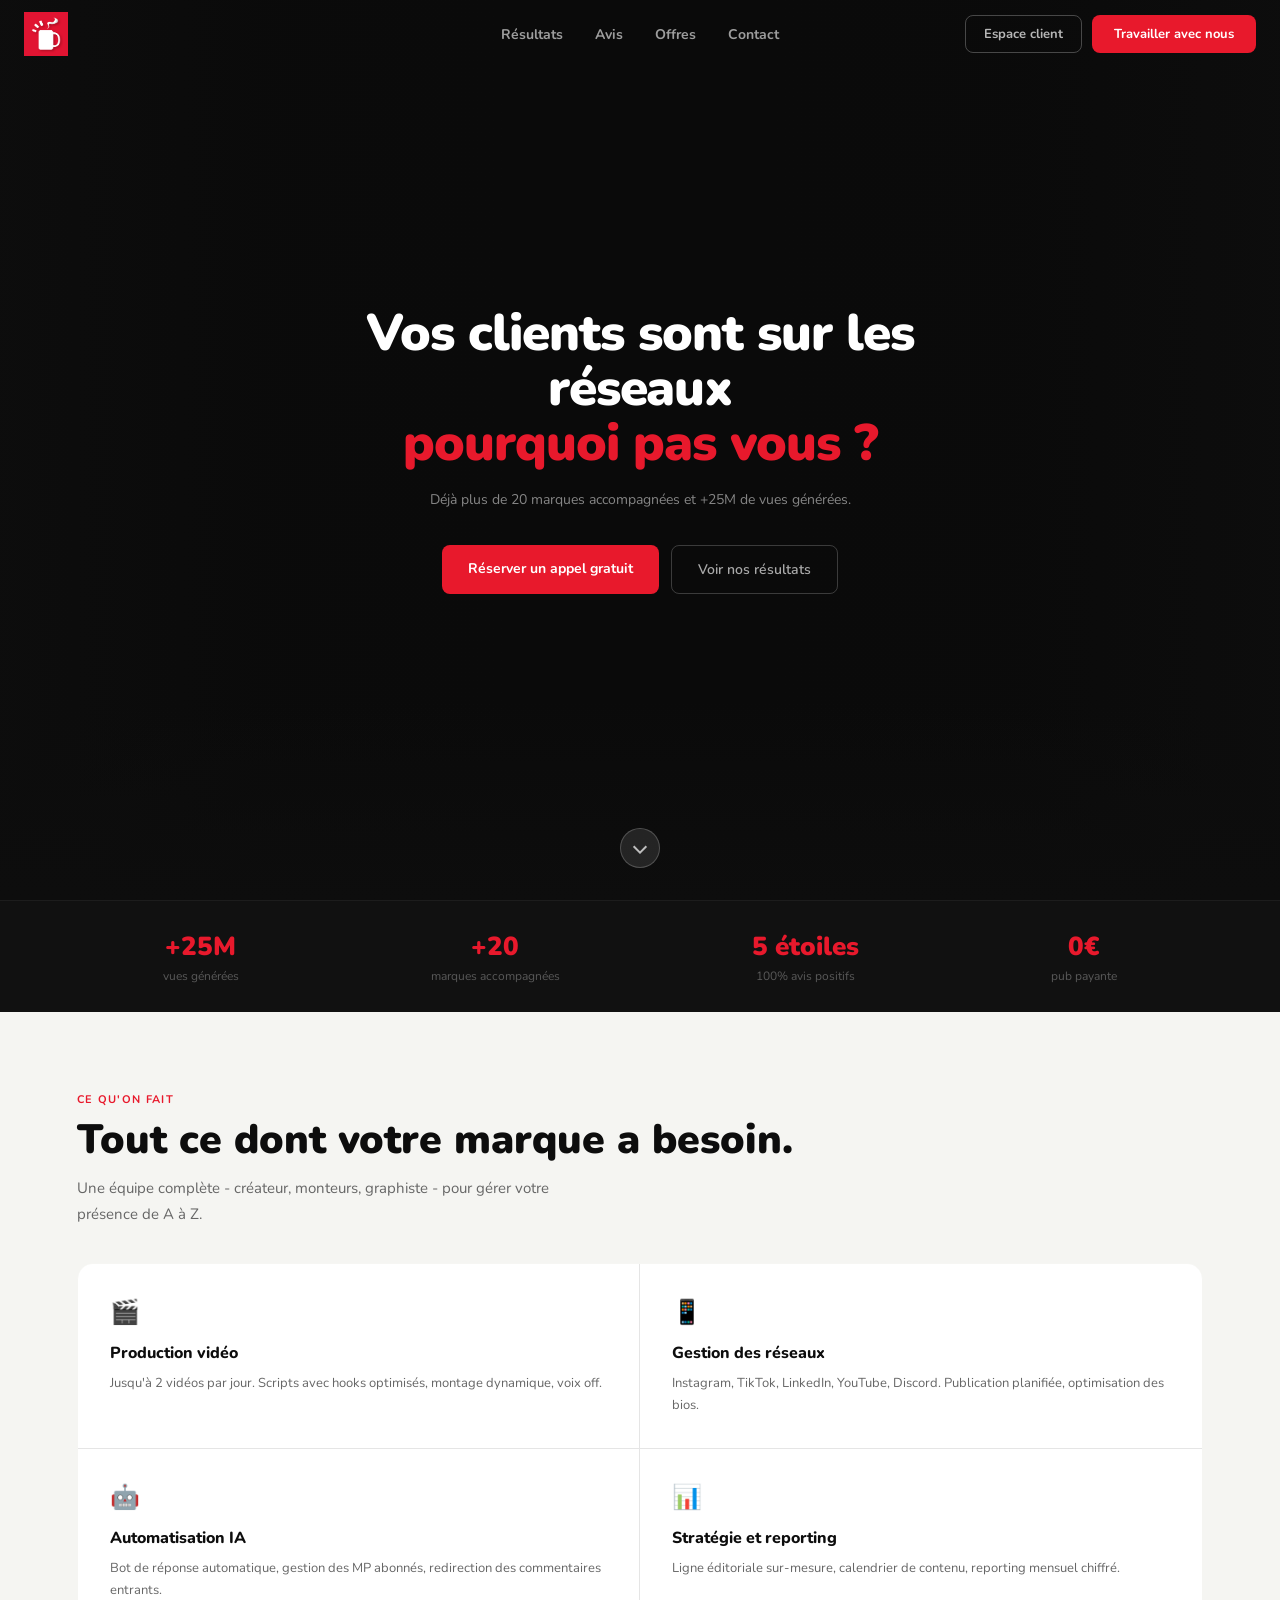
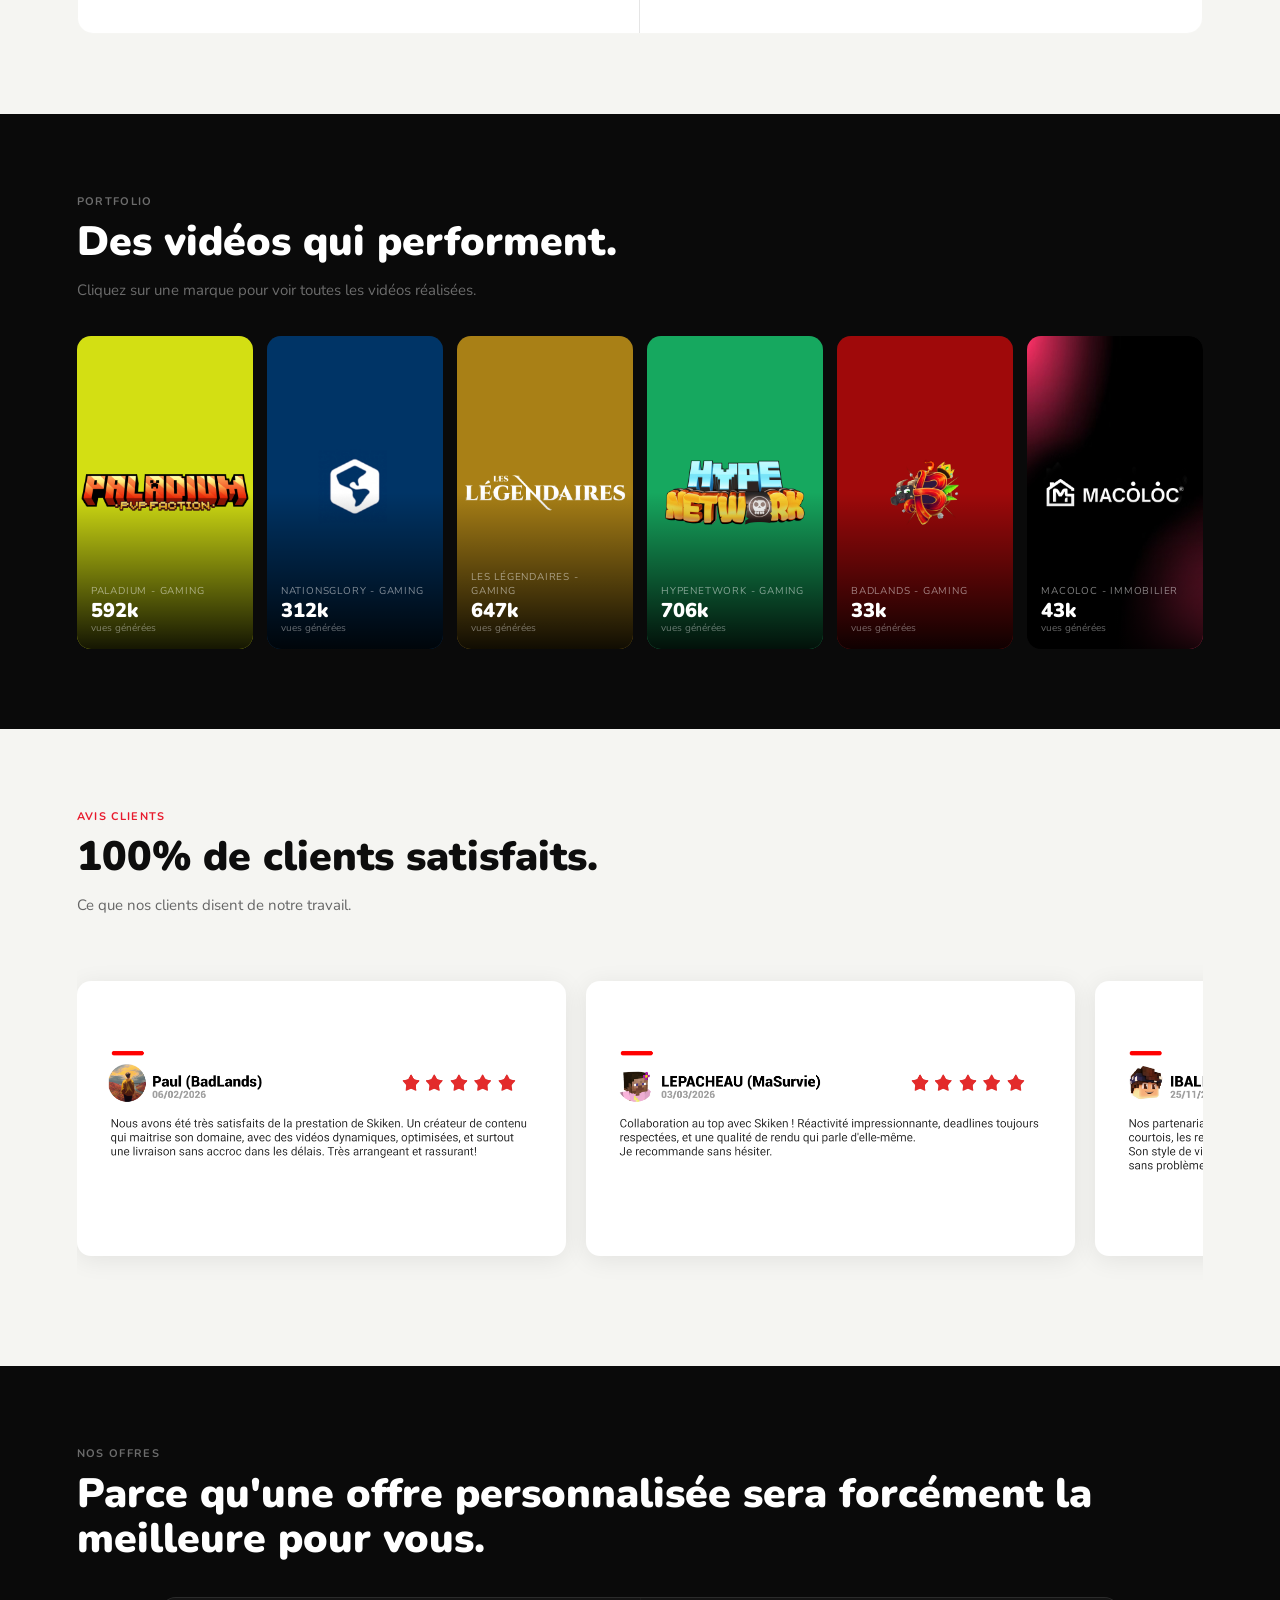
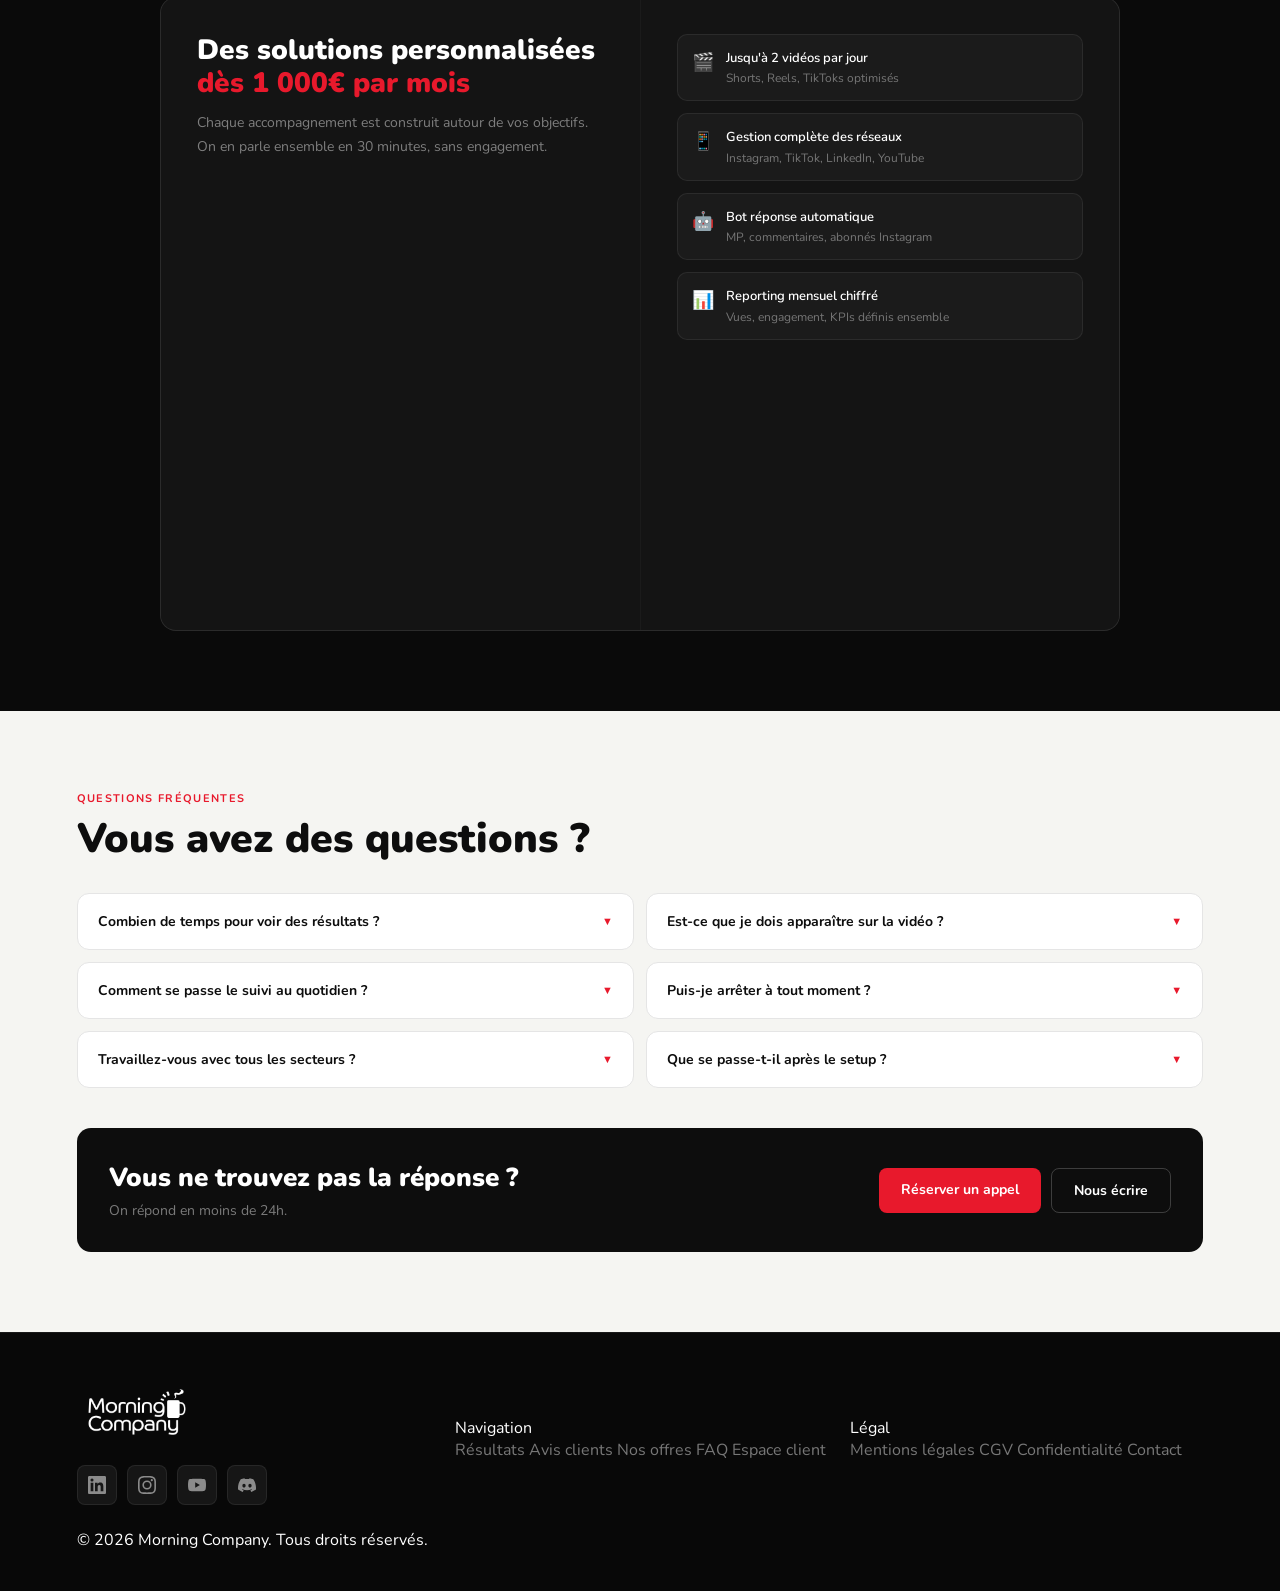
==== index.html @ da299df4 "feat: calendly embeded + navigation + legal terms" ====
<!DOCTYPE html>
<html lang="fr">
<head>
<meta charset="UTF-8">
<meta name="viewport" content="width=device-width, initial-scale=1.0">
<title>Morning Company : Agence UGC</title>
<meta name="description" content="Morning Company : Agence UGC">
<link rel="icon" type="image/png" href="images/morning/logo-tasse.png">
<link rel="preconnect" href="https://fonts.googleapis.com">
<link href="https://fonts.googleapis.com/css2?family=Nunito:wght@400;500;600;700;800;900&display=swap" rel="stylesheet">
<link rel="stylesheet" href="style.css">
</head>
<body>

<!-- NAV -->
<nav id="navbar">
  <a href="#" class="nav-logo">
    <img class="logo-desktop" src="images/morning/logo-tasse.png" alt="Morning Company">
    <img class="logo-mobile"  src="images/morning/logo-tasse.png" alt="Morning Company">
  </a>
  <div class="nav-links" id="navLinks">
    <a href="#resultats">Résultats</a>
    <a href="#avis-section">Avis</a>
    <a href="#offres">Offres</a>
    <a href="#contact">Contact</a>
  </div>
  <div class="nav-right">
    <a href="login.html" class="nav-btn-client">Espace client</a>
    <a href="https://calendly.com/contact-morningcompany/30min" target="_blank" class="nav-cta">Travailler avec nous</a>
    <button class="nav-burger" onclick="toggleNav()"><span></span><span></span><span></span></button>
  </div>
</nav>

<!-- HERO -->
<div class="hero">
  <div class="bg-carousel">
    <div class="bg-track" id="bgTrack1"></div>
    <div class="bg-track" id="bgTrack2"></div>
    <div class="bg-track" id="bgTrack3"></div>
  </div>
  <div class="hero-ov-dark"></div>
  <div class="hero-ov-sides"></div>
  <div class="hero-ov-bottom"></div>
  <div class="hero-content">
    <h1>Vos clients sont sur les réseaux<br><em>pourquoi pas vous ?</em></h1>
    <p class="hero-sub">Déjà plus de 20 marques accompagnées et +25M de vues générées.</p>
    <div class="hero-btns">
      <a href="https://calendly.com/contact-morningcompany/30min" target="_blank" class="btn-red">Réserver un appel gratuit</a>
      <a href="#resultats" class="btn-ghost">Voir nos résultats</a>
    </div>
  </div>
  <div class="scroll-hint" id="scrollHint">
    <div class="scroll-arrow-wrap"><div class="scroll-arrow"></div></div>
  </div>
</div>

<!-- STATS -->
<div class="stats-bar">
  <div class="stat"><div class="stat-n">+25M</div><div class="stat-l">vues générées</div></div>
  <div class="stat"><div class="stat-n">+20</div><div class="stat-l">marques accompagnées</div></div>
  <div class="stat"><div class="stat-n">5 étoiles</div><div class="stat-l">100% avis positifs</div></div>
  <div class="stat"><div class="stat-n">0€</div><div class="stat-l">pub payante</div></div>
</div>

<!-- SERVICES -->
<section class="section-gray" id="services">
  <div class="s-label s-label-dk">Ce qu'on fait</div>
  <h2 class="s-title s-title-dk">Tout ce dont votre marque a besoin.</h2>
  <p class="s-sub s-sub-dk" style="margin-bottom:36px">Une équipe complète - créateur, monteurs, graphiste - pour gérer votre présence de A à Z.</p>
  <div class="svc-grid">
    <div class="svc svc-light"><div class="svc-icon">🎬</div><div class="svc-name svc-name-dk">Production vidéo</div><div class="svc-desc svc-desc-dk">Jusqu'à 2 vidéos par jour. Scripts avec hooks optimisés, montage dynamique, voix off.</div></div>
    <div class="svc svc-light"><div class="svc-icon">📱</div><div class="svc-name svc-name-dk">Gestion des réseaux</div><div class="svc-desc svc-desc-dk">Instagram, TikTok, LinkedIn, YouTube, Discord. Publication planifiée, optimisation des bios.</div></div>
    <div class="svc svc-light"><div class="svc-icon">🤖</div><div class="svc-name svc-name-dk">Automatisation IA</div><div class="svc-desc svc-desc-dk">Bot de réponse automatique, gestion des MP abonnés, redirection des commentaires entrants.</div></div>
    <div class="svc svc-light"><div class="svc-icon">📊</div><div class="svc-name svc-name-dk">Stratégie et reporting</div><div class="svc-desc svc-desc-dk">Ligne éditoriale sur-mesure, calendrier de contenu, reporting mensuel chiffré.</div></div>
  </div>
</section>

<!-- PORTFOLIO -->
<section class="section-dark" id="resultats">
  <div class="s-label s-label-w">Portfolio</div>
  <h2 class="s-title s-title-w">Des vidéos qui performent.</h2>
  <p class="s-sub" style="margin-bottom:32px">Cliquez sur une marque pour voir toutes les vidéos réalisées.</p>
  <div class="port-grid">
    <div class="port-card" onclick="window.open('https://www.youtube.com/watch?v=IuIV3Cb0Mqs&list=PL3CdIvZmviUSHH9ybdQ5RD9KAFREJdEhq','_blank')">
      <img class="port-thumb" src="images/presse/cover_paladium.jpg" alt="Paladium" loading="eager" onerror="if(this.src.includes('.jpg')){this.src=this.src.replace('.jpg','.png')}else{this.style.display='none'}">
      <div class="port-card-cursor"><div class="port-card-cursor-circle">▶</div></div>
      <div class="port-overlay"><div class="port-client-name">Paladium - Gaming</div><div class="port-stat">592k</div><div class="port-label">vues générées</div></div>
    </div>
    <div class="port-card" onclick="window.open('https://www.youtube.com/watch?v=nqMRZmwl0QE&list=PL3CdIvZmviURuCTDnUMGKYgmgR4g9nV1Y','_blank')">
      <img class="port-thumb" src="images/presse/cover_nationsglory.jpg" alt="NationsGlory" loading="eager" onerror="if(this.src.includes('.jpg')){this.src=this.src.replace('.jpg','.png')}else{this.style.display='none'}">
      <div class="port-card-cursor"><div class="port-card-cursor-circle">▶</div></div>
      <div class="port-overlay"><div class="port-client-name">NationsGlory - Gaming</div><div class="port-stat">312k</div><div class="port-label">vues générées</div></div>
    </div>
    <div class="port-card" onclick="window.open('https://www.youtube.com/@tsumablox','_blank')">
      <img class="port-thumb" src="images/presse/cover_legendaires.jpg" alt="Les Légendaires" loading="eager" onerror="if(this.src.includes('.jpg')){this.src=this.src.replace('.jpg','.png')}else{this.style.display='none'}">
      <div class="port-card-cursor"><div class="port-card-cursor-circle">▶</div></div>
      <div class="port-overlay"><div class="port-client-name">Les Légendaires - Gaming</div><div class="port-stat">647k</div><div class="port-label">vues générées</div></div>
    </div>
    <div class="port-card" onclick="window.open('https://www.youtube.com/watch?v=eFtxpiRCwdw&list=PL3CdIvZmviUTRMnwNWKeMuS2lHwNVv850','_blank')">
      <img class="port-thumb" src="images/presse/cover_hypenetwork.jpg" alt="HypeNetwork" loading="eager" onerror="if(this.src.includes('.jpg')){this.src=this.src.replace('.jpg','.png')}else{this.style.display='none'}">
      <div class="port-card-cursor"><div class="port-card-cursor-circle">▶</div></div>
      <div class="port-overlay"><div class="port-client-name">HypeNetwork - Gaming</div><div class="port-stat">706k</div><div class="port-label">vues générées</div></div>
    </div>
    <div class="port-card" onclick="window.open('https://www.youtube.com/watch?v=eNBKplVTTgE&list=PL3CdIvZmviUQr-JhVwPgVXypGFdB-CYja','_blank')">
      <img class="port-thumb" src="images/presse/cover_badlands.jpg" alt="BadLands" loading="eager" onerror="if(this.src.includes('.jpg')){this.src=this.src.replace('.jpg','.png')}else{this.style.display='none'}">
      <div class="port-card-cursor"><div class="port-card-cursor-circle">▶</div></div>
      <div class="port-overlay"><div class="port-client-name">BadLands - Gaming</div><div class="port-stat">33k</div><div class="port-label">vues générées</div></div>
    </div>
    <div class="port-card" onclick="window.open('https://www.youtube.com/watch?v=rICJ7c6M8hc&list=PL3CdIvZmviUR1zTOG0r3VnYJJTfpMh7jV','_blank')">
      <img class="port-thumb" src="images/presse/cover_macoloc.jpg" alt="Macoloc" loading="eager" onerror="if(this.src.includes('.jpg')){this.src=this.src.replace('.jpg','.png')}else{this.style.display='none'}">
      <div class="port-card-cursor"><div class="port-card-cursor-circle">▶</div></div>
      <div class="port-overlay"><div class="port-client-name">Macoloc - Immobilier</div><div class="port-stat">43k</div><div class="port-label">vues générées</div></div>
    </div>
  </div>
</section>

<!-- AVIS -->
<section class="section-gray" id="avis-section">
  <div class="s-label s-label-dk">Avis clients</div>
  <h2 class="s-title s-title-dk">100% de clients satisfaits.</h2>
  <p class="s-sub s-sub-dk" style="margin-bottom:32px">Ce que nos clients disent de notre travail.</p>
  <div class="avis-wrap">
    <div class="avis-track">
      <img class="avis-img" src="images/avis/avis1.png" alt="Avis client" loading="lazy">
      <img class="avis-img" src="images/avis/avis2.png" alt="Avis client" loading="lazy">
      <img class="avis-img" src="images/avis/avis3.png" alt="Avis client" loading="lazy">
      <img class="avis-img" src="images/avis/avis4.png" alt="Avis client" loading="lazy">
      <img class="avis-img" src="images/avis/avis1.png" alt="Avis client" loading="lazy">
      <img class="avis-img" src="images/avis/avis2.png" alt="Avis client" loading="lazy">
      <img class="avis-img" src="images/avis/avis3.png" alt="Avis client" loading="lazy">
      <img class="avis-img" src="images/avis/avis4.png" alt="Avis client" loading="lazy">
    </div>
  </div>
</section>

<!-- OFFRES -->
<section class="section-dark" id="offres">
  <div class="s-label s-label-w">Nos offres</div>
  <h2 class="s-title s-title-w" style="max-width:1040px;margin-bottom:36px">Parce qu'une offre personnalisée sera forcément la meilleure pour vous.</h2>
  <div class="pricing-wrap">
    <div class="pricing-col pricing-col-left">
      <div class="pricing-headline">Des solutions personnalisées<br><em>dès 1 000€ par mois</em></div>
      <p class="pricing-tagline">Chaque accompagnement est construit autour de vos objectifs. On en parle ensemble en 30 minutes, sans engagement.</p>
      <!-- Calendly inline widget -->
      <div id="calendly-embed" style="min-width:280px;height:400px;margin-top:8px;border-radius:12px;overflow:hidden;"></div>
      <link href="https://assets.calendly.com/assets/external/widget.css" rel="stylesheet">
      <script src="https://assets.calendly.com/assets/external/widget.js" type="text/javascript"></script>
      <script>
        Calendly.initInlineWidget({
          url: 'https://calendly.com/contact-morningcompany/30min',
          parentElement: document.getElementById('calendly-embed'),
          prefill: {},
          utm: {}
        });
      </script>
    </div>
    <div class="pricing-col pricing-col-right">
      <div class="pricing-feat"><div class="pricing-feat-icon">🎬</div><div><div class="pricing-feat-text">Jusqu'à 2 vidéos par jour</div><div class="pricing-feat-sub">Shorts, Reels, TikToks optimisés</div></div></div>
      <div class="pricing-feat"><div class="pricing-feat-icon">📱</div><div><div class="pricing-feat-text">Gestion complète des réseaux</div><div class="pricing-feat-sub">Instagram, TikTok, LinkedIn, YouTube</div></div></div>
      <div class="pricing-feat"><div class="pricing-feat-icon">🤖</div><div><div class="pricing-feat-text">Bot réponse automatique</div><div class="pricing-feat-sub">MP, commentaires, abonnés Instagram</div></div></div>
      <div class="pricing-feat"><div class="pricing-feat-icon">📊</div><div><div class="pricing-feat-text">Reporting mensuel chiffré</div><div class="pricing-feat-sub">Vues, engagement, KPIs définis ensemble</div></div></div>
    </div>
  </div>
</section>

<!-- FAQ -->
<section class="section-gray faq-section" id="contact">
  <div class="s-label s-label-dk">Questions fréquentes</div>
  <h2 class="s-title s-title-dk" style="margin-bottom:32px">Vous avez des questions ?</h2>
  <div class="faq-grid">
    <div class="faq-col">
      <div class="faq-item" onclick="this.classList.toggle('open')">
        <div class="faq-q">Combien de temps pour voir des résultats ? <span class="faq-q-chevron">▼</span></div>
        <div class="faq-a">En général, les premiers résultats significatifs apparaissent en moins de 4 semaines. C'est pourquoi nous recommandons de démarrer sur au moins 3 mois pour profiter pleinement de l'effet composé que proposent les réseaux sociaux.</div>
      </div>
      <div class="faq-item" onclick="this.classList.toggle('open')">
        <div class="faq-q">Comment se passe le suivi au quotidien ? <span class="faq-q-chevron">▼</span></div>
        <div class="faq-a">Vous avez un espace Discord dédié et un espace client en ligne. On livre, vous validez, on publie.</div>
      </div>
      <div class="faq-item" onclick="this.classList.toggle('open')">
        <div class="faq-q">Travaillez-vous avec tous les secteurs ? <span class="faq-q-chevron">▼</span></div>
        <div class="faq-a">On travaille principalement avec le gaming, l'immobilier, la formation et la tech. Mais on s'adapte selon les projets.</div>
      </div>
    </div>
    <div class="faq-col">
      <div class="faq-item" onclick="this.classList.toggle('open')">
        <div class="faq-q">Est-ce que je dois apparaître sur la vidéo ? <span class="faq-q-chevron">▼</span></div>
        <div class="faq-a">Non ! Enfin, comme vous le souhaitez. Si vous voulez créer un lien fort avec votre audience, on peut le faire. Dans tous les cas, on se charge de tout : script, production, montage et publication.</div>
      </div>
      <div class="faq-item" onclick="this.classList.toggle('open')">
        <div class="faq-q">Puis-je arrêter à tout moment ? <span class="faq-q-chevron">▼</span></div>
        <div class="faq-a">Nos contrats sont mensuels sans engagement. Vous pouvez arrêter avec un préavis de 30 jours, sans frais.</div>
      </div>
      <div class="faq-item" onclick="this.classList.toggle('open')">
        <div class="faq-q">Que se passe-t-il après le setup ? <span class="faq-q-chevron">▼</span></div>
        <div class="faq-a">Après la mise en place (1 à 2 semaines), la production démarre immédiatement. Un reporting mensuel est envoyé en fin de mois.</div>
      </div>
    </div>
  </div>
  <div class="faq-contact">
    <div>
      <div class="faq-contact-text">Vous ne trouvez pas la réponse ?</div>
      <div class="faq-contact-sub">On répond en moins de 24h.</div>
    </div>
    <div class="faq-contact-actions">
      <a href="https://calendly.com/contact-morningcompany/30min" target="_blank" class="faq-btn-cal">Réserver un appel</a>
      <a href="mailto:contact@morningcompany.fr" class="faq-btn-mail">Nous écrire</a>
    </div>
  </div>
</section>

<!-- FOOTER -->
<footer>
  <div class="footer-col">
    <div class="footer-logo"><img src="images/morning/logo-complet.png" alt="Morning Company"></div>
    <div class="footer-socials" style="margin-top:12px">
      <a href="https://www.linkedin.com/company/morning-company" target="_blank" class="footer-social" title="LinkedIn">
        <svg width="18" height="18" viewBox="0 0 24 24" fill="currentColor"><path d="M20.447 20.452h-3.554v-5.569c0-1.328-.027-3.037-1.852-3.037-1.853 0-2.136 1.445-2.136 2.939v5.667H9.351V9h3.414v1.561h.046c.477-.9 1.637-1.85 3.37-1.85 3.601 0 4.267 2.37 4.267 5.455v6.286zM5.337 7.433a2.062 2.062 0 0 1-2.063-2.065 2.064 2.064 0 1 1 2.063 2.065zm1.782 13.019H3.555V9h3.564v11.452zM22.225 0H1.771C.792 0 0 .774 0 1.729v20.542C0 23.227.792 24 1.771 24h20.451C23.2 24 24 23.227 24 22.271V1.729C24 .774 23.2 0 22.222 0h.003z"/></svg>
      </a>
      <a href="https://www.instagram.com/morningcom_fr/" target="_blank" class="footer-social" title="Instagram">
        <svg width="18" height="18" viewBox="0 0 24 24" fill="currentColor"><path d="M12 2.163c3.204 0 3.584.012 4.85.07 3.252.148 4.771 1.691 4.919 4.919.058 1.265.069 1.645.069 4.849 0 3.205-.012 3.584-.069 4.849-.149 3.225-1.664 4.771-4.919 4.919-1.266.058-1.644.07-4.85.07-3.204 0-3.584-.012-4.849-.07-3.26-.149-4.771-1.699-4.919-4.92-.058-1.265-.07-1.644-.07-4.849 0-3.204.013-3.583.07-4.849.149-3.227 1.664-4.771 4.919-4.919 1.266-.057 1.645-.069 4.849-.069zM12 0C8.741 0 8.333.014 7.053.072 2.695.272.273 2.69.073 7.052.014 8.333 0 8.741 0 12c0 3.259.014 3.668.072 4.948.2 4.358 2.618 6.78 6.98 6.98C8.333 23.986 8.741 24 12 24c3.259 0 3.668-.014 4.948-.072 4.354-.2 6.782-2.618 6.979-6.98.059-1.28.073-1.689.073-4.948 0-3.259-.014-3.667-.072-4.947-.196-4.354-2.617-6.78-6.979-6.98C15.668.014 15.259 0 12 0zm0 5.838a6.162 6.162 0 1 0 0 12.324 6.162 6.162 0 0 0 0-12.324zM12 16a4 4 0 1 1 0-8 4 4 0 0 1 0 8zm6.406-11.845a1.44 1.44 0 1 0 0 2.881 1.44 1.44 0 0 0 0-2.881z"/></svg>
      </a>
      <a href="https://www.youtube.com/@morningcom_fr" target="_blank" class="footer-social" title="YouTube">
        <svg width="18" height="18" viewBox="0 0 24 24" fill="currentColor"><path d="M23.495 6.205a3.007 3.007 0 0 0-2.088-2.088c-1.87-.501-9.396-.501-9.396-.501s-7.507-.01-9.396.501A3.007 3.007 0 0 0 .527 6.205a31.247 31.247 0 0 0-.522 5.805 31.247 31.247 0 0 0 .522 5.783 3.007 3.007 0 0 0 2.088 2.088c1.868.502 9.396.502 9.396.502s7.506 0 9.396-.502a3.007 3.007 0 0 0 2.088-2.088 31.247 31.247 0 0 0 .5-5.783 31.247 31.247 0 0 0-.5-5.805zM9.609 15.601V8.408l6.264 3.602z"/></svg>
      </a>
      <a href="https://morningcompany.fr/discord" target="_blank" class="footer-social" title="Discord">
        <svg width="18" height="18" viewBox="0 0 24 24" fill="currentColor"><path d="M20.317 4.37a19.791 19.791 0 0 0-4.885-1.515.074.074 0 0 0-.079.037c-.21.375-.444.864-.608 1.25a18.27 18.27 0 0 0-5.487 0 12.64 12.64 0 0 0-.617-1.25.077.077 0 0 0-.079-.037A19.736 19.736 0 0 0 3.677 4.37a.07.07 0 0 0-.032.027C.533 9.046-.32 13.58.099 18.057.099 18.1.12 18.14.143 18.166a19.9 19.9 0 0 0 5.993 3.03.078.078 0 0 0 .084-.028 14.09 14.09 0 0 0 1.226-1.994.076.076 0 0 0-.041-.106 13.107 13.107 0 0 1-1.872-.892.077.077 0 0 1-.008-.128 10.2 10.2 0 0 0 .372-.292.074.074 0 0 1 .077-.01c3.928 1.793 8.18 1.793 12.062 0a.074.074 0 0 1 .078.01c.12.098.246.198.373.292a.077.077 0 0 1-.006.127 12.299 12.299 0 0 1-1.873.892.077.077 0 0 0-.041.107c.36.698.772 1.362 1.225 1.993a.076.076 0 0 0 .084.028 19.839 19.839 0 0 0 6.002-3.03.077.077 0 0 0 .032-.054c.5-5.177-.838-9.674-3.549-13.66a.061.061 0 0 0-.031-.03zM8.02 15.33c-1.183 0-2.157-1.085-2.157-2.419 0-1.333.956-2.419 2.157-2.419 1.21 0 2.176 1.096 2.157 2.42 0 1.333-.956 2.418-2.157 2.418zm7.975 0c-1.183 0-2.157-1.085-2.157-2.419 0-1.333.955-2.419 2.157-2.419 1.21 0 2.176 1.096 2.157 2.42 0 1.333-.946 2.418-2.157 2.418z"/></svg>
      </a>
    </div>
  </div>
  <div class="footer-col">
    <div class="footer-col-title">Navigation</div>
    <a href="#resultats">Résultats</a>
    <a href="#avis-section">Avis clients</a>
    <a href="#offres">Nos offres</a>
    <a href="#contact">FAQ</a>
    <a href="login.html">Espace client</a>
  </div>
  <div class="footer-col">
    <div class="footer-col-title">Légal</div>
    <a href="mentions-legales.html">Mentions légales</a>
    <a href="cgv.html">CGV</a>
    <a href="confidentialite.html">Confidentialité</a>
    <a href="mailto:contact@morningcompany.fr">Contact</a>
  </div>
  <div class="footer-bottom">
    <span>© 2026 Morning Company. Tous droits réservés.</span>
  </div>
</footer>

<script src="functions.js"></script>
</body>
</html>
---- style.css ----
@import url('https://fonts.googleapis.com/css2?family=Nunito:wght@400;500;600;700;800;900&display=swap');

:root {
  --red: #E8192C;
  --dark: #0D0D0D;
  --panel: #141414;
  --white: #fff;
  --gray: #F5F5F2;
  --border: rgba(255,255,255,0.07);
  --font: 'Nunito', sans-serif;
}
* { box-sizing: border-box; margin: 0; padding: 0; }
html { scroll-behavior: smooth; }
body { font-family: var(--font); background: var(--dark); color: var(--white); overflow-x: hidden; }

/* ── NAV : grid 3 colonnes pour centrage parfait ── */
nav {
  position: fixed; top: 0; left: 0; right: 0; z-index: 200;
  height: 68px; padding: 0 24px;
  display: flex;
  align-items: center;
  justify-content: space-between;
  transition: background .3s;
}
nav.scrolled { background: rgba(13,13,13,0.97); backdrop-filter: blur(14px); border-bottom: 1px solid var(--border); }
.nav-logo { text-decoration: none; display: flex; align-items: center; }
.logo-desktop { height: 44px; width: auto; display: block; object-fit: contain; }
.logo-mobile  { height: 44px; width: auto; display: none;  object-fit: contain; }
.nav-links {
  display: flex; gap: 32px;
  position: absolute; left: 50%; transform: translateX(-50%);
}
.nav-links a { font-size: 14px; font-weight: 700; color: rgba(255,255,255,.6); text-decoration: none; transition: color .2s; white-space: nowrap; }
.nav-links a:hover { color: var(--white); }
.nav-right { display: flex; align-items: center; gap: 10px; }
.nav-btn-client { font-size: 13px; font-weight: 700; color: rgba(255,255,255,.7); border: 1px solid rgba(255,255,255,.25); padding: 9px 18px; border-radius: 8px; text-decoration: none; transition: all .2s; white-space: nowrap; }
.nav-btn-client:hover { border-color: rgba(255,255,255,.6); color: var(--white); }
.nav-cta { font-size: 13px; font-weight: 700; background: var(--red); color: var(--white); padding: 10px 22px; border-radius: 8px; text-decoration: none; transition: opacity .2s; white-space: nowrap; }
.nav-cta:hover { opacity: .85; }
.nav-burger { display: none; flex-direction: column; gap: 5px; cursor: pointer; background: none; border: none; padding: 4px; }
.nav-burger span { width: 24px; height: 2px; background: var(--white); border-radius: 2px; display: block; }

/* ── HERO ── */
.hero {
  position: relative;
  width: 100vw;
  height: 100vh;
  display: flex; align-items: center; justify-content: center;
  text-align: center; overflow: hidden;
  margin: 0;
  padding: 0;
}

/* BG CAROUSEL - 3 lignes de vidéos */
.bg-carousel {
  position: absolute; inset: 0;
  overflow: hidden; z-index: 0;
  display: flex;
  flex-direction: column;
  gap: 8px;
  padding: 8px 0;
}
.bg-track {
  display: flex;
  flex-shrink: 0;
  gap: 8px;
  width: max-content;
  height: calc((100% - 24px) / 3);
}
.bg-track:nth-child(1) { animation: scrollBg1 50s linear infinite; }
.bg-track:nth-child(2) { animation: scrollBg2 65s linear infinite; }
.bg-track:nth-child(3) { animation: scrollBg3 55s linear infinite; }
@keyframes scrollBg1 { 0%{transform:translateX(0)} 100%{transform:translateX(-50%)} }
@keyframes scrollBg2 { 0%{transform:translateX(-50%)} 100%{transform:translateX(0)} }
@keyframes scrollBg3 { 0%{transform:translateX(0)} 100%{transform:translateX(-50%)} }
.bg-track video {
  height: 100%;
  width: auto;
  aspect-ratio: 9 / 16;
  object-fit: cover;
  flex-shrink: 0;
  filter: brightness(0.55);
  border-radius: 10px;
}
.bg-carousel::after {
  content: "";
  position: absolute; inset: 0;
  background: radial-gradient(circle at center, rgba(13,13,13,0.2) 20%, rgba(13,13,13,0.88) 80%);
}

/* Overlays */
.hero-ov-dark   { position: absolute; inset: 0; background: rgba(0,0,0,.25); z-index: 2; }
.hero-ov-sides  { position: absolute; inset: 0; z-index: 2; background: linear-gradient(to right, rgba(13,13,13,.9) 0%, rgba(13,13,13,.1) 20%, transparent 40%, transparent 60%, rgba(13,13,13,.1) 80%, rgba(13,13,13,.9) 100%); }
.hero-ov-bottom { position: absolute; bottom: 0; left: 0; right: 0; height: 200px; z-index: 2; background: linear-gradient(to bottom, transparent, var(--dark)); }

/* Contenu hero */
.hero-content { position: relative; z-index: 10; padding: 0 5%; max-width: 860px; }
.hero h1 { font-weight: 900; font-size: clamp(32px, 4vw, 58px); line-height: 1.08; letter-spacing: -.02em; color: var(--white); margin-bottom: 18px; max-width: 560px; margin-left: auto; margin-right: auto; }
.hero h1 em { color: var(--red); font-style: normal; display: block; }
.hero-sub { font-size: clamp(12px, 1.1vw, 14px); color: rgba(255,255,255,.5); line-height: 1.4; max-width: 600px; margin: 0 auto 36px; white-space: nowrap; overflow: hidden; text-overflow: ellipsis; }
.hero-btns { display: flex; gap: 12px; justify-content: center; flex-wrap: wrap; }
.btn-red { font-size: 14px; font-weight: 700; background: var(--red); color: var(--white); padding: 14px 26px; border-radius: 8px; text-decoration: none; transition: opacity .2s; }
.btn-red:hover { opacity: .85; }
.btn-ghost { font-size: 14px; font-weight: 600; color: rgba(255,255,255,.65); border: 1px solid rgba(255,255,255,.2); padding: 14px 26px; border-radius: 8px; text-decoration: none; transition: all .2s; }
.btn-ghost:hover { border-color: rgba(255,255,255,.5); color: var(--white); }

/* Scroll hint */
.scroll-hint { position: absolute; bottom: 32px; left: 50%; transform: translateX(-50%); z-index: 10; transition: opacity .5s; }
.scroll-hint.hidden { opacity: 0; pointer-events: none; }
.scroll-arrow-wrap { width: 40px; height: 40px; border-radius: 50%; background: rgba(255,255,255,.1); border: 1px solid rgba(255,255,255,.2); display: flex; align-items: center; justify-content: center; animation: bounce 2s infinite; }
.scroll-arrow { width: 10px; height: 10px; border-right: 2px solid rgba(255,255,255,.7); border-bottom: 2px solid rgba(255,255,255,.7); transform: rotate(45deg); margin-top: -3px; }
@keyframes bounce { 0%,100%{transform:translateY(0)} 50%{transform:translateY(4px)} }
@keyframes fadeUp { from{opacity:0;transform:translateY(20px)} to{opacity:1;transform:translateY(0)} }

/* ── STATS ── */
.stats-bar { background: #111; border-top: 1px solid rgba(255,255,255,.05); padding: 28px 6%; display: flex; justify-content: space-around; flex-wrap: wrap; gap: 20px; }
.stat { text-align: center; }
.stat-n { font-weight: 900; font-size: 26px; color: var(--red); }
.stat-l { font-size: 12px; color: rgba(255,255,255,.3); margin-top: 4px; }

/* ── SECTIONS ── */
section { padding: 80px 6%; }
.section-dark { background: #0a0a0a; }
.section-gray { background: var(--gray); }
.s-label { font-size: 11px; font-weight: 700; text-transform: uppercase; letter-spacing: .12em; color: var(--red); margin-bottom: 10px; }
.s-label-w { color: rgba(255,255,255,.4); }
.s-label-dk { color: var(--red); }
.s-title { font-weight: 900; font-size: clamp(24px, 3.2vw, 46px); line-height: 1.1; margin-bottom: 14px; }
.s-title-w { color: var(--white); }
.s-title-dk { color: var(--dark); }
.s-sub { font-size: 15px; color: rgba(255,255,255,.4); line-height: 1.7; max-width: 520px; margin-bottom: 44px; }
.s-sub-dk { color: #666; }

/* ── SERVICES ── */
.svc-grid { display: grid; grid-template-columns: 1fr 1fr; gap: 0; border: 1px solid var(--border); border-radius: 16px; overflow: hidden; }
.svc { padding: 32px; border-right: 1px solid var(--border); border-bottom: 1px solid var(--border); transition: background .2s; }
.svc:hover { background: rgba(255,255,255,.03); }
.svc:nth-child(2n) { border-right: none; }
.svc:nth-child(3), .svc:nth-child(4) { border-bottom: none; }
.svc-icon { font-size: 24px; margin-bottom: 14px; }
.svc-name { font-size: 16px; font-weight: 800; color: var(--white); margin-bottom: 8px; }
.svc-desc { font-size: 13px; color: rgba(255,255,255,.4); line-height: 1.7; }

/* ── PORTFOLIO ── */
.port-grid { display: grid; grid-template-columns: repeat(auto-fill, minmax(170px, 1fr)); gap: 14px; }
.port-card { aspect-ratio: 9/16; border-radius: 14px; overflow: hidden; position: relative; cursor: pointer; background: #1a1a1a; transition: transform .25s, box-shadow .25s; }
.port-card:hover { transform: scale(1.03); box-shadow: 0 12px 40px rgba(0,0,0,.5); }
.port-thumb { position: absolute; inset: 0; width: 100%; height: 100%; object-fit: cover; object-position: center center; display: block; background: #1a1a1a; }
.port-bg-fallback { position: absolute; inset: 0; }
.port-overlay { position: absolute; inset: 0; z-index: 2; background: linear-gradient(to top, rgba(0,0,0,.9) 0%, transparent 50%); display: flex; flex-direction: column; justify-content: flex-end; padding: 14px; pointer-events: none; }
.port-client-name { font-size: 10px; color: rgba(255,255,255,.5); text-transform: uppercase; letter-spacing: .08em; margin-bottom: 3px; }
.port-stat { font-weight: 900; font-size: 20px; color: var(--white); line-height: 1; }
.port-label { font-size: 10px; color: rgba(255,255,255,.4); }
.port-card-cursor { position: absolute; inset: 0; z-index: 3; display: flex; align-items: center; justify-content: center; opacity: 0; transition: opacity .2s; pointer-events: none; }
.port-card-cursor-circle { width: 64px; height: 64px; border-radius: 50%; background: rgba(232,25,44,.9); display: flex; align-items: center; justify-content: center; font-size: 11px; font-weight: 800; color: var(--white); text-transform: uppercase; }
.port-card:hover .port-card-cursor { opacity: 1; }

/* ── POPUP ── */
.popup { position: fixed; inset: 0; z-index: 500; background: rgba(0,0,0,.93); backdrop-filter: blur(10px); display: none; flex-direction: column; }
.popup.open { display: flex; animation: fadeIn .2s ease; }
@keyframes fadeIn { from{opacity:0} to{opacity:1} }
.popup-hd { display: flex; align-items: center; justify-content: space-between; padding: 20px 5%; border-bottom: 1px solid var(--border); flex-shrink: 0; }
.popup-name { font-weight: 900; font-size: 22px; color: var(--white); }
.popup-meta { font-size: 13px; color: rgba(255,255,255,.4); margin-top: 3px; }
.popup-close { width: 40px; height: 40px; border-radius: 50%; background: rgba(255,255,255,.08); border: none; cursor: pointer; color: var(--white); font-size: 18px; display: flex; align-items: center; justify-content: center; transition: background .2s; }
.popup-close:hover { background: rgba(232,25,44,.6); }
.popup-body { flex: 1; overflow-y: auto; padding: 28px 5%; }
.popup-stats { display: flex; gap: 14px; flex-wrap: wrap; margin-bottom: 28px; }
.popup-stat { background: rgba(255,255,255,.05); border: 1px solid var(--border); border-radius: 10px; padding: 14px 20px; }
.popup-stat-n { font-weight: 900; font-size: 22px; color: var(--red); }
.popup-stat-l { font-size: 11px; color: rgba(255,255,255,.4); margin-top: 3px; }
.popup-vids-title { font-size: 12px; font-weight: 700; color: rgba(255,255,255,.4); text-transform: uppercase; letter-spacing: .1em; margin-bottom: 16px; }
.popup-vids-grid { display: grid; grid-template-columns: repeat(auto-fill, minmax(160px, 1fr)); gap: 12px; }
.popup-vid-card { aspect-ratio: 9/16; border-radius: 12px; overflow: hidden; position: relative; background: #1a1a1a; cursor: pointer; transition: transform .2s; }
.popup-vid-card:hover { transform: scale(1.03); }
.popup-vid-thumb { position: absolute; inset: 0; width: 100%; height: 100%; object-fit: cover; display: block; }
.popup-vid-card-ov { position: absolute; inset: 0; background: linear-gradient(to top, rgba(0,0,0,.7) 0%, transparent 50%); pointer-events: none; }
.popup-vid-play { position: absolute; top: 50%; left: 50%; transform: translate(-50%,-50%); width: 48px; height: 48px; border-radius: 50%; background: rgba(232,25,44,.9); display: flex; align-items: center; justify-content: center; opacity: 0; transition: opacity .2s; pointer-events: none; }
.popup-vid-play::after { content: ''; border-left: 16px solid #fff; border-top: 10px solid transparent; border-bottom: 10px solid transparent; margin-left: 3px; }
.popup-vid-card:hover .popup-vid-play { opacity: 1; }
.popup-vid-iframe { position: absolute; inset: 0; width: 100%; height: 100%; border: none; display: none; }
.popup-vid-card.playing .popup-vid-iframe { display: block; }
.popup-vid-card.playing .popup-vid-thumb, .popup-vid-card.playing .popup-vid-card-ov, .popup-vid-card.playing .popup-vid-play { display: none; }
.popup-loading { grid-column: 1/-1; text-align: center; padding: 40px; color: rgba(255,255,255,.4); font-size: 14px; }
.popup-no-vids { grid-column: 1/-1; border-radius: 12px; padding: 48px; text-align: center; background: rgba(255,255,255,.04); border: 1px dashed rgba(255,255,255,.1); }
.popup-no-vids p { font-size: 14px; color: rgba(255,255,255,.4); }

/* ── AVIS ── */
.avis-wrap { overflow: hidden; padding: 20px 0; }
.avis-track { display: flex; gap: 20px; width: max-content; animation: scrollAvis 40s linear infinite; align-items: center; padding: 10px 0; }
.avis-track:hover { animation-play-state: paused; }
@keyframes scrollAvis { 0%{transform:translateX(0)} 100%{transform:translateX(-50%)} }
.avis-img { flex-shrink: 0; height: 275px; width: auto; border-radius: 14px; object-fit: contain; background: var(--white); box-shadow: 0 4px 24px rgba(0,0,0,.08); cursor: pointer; transition: transform .3s ease, box-shadow .3s ease; }
.avis-img:hover { transform: scale(1.06); box-shadow: 0 12px 40px rgba(0,0,0,.18); }

/* ── OFFRES ── */
.pricing-wrap { display: grid; grid-template-columns: 1fr 1fr; gap: 1px; background: var(--border); border: 1px solid var(--border); border-radius: 16px; overflow: hidden; max-width: 960px; margin: 0 auto; }
.pricing-col { background: var(--panel); padding: 36px; }
.pricing-col-left { display: flex; flex-direction: column; justify-content: flex-start; }
.pricing-headline { font-weight: 900; font-size: clamp(18px, 2.5vw, 28px); color: var(--white); margin-bottom: 10px; line-height: 1.2; }
.pricing-headline em { color: var(--red); font-style: normal; }
.pricing-tagline { font-size: 14px; color: rgba(255,255,255,.45); line-height: 1.7; margin-bottom: 28px; }
.pricing-cta { display: inline-flex; align-items: center; gap: 8px; background: var(--red); color: var(--white); font-weight: 700; font-size: 14px; padding: 14px 24px; border-radius: 9px; text-decoration: none; transition: opacity .2s; width: fit-content; }
.pricing-cta:hover { opacity: .85; }
.pricing-col-right { display: flex; flex-direction: column; gap: 12px; }
.pricing-feat { display: flex; align-items: flex-start; gap: 12px; padding: 14px; background: rgba(255,255,255,.03); border: 1px solid var(--border); border-radius: 10px; transition: border-color .2s; }
.pricing-feat:hover { border-color: rgba(232,25,44,.25); }
.pricing-feat-icon { font-size: 18px; flex-shrink: 0; margin-top: 1px; }
.pricing-feat-text { font-size: 13px; font-weight: 600; color: var(--white); line-height: 1.5; }
.pricing-feat-sub { font-size: 12px; color: rgba(255,255,255,.4); margin-top: 2px; }

/* ── FAQ ── */
.faq-section { background: var(--gray); }
.faq-section .s-title { color: var(--dark); }
.faq-section .s-label { color: var(--red); }
.faq-grid {
  display: grid;
  grid-template-columns: 1fr 1fr;
  gap: 12px;
  margin-bottom: 40px;
}
.faq-col {
  display: flex;
  flex-direction: column;
  gap: 12px;
}
.faq-item {
  background: var(--white);
  border: 1px solid #e5e5e5;
  border-radius: 12px;
  overflow: hidden;
  cursor: pointer;
  transition: border-color .2s;
}
.faq-item:hover { border-color: #ccc; }
.faq-item.open { border-color: var(--red); }
.faq-q {
  font-weight: 700; font-size: 14px; color: var(--dark);
  display: flex; justify-content: space-between; align-items: center;
  gap: 8px; padding: 18px 20px;
}
.faq-q-chevron {
  flex-shrink: 0; color: var(--red); font-size: 11px;
  transition: transform .25s; display: inline-block;
}
.faq-item.open .faq-q-chevron { transform: rotate(180deg); }
.faq-a {
  font-size: 13px; color: #666; line-height: 1.7;
  max-height: 0; overflow: hidden;
  padding: 0 20px;
  transition: max-height .3s ease, padding .3s ease;
}
.faq-item.open .faq-a {
  max-height: 300px;
  padding: 0 20px 18px;
}
.faq-contact { background: var(--dark); border-radius: 14px; padding: 32px; display: flex; align-items: center; justify-content: space-between; flex-wrap: wrap; gap: 20px; }
.faq-contact-text { font-weight: 900; font-size: clamp(18px,2.5vw,26px); color: var(--white); margin-bottom: 6px; }
.faq-contact-sub { font-size: 14px; color: rgba(255,255,255,.45); }
.faq-contact-actions { display: flex; gap: 10px; flex-wrap: wrap; }
.faq-btn-cal { font-size: 14px; font-weight: 700; background: var(--red); color: var(--white); padding: 12px 22px; border-radius: 8px; text-decoration: none; transition: opacity .2s; }
.faq-btn-cal:hover { opacity: .85; }
.faq-btn-mail { font-size: 14px; font-weight: 700; background: transparent; color: var(--white); border: 1px solid rgba(255,255,255,.2); padding: 12px 22px; border-radius: 8px; text-decoration: none; transition: all .2s; }
.faq-btn-mail:hover { border-color: rgba(255,255,255,.5); }

/* ── FOOTER ── */
footer { background: #080808; padding: 40px 6%; display: grid; grid-template-columns: 1fr auto 1fr; align-items: center; gap: 24px; border-top: 1px solid var(--border); }
.footer-logo img { height: 80px; width: auto; object-fit: contain; display: block; }
.footer-sub { font-size: 11px; color: rgba(255,255,255,.22); margin-top: 6px; line-height: 1.6; }
.footer-links { display: flex; gap: 18px; flex-wrap: wrap; align-items: center; }
.footer-links a { font-size: 12px; color: rgba(255,255,255,.3); text-decoration: none; transition: color .2s; }
.footer-links a:hover { color: var(--white); }
.footer-socials { display: flex; gap: 10px; }
.footer-social { width: 40px; height: 40px; border-radius: 8px; background: rgba(255,255,255,.06); border: 1px solid var(--border); display: flex; align-items: center; justify-content: center; text-decoration: none; transition: background .25s, color .25s, border-color .25s, transform .2s; color: rgba(255,255,255,.5); }
.footer-social:hover { background: rgba(232,25,44,.15); border-color: rgba(232,25,44,.5); color: var(--white); transform: translateY(-2px); }

/* ── RESPONSIVE ── */
@media (max-width: 900px) {
  nav { grid-template-columns: auto 1fr auto; }
  .nav-links { display: none; }
  .nav-burger { display: flex; }
  .logo-desktop { display: none; }
  .logo-mobile { display: block; }
  .nav-links.open { display: flex !important; flex-direction: column; position: fixed; top: 68px; left: 0; right: 0; background: rgba(13,13,13,.98); padding: 24px 5% 32px; gap: 24px; border-bottom: 1px solid var(--border); z-index: 199; justify-content: flex-start; }
  .svc-grid { grid-template-columns: 1fr; }
  .svc:nth-child(2n) { border-right: 1px solid var(--border); }
  .svc:nth-child(3) { border-bottom: 1px solid var(--border); }
  .pricing-wrap { grid-template-columns: 1fr; }
  .faq-grid { grid-template-columns: 1fr; }
}
@media (max-width: 560px) {
  .hero h1 { font-size: clamp(28px, 8vw, 44px); }
  .nav-btn-client { display: none; }
  footer { grid-template-columns: 1fr 1fr; } .footer-col:first-child { grid-column: 1 / -1; } .footer-bottom { text-align: center; }
  
  .port-grid { grid-template-columns: repeat(auto-fill, minmax(130px, 1fr)); }
  .avis-img { height: 200px; }
}

.footer-discord {
  display: inline-flex; align-items: center; gap: 8px;
  background: #5865F2; color: #fff;
  font-family: var(--font); font-weight: 700; font-size: 13px;
  padding: 10px 18px; border-radius: 8px; margin-top: 6px;
  text-decoration: none; transition: opacity .2s, transform .2s;
  width: fit-content;
}
/* Optimisation connexion lente */
@media (prefers-reduced-motion: reduce) {
  .bg-track, .avis-track { animation-duration: 0.01ms !important; }
  * { transition-duration: 0.01ms !important; }
}
/* Image placeholder pendant chargement */
.port-thumb { background: #1a1a1a; }
.port-card[data-loaded="false"] .port-thumb { opacity: 0; }

/* Services sur section-gray - variante fond blanc */
.svc-light { background: var(--white) !important; border-color: #e5e5e5 !important; }
.svc-name-dk { color: var(--dark) !important; }
.svc-desc-dk { color: #666 !important; }

/* Footer - forcer blanc sur tous les liens */
footer a { color: rgba(255,255,255,.45); text-decoration: none; }
footer a:visited { color: rgba(255,255,255,.45); }
footer a:hover { color: var(--white); }
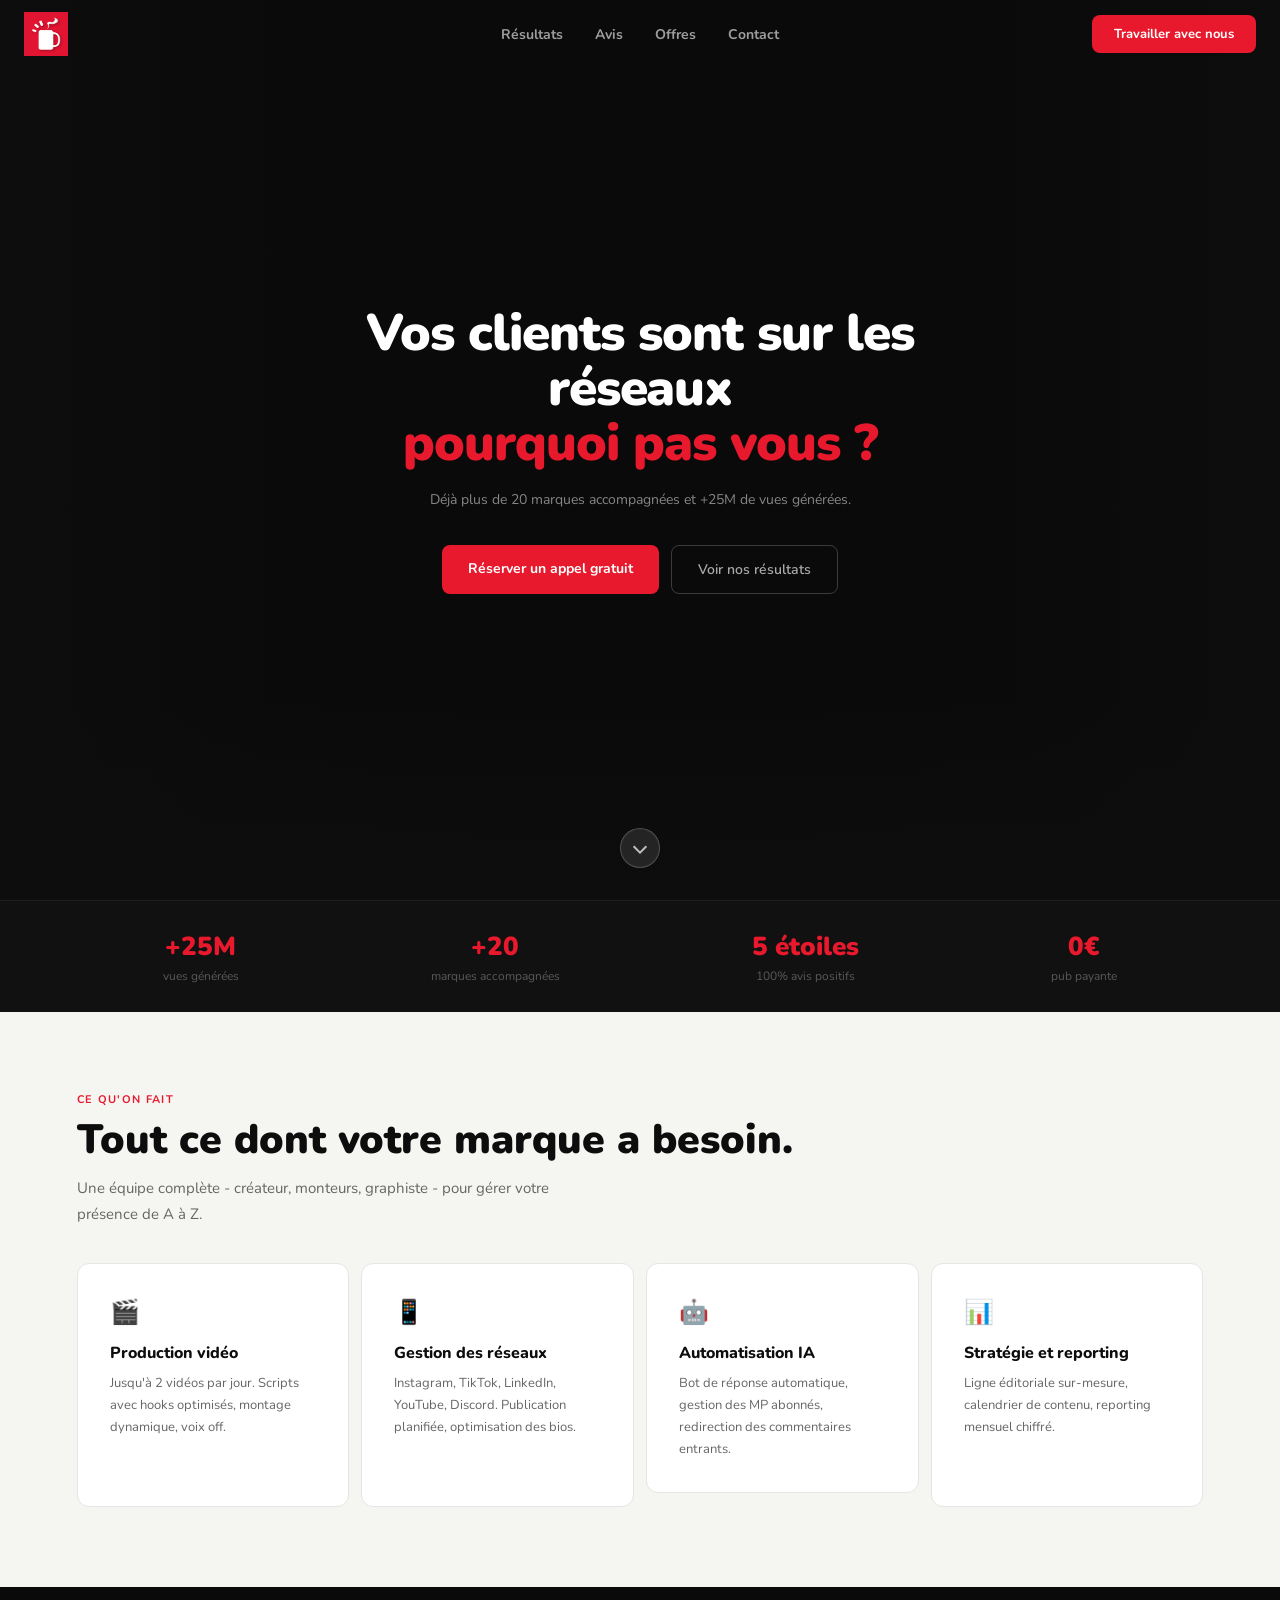
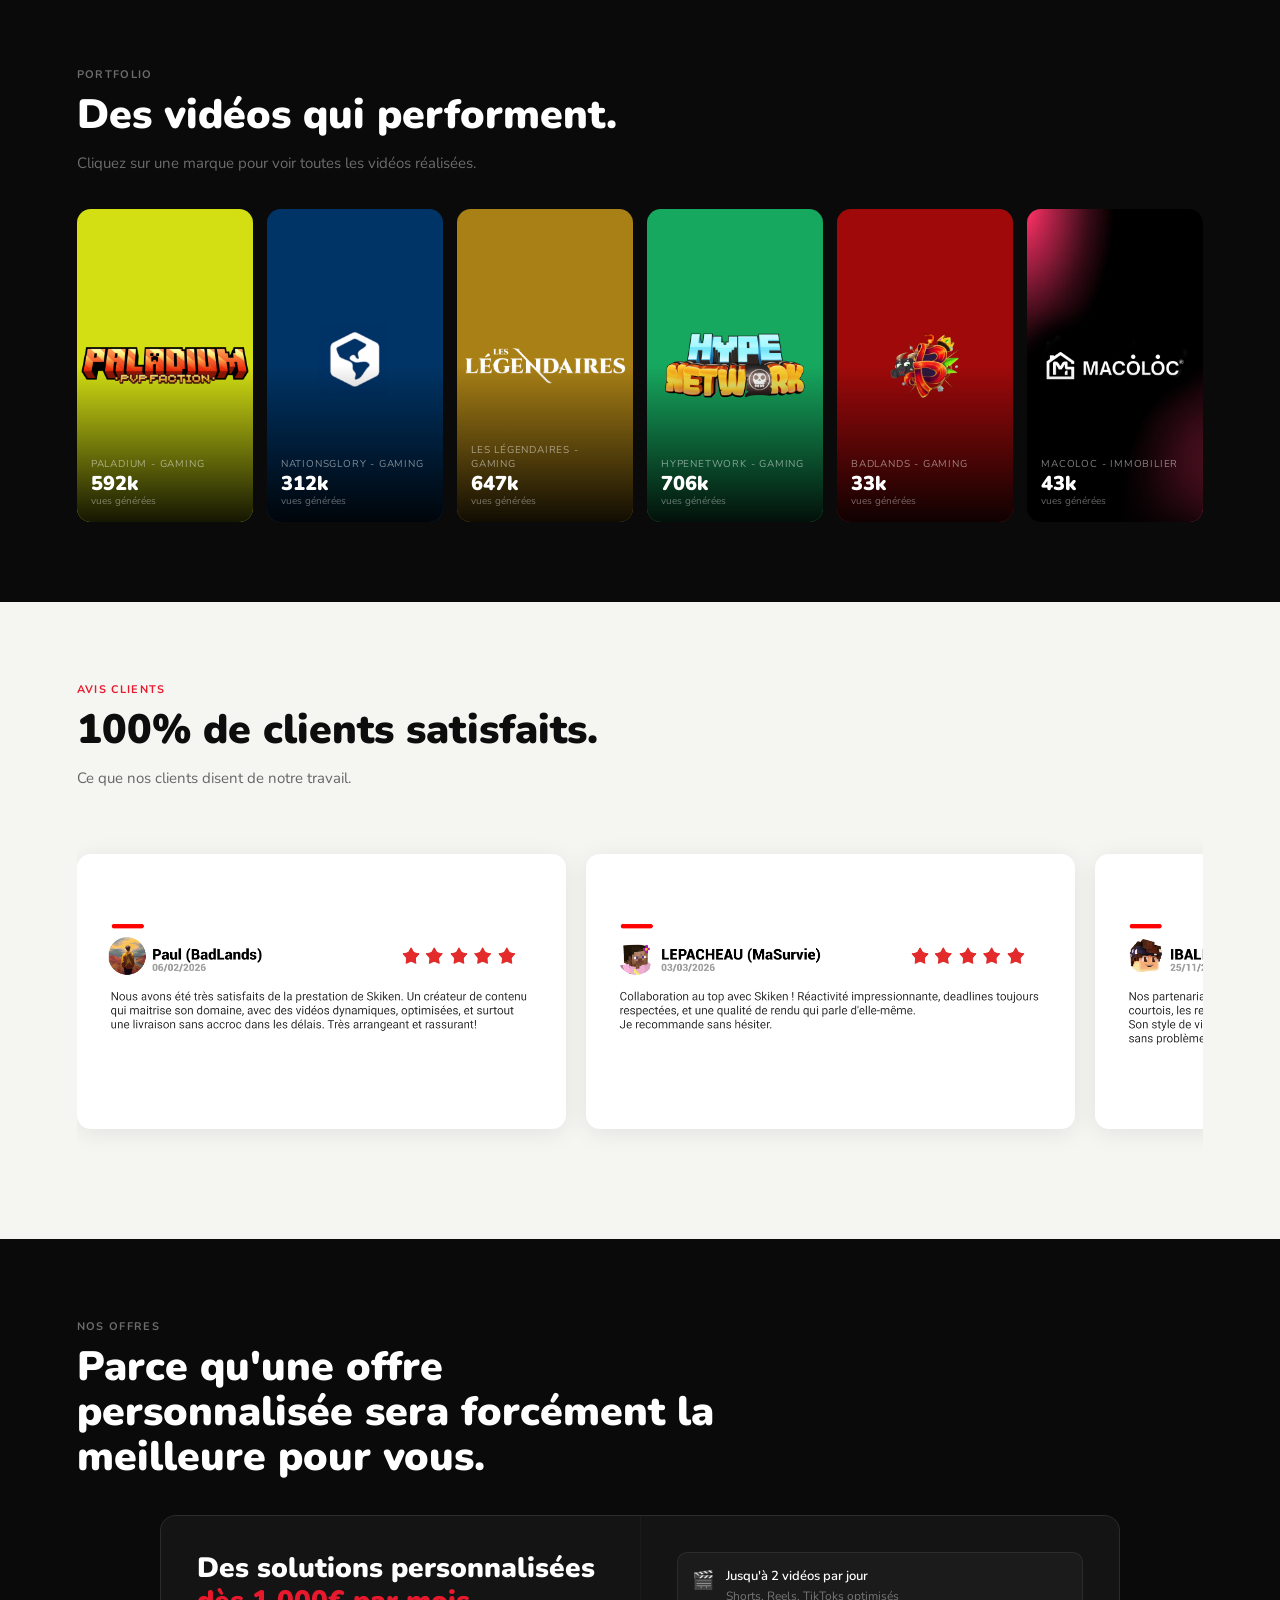
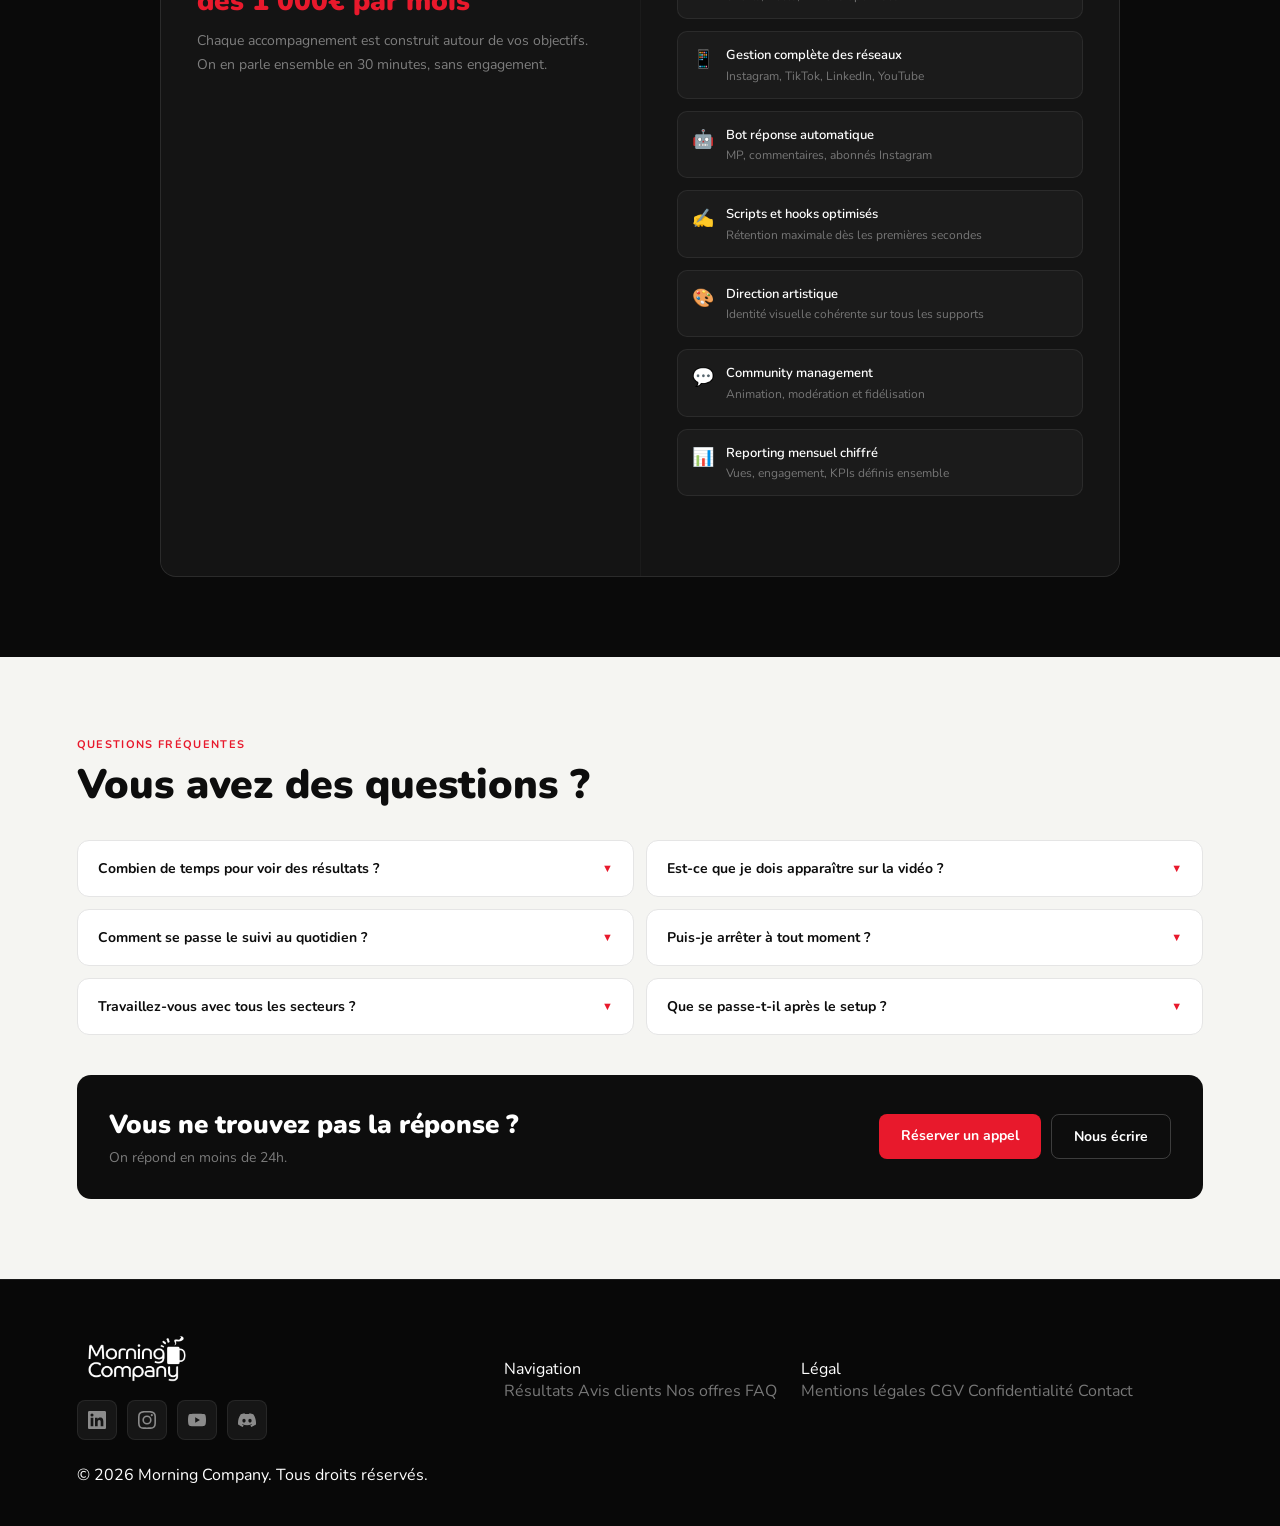
==== commit a09d0fd9: "last commit" ====
--- a/index.html
+++ b/index.html
@@ -25,9 +25,8 @@
     <a href="#contact">Contact</a>
   </div>
   <div class="nav-right">
-    <a href="login.html" class="nav-btn-client">Espace client</a>
     <a href="https://calendly.com/contact-morningcompany/30min" target="_blank" class="nav-cta">Travailler avec nous</a>
-    <button class="nav-burger" onclick="toggleNav()"><span></span><span></span><span></span></button>
+    <button class="nav-burger" id="burgerBtn"><span></span><span></span><span></span></button>
   </div>
 </nav>
 
@@ -136,21 +135,22 @@
 <!-- OFFRES -->
 <section class="section-dark" id="offres">
   <div class="s-label s-label-w">Nos offres</div>
-  <h2 class="s-title s-title-w" style="max-width:1040px;margin-bottom:36px">Parce qu'une offre personnalisée sera forcément la meilleure pour vous.</h2>
+  <h2 class="s-title s-title-w" style="max-width:640px;margin-bottom:36px">Parce qu'une offre personnalisée sera forcément la meilleure pour vous.</h2>
   <div class="pricing-wrap">
     <div class="pricing-col pricing-col-left">
       <div class="pricing-headline">Des solutions personnalisées<br><em>dès 1 000€ par mois</em></div>
       <p class="pricing-tagline">Chaque accompagnement est construit autour de vos objectifs. On en parle ensemble en 30 minutes, sans engagement.</p>
-      <!-- Calendly inline widget -->
-      <div id="calendly-embed" style="min-width:280px;height:400px;margin-top:8px;border-radius:12px;overflow:hidden;"></div>
+      <div id="calendly-embed" style="min-width:280px;height:420px;margin-top:16px;border-radius:12px;overflow:hidden;"></div>
       <link href="https://assets.calendly.com/assets/external/widget.css" rel="stylesheet">
-      <script src="https://assets.calendly.com/assets/external/widget.js" type="text/javascript"></script>
+      <script src="https://assets.calendly.com/assets/external/widget.js" type="text/javascript" async></script>
       <script>
-        Calendly.initInlineWidget({
-          url: 'https://calendly.com/contact-morningcompany/30min',
-          parentElement: document.getElementById('calendly-embed'),
-          prefill: {},
-          utm: {}
+        window.addEventListener('load', function() {
+          if (window.Calendly) {
+            Calendly.initInlineWidget({
+              url: 'https://calendly.com/contact-morningcompany/30min',
+              parentElement: document.getElementById('calendly-embed'),
+            });
+          }
         });
       </script>
     </div>
@@ -158,6 +158,9 @@
       <div class="pricing-feat"><div class="pricing-feat-icon">🎬</div><div><div class="pricing-feat-text">Jusqu'à 2 vidéos par jour</div><div class="pricing-feat-sub">Shorts, Reels, TikToks optimisés</div></div></div>
       <div class="pricing-feat"><div class="pricing-feat-icon">📱</div><div><div class="pricing-feat-text">Gestion complète des réseaux</div><div class="pricing-feat-sub">Instagram, TikTok, LinkedIn, YouTube</div></div></div>
       <div class="pricing-feat"><div class="pricing-feat-icon">🤖</div><div><div class="pricing-feat-text">Bot réponse automatique</div><div class="pricing-feat-sub">MP, commentaires, abonnés Instagram</div></div></div>
+      <div class="pricing-feat"><div class="pricing-feat-icon">✍️</div><div><div class="pricing-feat-text">Scripts et hooks optimisés</div><div class="pricing-feat-sub">Rétention maximale dès les premières secondes</div></div></div>
+      <div class="pricing-feat"><div class="pricing-feat-icon">🎨</div><div><div class="pricing-feat-text">Direction artistique</div><div class="pricing-feat-sub">Identité visuelle cohérente sur tous les supports</div></div></div>
+      <div class="pricing-feat"><div class="pricing-feat-icon">💬</div><div><div class="pricing-feat-text">Community management</div><div class="pricing-feat-sub">Animation, modération et fidélisation</div></div></div>
       <div class="pricing-feat"><div class="pricing-feat-icon">📊</div><div><div class="pricing-feat-text">Reporting mensuel chiffré</div><div class="pricing-feat-sub">Vues, engagement, KPIs définis ensemble</div></div></div>
     </div>
   </div>
@@ -211,9 +214,10 @@
 
 <!-- FOOTER -->
 <footer>
-  <div class="footer-col">
+  <!-- Col 1 : Logo + réseaux -->
+  <div class="footer-col footer-col-brand">
     <div class="footer-logo"><img src="images/morning/logo-complet.png" alt="Morning Company"></div>
-    <div class="footer-socials" style="margin-top:12px">
+    <div class="footer-socials">
       <a href="https://www.linkedin.com/company/morning-company" target="_blank" class="footer-social" title="LinkedIn">
         <svg width="18" height="18" viewBox="0 0 24 24" fill="currentColor"><path d="M20.447 20.452h-3.554v-5.569c0-1.328-.027-3.037-1.852-3.037-1.853 0-2.136 1.445-2.136 2.939v5.667H9.351V9h3.414v1.561h.046c.477-.9 1.637-1.85 3.37-1.85 3.601 0 4.267 2.37 4.267 5.455v6.286zM5.337 7.433a2.062 2.062 0 0 1-2.063-2.065 2.064 2.064 0 1 1 2.063 2.065zm1.782 13.019H3.555V9h3.564v11.452zM22.225 0H1.771C.792 0 0 .774 0 1.729v20.542C0 23.227.792 24 1.771 24h20.451C23.2 24 24 23.227 24 22.271V1.729C24 .774 23.2 0 22.222 0h.003z"/></svg>
       </a>
@@ -228,14 +232,15 @@
       </a>
     </div>
   </div>
+  <!-- Col 2 : Navigation -->
   <div class="footer-col">
     <div class="footer-col-title">Navigation</div>
     <a href="#resultats">Résultats</a>
     <a href="#avis-section">Avis clients</a>
     <a href="#offres">Nos offres</a>
     <a href="#contact">FAQ</a>
-    <a href="login.html">Espace client</a>
-  </div>
+  </div>
+  <!-- Col 3 : Légal -->
   <div class="footer-col">
     <div class="footer-col-title">Légal</div>
     <a href="mentions-legales.html">Mentions légales</a>
@@ -243,6 +248,7 @@
     <a href="confidentialite.html">Confidentialité</a>
     <a href="mailto:contact@morningcompany.fr">Contact</a>
   </div>
+  <!-- Barre bas : copyright + réseaux -->
   <div class="footer-bottom">
     <span>© 2026 Morning Company. Tous droits réservés.</span>
   </div>
--- a/style.css
+++ b/style.css
@@ -132,11 +132,11 @@
 .s-sub-dk { color: #666; }
 
 /* ── SERVICES ── */
-.svc-grid { display: grid; grid-template-columns: 1fr 1fr; gap: 0; border: 1px solid var(--border); border-radius: 16px; overflow: hidden; }
+.svc-grid { display: grid; grid-template-columns: repeat(auto-fill, minmax(260px, 1fr)); gap: 12px; }
 .svc { padding: 32px; border-right: 1px solid var(--border); border-bottom: 1px solid var(--border); transition: background .2s; }
 .svc:hover { background: rgba(255,255,255,.03); }
-.svc:nth-child(2n) { border-right: none; }
-.svc:nth-child(3), .svc:nth-child(4) { border-bottom: none; }
+
+.svc:nth-child(3), 
 .svc-icon { font-size: 24px; margin-bottom: 14px; }
 .svc-name { font-size: 16px; font-weight: 800; color: var(--white); margin-bottom: 8px; }
 .svc-desc { font-size: 13px; color: rgba(255,255,255,.4); line-height: 1.7; }
@@ -283,8 +283,8 @@
   .logo-mobile { display: block; }
   .nav-links.open { display: flex !important; flex-direction: column; position: fixed; top: 68px; left: 0; right: 0; background: rgba(13,13,13,.98); padding: 24px 5% 32px; gap: 24px; border-bottom: 1px solid var(--border); z-index: 199; justify-content: flex-start; }
   .svc-grid { grid-template-columns: 1fr; }
-  .svc:nth-child(2n) { border-right: 1px solid var(--border); }
-  .svc:nth-child(3) { border-bottom: 1px solid var(--border); }
+  
+  
   .pricing-wrap { grid-template-columns: 1fr; }
   .faq-grid { grid-template-columns: 1fr; }
 }
@@ -315,7 +315,7 @@
 .port-card[data-loaded="false"] .port-thumb { opacity: 0; }
 
 /* Services sur section-gray - variante fond blanc */
-.svc-light { background: var(--white) !important; border-color: #e5e5e5 !important; }
+.svc-light { background: var(--white) !important; border: 1px solid #e5e5e5 !important; border-radius: 12px !important; }
 .svc-name-dk { color: var(--dark) !important; }
 .svc-desc-dk { color: #666 !important; }
 
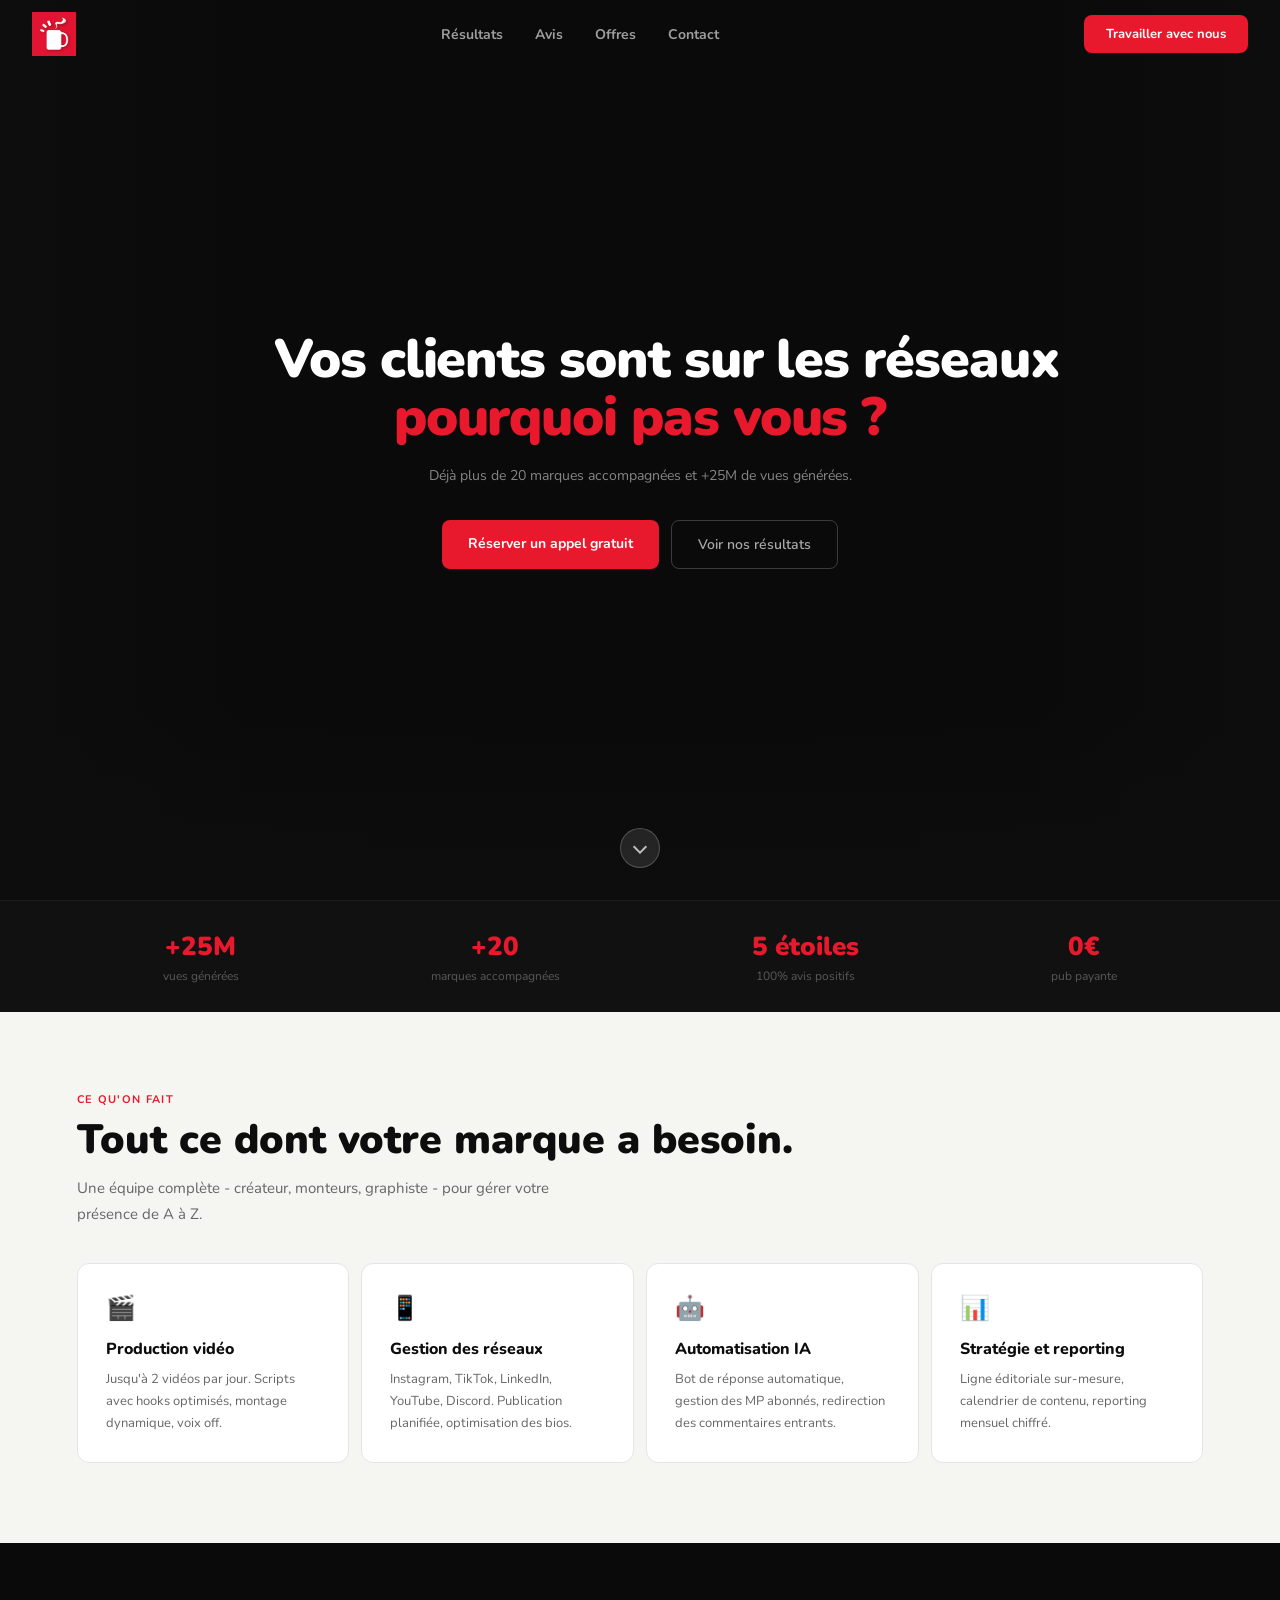
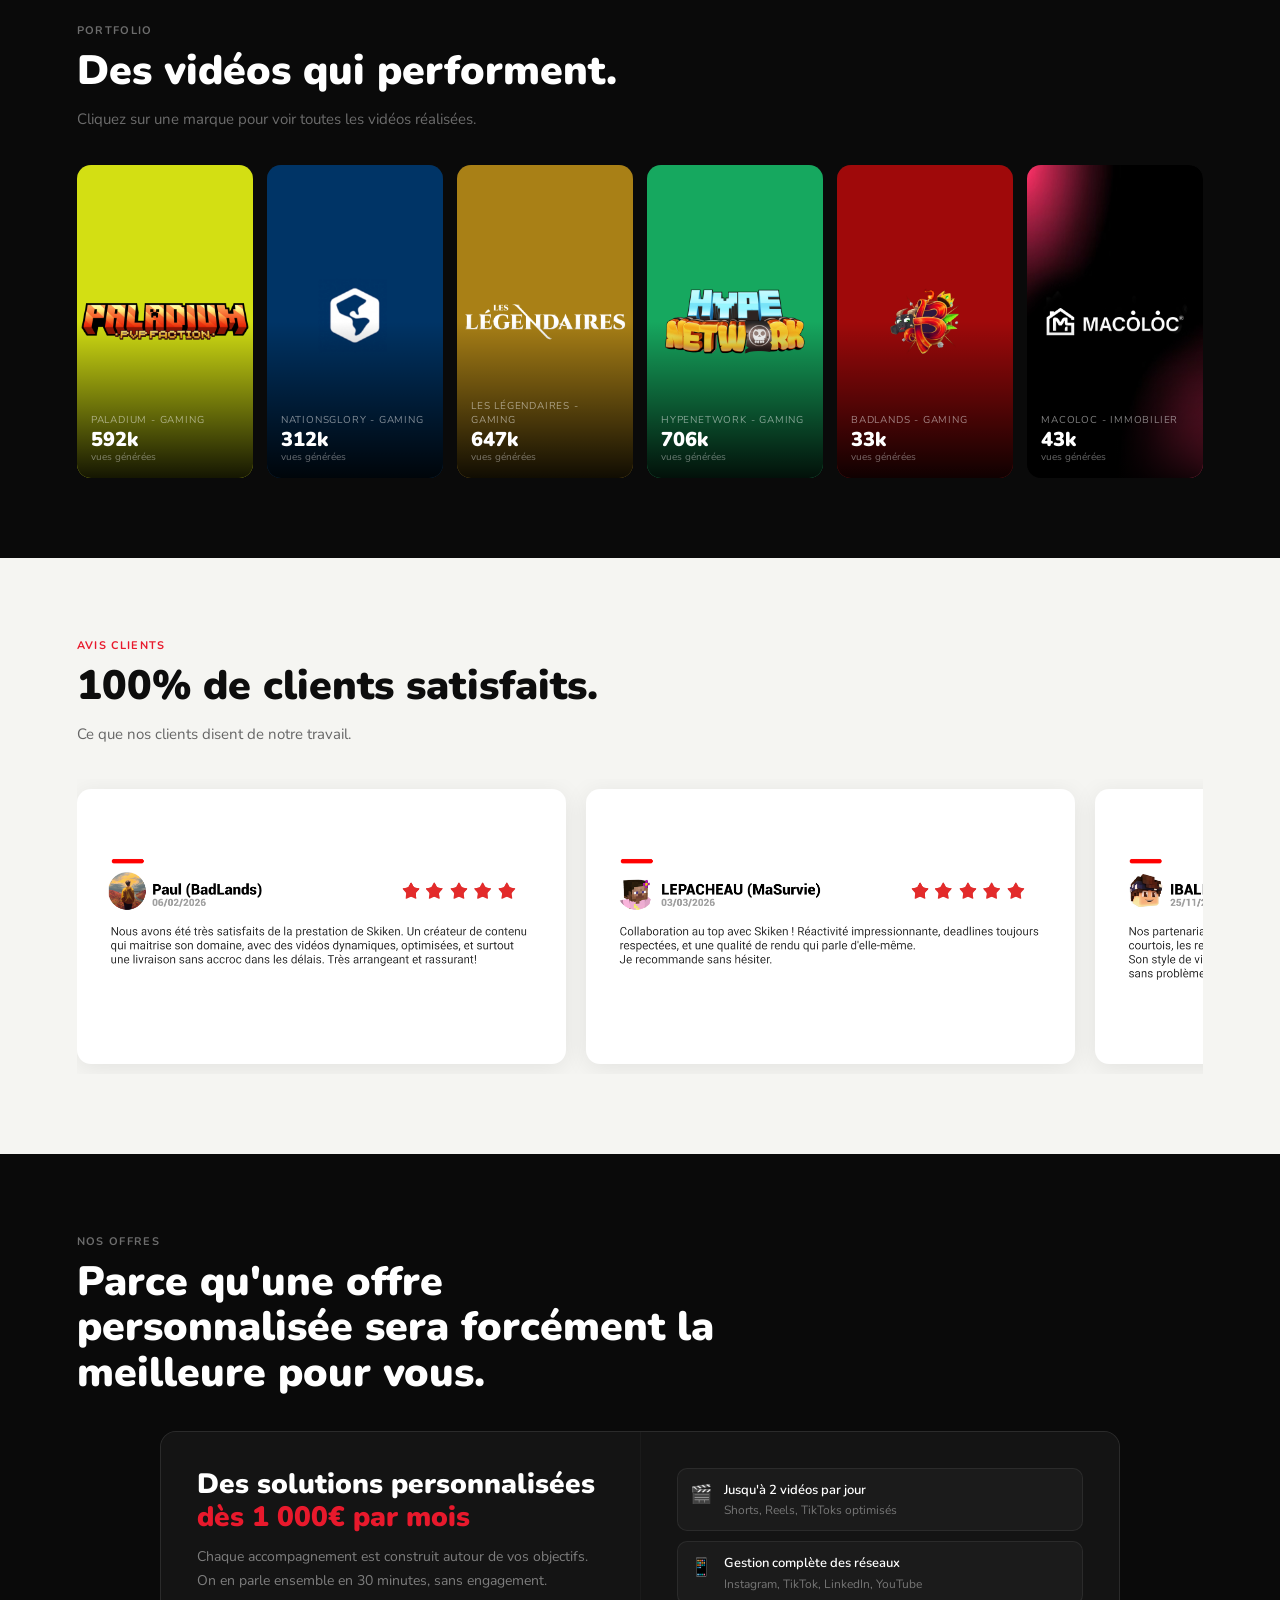
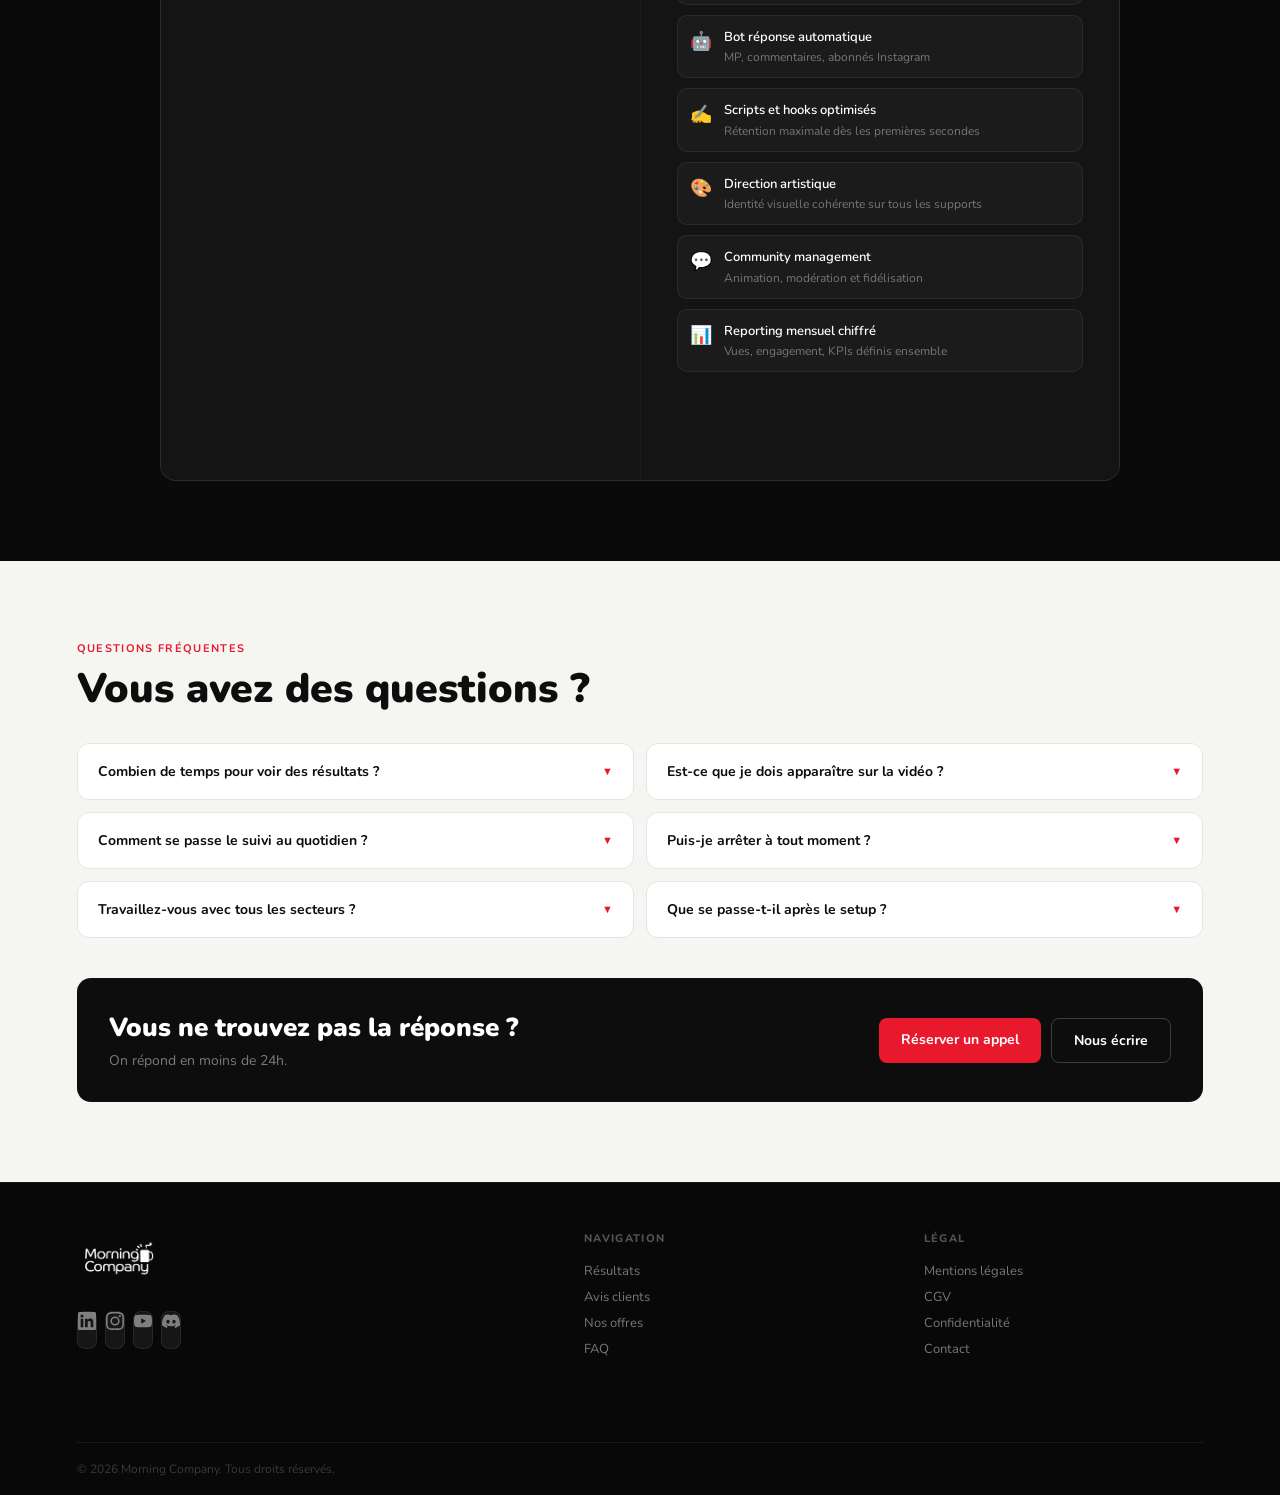
==== commit 97d2db45: "test include footer" ====
--- a/index.html
+++ b/index.html
@@ -11,7 +11,17 @@
 <link rel="stylesheet" href="style.css">
 </head>
 <body>
-
+<script
+    src="https://code.jquery.com/jquery-3.3.1.js"
+    integrity="sha256-2Kok7MbOyxpgUVvAk/HJ2jigOSYS2auK4Pfzbm7uH60="
+    crossorigin="anonymous">
+</script>
+<script> 
+$(function(){
+  $("#header").load("header.html"); 
+  $("#footer").load("footer.html"); 
+});
+</script> 
 <!-- NAV -->
 <nav id="navbar">
   <a href="#" class="nav-logo">
@@ -213,46 +223,8 @@
 </section>
 
 <!-- FOOTER -->
-<footer>
-  <!-- Col 1 : Logo + réseaux -->
-  <div class="footer-col footer-col-brand">
-    <div class="footer-logo"><img src="images/morning/logo-complet.png" alt="Morning Company"></div>
-    <div class="footer-socials">
-      <a href="https://www.linkedin.com/company/morning-company" target="_blank" class="footer-social" title="LinkedIn">
-        <svg width="18" height="18" viewBox="0 0 24 24" fill="currentColor"><path d="M20.447 20.452h-3.554v-5.569c0-1.328-.027-3.037-1.852-3.037-1.853 0-2.136 1.445-2.136 2.939v5.667H9.351V9h3.414v1.561h.046c.477-.9 1.637-1.85 3.37-1.85 3.601 0 4.267 2.37 4.267 5.455v6.286zM5.337 7.433a2.062 2.062 0 0 1-2.063-2.065 2.064 2.064 0 1 1 2.063 2.065zm1.782 13.019H3.555V9h3.564v11.452zM22.225 0H1.771C.792 0 0 .774 0 1.729v20.542C0 23.227.792 24 1.771 24h20.451C23.2 24 24 23.227 24 22.271V1.729C24 .774 23.2 0 22.222 0h.003z"/></svg>
-      </a>
-      <a href="https://www.instagram.com/morningcom_fr/" target="_blank" class="footer-social" title="Instagram">
-        <svg width="18" height="18" viewBox="0 0 24 24" fill="currentColor"><path d="M12 2.163c3.204 0 3.584.012 4.85.07 3.252.148 4.771 1.691 4.919 4.919.058 1.265.069 1.645.069 4.849 0 3.205-.012 3.584-.069 4.849-.149 3.225-1.664 4.771-4.919 4.919-1.266.058-1.644.07-4.85.07-3.204 0-3.584-.012-4.849-.07-3.26-.149-4.771-1.699-4.919-4.92-.058-1.265-.07-1.644-.07-4.849 0-3.204.013-3.583.07-4.849.149-3.227 1.664-4.771 4.919-4.919 1.266-.057 1.645-.069 4.849-.069zM12 0C8.741 0 8.333.014 7.053.072 2.695.272.273 2.69.073 7.052.014 8.333 0 8.741 0 12c0 3.259.014 3.668.072 4.948.2 4.358 2.618 6.78 6.98 6.98C8.333 23.986 8.741 24 12 24c3.259 0 3.668-.014 4.948-.072 4.354-.2 6.782-2.618 6.979-6.98.059-1.28.073-1.689.073-4.948 0-3.259-.014-3.667-.072-4.947-.196-4.354-2.617-6.78-6.979-6.98C15.668.014 15.259 0 12 0zm0 5.838a6.162 6.162 0 1 0 0 12.324 6.162 6.162 0 0 0 0-12.324zM12 16a4 4 0 1 1 0-8 4 4 0 0 1 0 8zm6.406-11.845a1.44 1.44 0 1 0 0 2.881 1.44 1.44 0 0 0 0-2.881z"/></svg>
-      </a>
-      <a href="https://www.youtube.com/@morningcom_fr" target="_blank" class="footer-social" title="YouTube">
-        <svg width="18" height="18" viewBox="0 0 24 24" fill="currentColor"><path d="M23.495 6.205a3.007 3.007 0 0 0-2.088-2.088c-1.87-.501-9.396-.501-9.396-.501s-7.507-.01-9.396.501A3.007 3.007 0 0 0 .527 6.205a31.247 31.247 0 0 0-.522 5.805 31.247 31.247 0 0 0 .522 5.783 3.007 3.007 0 0 0 2.088 2.088c1.868.502 9.396.502 9.396.502s7.506 0 9.396-.502a3.007 3.007 0 0 0 2.088-2.088 31.247 31.247 0 0 0 .5-5.783 31.247 31.247 0 0 0-.5-5.805zM9.609 15.601V8.408l6.264 3.602z"/></svg>
-      </a>
-      <a href="https://morningcompany.fr/discord" target="_blank" class="footer-social" title="Discord">
-        <svg width="18" height="18" viewBox="0 0 24 24" fill="currentColor"><path d="M20.317 4.37a19.791 19.791 0 0 0-4.885-1.515.074.074 0 0 0-.079.037c-.21.375-.444.864-.608 1.25a18.27 18.27 0 0 0-5.487 0 12.64 12.64 0 0 0-.617-1.25.077.077 0 0 0-.079-.037A19.736 19.736 0 0 0 3.677 4.37a.07.07 0 0 0-.032.027C.533 9.046-.32 13.58.099 18.057.099 18.1.12 18.14.143 18.166a19.9 19.9 0 0 0 5.993 3.03.078.078 0 0 0 .084-.028 14.09 14.09 0 0 0 1.226-1.994.076.076 0 0 0-.041-.106 13.107 13.107 0 0 1-1.872-.892.077.077 0 0 1-.008-.128 10.2 10.2 0 0 0 .372-.292.074.074 0 0 1 .077-.01c3.928 1.793 8.18 1.793 12.062 0a.074.074 0 0 1 .078.01c.12.098.246.198.373.292a.077.077 0 0 1-.006.127 12.299 12.299 0 0 1-1.873.892.077.077 0 0 0-.041.107c.36.698.772 1.362 1.225 1.993a.076.076 0 0 0 .084.028 19.839 19.839 0 0 0 6.002-3.03.077.077 0 0 0 .032-.054c.5-5.177-.838-9.674-3.549-13.66a.061.061 0 0 0-.031-.03zM8.02 15.33c-1.183 0-2.157-1.085-2.157-2.419 0-1.333.956-2.419 2.157-2.419 1.21 0 2.176 1.096 2.157 2.42 0 1.333-.956 2.418-2.157 2.418zm7.975 0c-1.183 0-2.157-1.085-2.157-2.419 0-1.333.955-2.419 2.157-2.419 1.21 0 2.176 1.096 2.157 2.42 0 1.333-.946 2.418-2.157 2.418z"/></svg>
-      </a>
-    </div>
-  </div>
-  <!-- Col 2 : Navigation -->
-  <div class="footer-col">
-    <div class="footer-col-title">Navigation</div>
-    <a href="#resultats">Résultats</a>
-    <a href="#avis-section">Avis clients</a>
-    <a href="#offres">Nos offres</a>
-    <a href="#contact">FAQ</a>
-  </div>
-  <!-- Col 3 : Légal -->
-  <div class="footer-col">
-    <div class="footer-col-title">Légal</div>
-    <a href="mentions-legales.html">Mentions légales</a>
-    <a href="cgv.html">CGV</a>
-    <a href="confidentialite.html">Confidentialité</a>
-    <a href="mailto:contact@morningcompany.fr">Contact</a>
-  </div>
-  <!-- Barre bas : copyright + réseaux -->
-  <div class="footer-bottom">
-    <span>© 2026 Morning Company. Tous droits réservés.</span>
-  </div>
-</footer>
+<div id="footer"></div>
+
 
 <script src="functions.js"></script>
 </body>
--- a/style.css
+++ b/style.css
@@ -13,313 +13,219 @@
 html { scroll-behavior: smooth; }
 body { font-family: var(--font); background: var(--dark); color: var(--white); overflow-x: hidden; }
 
-/* ── NAV : grid 3 colonnes pour centrage parfait ── */
+/* ── NAV ── */
 nav {
   position: fixed; top: 0; left: 0; right: 0; z-index: 200;
-  height: 68px; padding: 0 24px;
-  display: flex;
+  height: 68px; padding: 0 32px;
+  display: grid;
+  grid-template-columns: auto 1fr auto;
   align-items: center;
-  justify-content: space-between;
+  gap: 24px;
   transition: background .3s;
 }
 nav.scrolled { background: rgba(13,13,13,0.97); backdrop-filter: blur(14px); border-bottom: 1px solid var(--border); }
 .nav-logo { text-decoration: none; display: flex; align-items: center; }
 .logo-desktop { height: 44px; width: auto; display: block; object-fit: contain; }
 .logo-mobile  { height: 44px; width: auto; display: none;  object-fit: contain; }
-.nav-links {
-  display: flex; gap: 32px;
-  position: absolute; left: 50%; transform: translateX(-50%);
-}
+.nav-links { display: flex; gap: 32px; justify-content: center; }
 .nav-links a { font-size: 14px; font-weight: 700; color: rgba(255,255,255,.6); text-decoration: none; transition: color .2s; white-space: nowrap; }
 .nav-links a:hover { color: var(--white); }
-.nav-right { display: flex; align-items: center; gap: 10px; }
-.nav-btn-client { font-size: 13px; font-weight: 700; color: rgba(255,255,255,.7); border: 1px solid rgba(255,255,255,.25); padding: 9px 18px; border-radius: 8px; text-decoration: none; transition: all .2s; white-space: nowrap; }
-.nav-btn-client:hover { border-color: rgba(255,255,255,.6); color: var(--white); }
+.nav-right { display: flex; align-items: center; gap: 12px; justify-content: flex-end; }
 .nav-cta { font-size: 13px; font-weight: 700; background: var(--red); color: var(--white); padding: 10px 22px; border-radius: 8px; text-decoration: none; transition: opacity .2s; white-space: nowrap; }
 .nav-cta:hover { opacity: .85; }
-.nav-burger { display: none; flex-direction: column; gap: 5px; cursor: pointer; background: none; border: none; padding: 4px; }
+.nav-burger {
+  display: none;
+  flex-direction: column;
+  gap: 6px;
+  cursor: pointer;
+  background: none;
+  border: none;
+  padding: 4px;
+}
 .nav-burger span { width: 24px; height: 2px; background: var(--white); border-radius: 2px; display: block; }
 
 /* ── HERO ── */
 .hero {
-  position: relative;
-  width: 100vw;
-  height: 100vh;
+  position: relative; width: 100%; height: 100vh;
   display: flex; align-items: center; justify-content: center;
   text-align: center; overflow: hidden;
-  margin: 0;
-  padding: 0;
-}
-
-/* BG CAROUSEL - 3 lignes de vidéos */
-.bg-carousel {
-  position: absolute; inset: 0;
-  overflow: hidden; z-index: 0;
-  display: flex;
-  flex-direction: column;
-  gap: 8px;
-  padding: 8px 0;
-}
-.bg-track {
-  display: flex;
-  flex-shrink: 0;
-  gap: 8px;
-  width: max-content;
-  height: calc((100% - 24px) / 3);
-}
-.bg-track:nth-child(1) { animation: scrollBg1 50s linear infinite; }
-.bg-track:nth-child(2) { animation: scrollBg2 65s linear infinite; }
-.bg-track:nth-child(3) { animation: scrollBg3 55s linear infinite; }
-@keyframes scrollBg1 { 0%{transform:translateX(0)} 100%{transform:translateX(-50%)} }
+}
+.bg-carousel { position: absolute; inset: 0; overflow: hidden; z-index: 0; display: flex; flex-direction: column; gap: 8px; padding: 8px 0; }
+.bg-track { display: flex; flex: 1; width: max-content; gap: 8px; }
+.bg-track:nth-child(1) { animation: scrollBg  50s linear infinite; }
+.bg-track:nth-child(2) { animation: scrollBg2 60s linear infinite; }
+.bg-track:nth-child(3) { animation: scrollBg  55s linear infinite; }
+.bg-track video { height: 100%; width: auto; aspect-ratio: 9/16; object-fit: cover; flex-shrink: 0; border-radius: 14px; filter: brightness(0.55); }
+@keyframes scrollBg  { 0%{transform:translateX(0)} 100%{transform:translateX(-50%)} }
 @keyframes scrollBg2 { 0%{transform:translateX(-50%)} 100%{transform:translateX(0)} }
-@keyframes scrollBg3 { 0%{transform:translateX(0)} 100%{transform:translateX(-50%)} }
-.bg-track video {
-  height: 100%;
-  width: auto;
-  aspect-ratio: 9 / 16;
-  object-fit: cover;
-  flex-shrink: 0;
-  filter: brightness(0.55);
-  border-radius: 10px;
-}
-.bg-carousel::after {
-  content: "";
-  position: absolute; inset: 0;
-  background: radial-gradient(circle at center, rgba(13,13,13,0.2) 20%, rgba(13,13,13,0.88) 80%);
-}
-
-/* Overlays */
-.hero-ov-dark   { position: absolute; inset: 0; background: rgba(0,0,0,.25); z-index: 2; }
-.hero-ov-sides  { position: absolute; inset: 0; z-index: 2; background: linear-gradient(to right, rgba(13,13,13,.9) 0%, rgba(13,13,13,.1) 20%, transparent 40%, transparent 60%, rgba(13,13,13,.1) 80%, rgba(13,13,13,.9) 100%); }
-.hero-ov-bottom { position: absolute; bottom: 0; left: 0; right: 0; height: 200px; z-index: 2; background: linear-gradient(to bottom, transparent, var(--dark)); }
-
-/* Contenu hero */
-.hero-content { position: relative; z-index: 10; padding: 0 5%; max-width: 860px; }
-.hero h1 { font-weight: 900; font-size: clamp(32px, 4vw, 58px); line-height: 1.08; letter-spacing: -.02em; color: var(--white); margin-bottom: 18px; max-width: 560px; margin-left: auto; margin-right: auto; }
-.hero h1 em { color: var(--red); font-style: normal; display: block; }
-.hero-sub { font-size: clamp(12px, 1.1vw, 14px); color: rgba(255,255,255,.5); line-height: 1.4; max-width: 600px; margin: 0 auto 36px; white-space: nowrap; overflow: hidden; text-overflow: ellipsis; }
-.hero-btns { display: flex; gap: 12px; justify-content: center; flex-wrap: wrap; }
-.btn-red { font-size: 14px; font-weight: 700; background: var(--red); color: var(--white); padding: 14px 26px; border-radius: 8px; text-decoration: none; transition: opacity .2s; }
-.btn-red:hover { opacity: .85; }
-.btn-ghost { font-size: 14px; font-weight: 600; color: rgba(255,255,255,.65); border: 1px solid rgba(255,255,255,.2); padding: 14px 26px; border-radius: 8px; text-decoration: none; transition: all .2s; }
-.btn-ghost:hover { border-color: rgba(255,255,255,.5); color: var(--white); }
-
-/* Scroll hint */
-.scroll-hint { position: absolute; bottom: 32px; left: 50%; transform: translateX(-50%); z-index: 10; transition: opacity .5s; }
-.scroll-hint.hidden { opacity: 0; pointer-events: none; }
-.scroll-arrow-wrap { width: 40px; height: 40px; border-radius: 50%; background: rgba(255,255,255,.1); border: 1px solid rgba(255,255,255,.2); display: flex; align-items: center; justify-content: center; animation: bounce 2s infinite; }
-.scroll-arrow { width: 10px; height: 10px; border-right: 2px solid rgba(255,255,255,.7); border-bottom: 2px solid rgba(255,255,255,.7); transform: rotate(45deg); margin-top: -3px; }
+.bg-carousel::after { content:""; position:absolute; inset:0; background:radial-gradient(ellipse at center, rgba(13,13,13,0.4) 0%, rgba(13,13,13,0.85) 70%); z-index:1; }
+.hero-ov-dark   { position:absolute; inset:0; background:rgba(0,0,0,.25); z-index:2; }
+.hero-ov-sides  { position:absolute; inset:0; z-index:2; background:linear-gradient(to right, rgba(13,13,13,.9) 0%, rgba(13,13,13,.1) 20%, transparent 40%, transparent 60%, rgba(13,13,13,.1) 80%, rgba(13,13,13,.9) 100%); }
+.hero-ov-bottom { position:absolute; bottom:0; left:0; right:0; height:200px; z-index:2; background:linear-gradient(to bottom, transparent, var(--dark)); }
+.hero-content { position:relative; z-index:10; padding:0 5%; max-width:860px; }
+.hero h1 { font-weight:900; font-size:clamp(32px,4.2vw,64px); line-height:1.08; letter-spacing:-.02em; color:var(--white); margin-bottom:18px; white-space:nowrap; }
+.hero h1 em { color:var(--red); font-style:normal; display:block; }
+.hero-sub { font-size:clamp(13px,1.1vw,16px); color:rgba(255,255,255,.5); line-height:1.6; margin:0 auto 32px; white-space:nowrap; }
+.hero-btns { display:flex; gap:12px; justify-content:center; flex-wrap:wrap; }
+.btn-red { font-size:14px; font-weight:700; background:var(--red); color:var(--white); padding:14px 26px; border-radius:8px; text-decoration:none; transition:opacity .2s; }
+.btn-red:hover { opacity:.85; }
+.btn-ghost { font-size:14px; font-weight:600; color:rgba(255,255,255,.65); border:1px solid rgba(255,255,255,.2); padding:14px 26px; border-radius:8px; text-decoration:none; transition:all .2s; }
+.btn-ghost:hover { border-color:rgba(255,255,255,.5); color:var(--white); }
+.scroll-hint { position:absolute; bottom:32px; left:50%; transform:translateX(-50%); z-index:10; transition:opacity .5s; }
+.scroll-hint.hidden { opacity:0; pointer-events:none; }
+.scroll-arrow-wrap { width:40px; height:40px; border-radius:50%; background:rgba(255,255,255,.1); border:1px solid rgba(255,255,255,.2); display:flex; align-items:center; justify-content:center; animation:bounce 2s infinite; }
+.scroll-arrow { width:10px; height:10px; border-right:2px solid rgba(255,255,255,.7); border-bottom:2px solid rgba(255,255,255,.7); transform:rotate(45deg); margin-top:-3px; }
 @keyframes bounce { 0%,100%{transform:translateY(0)} 50%{transform:translateY(4px)} }
 @keyframes fadeUp { from{opacity:0;transform:translateY(20px)} to{opacity:1;transform:translateY(0)} }
 
 /* ── STATS ── */
-.stats-bar { background: #111; border-top: 1px solid rgba(255,255,255,.05); padding: 28px 6%; display: flex; justify-content: space-around; flex-wrap: wrap; gap: 20px; }
-.stat { text-align: center; }
-.stat-n { font-weight: 900; font-size: 26px; color: var(--red); }
-.stat-l { font-size: 12px; color: rgba(255,255,255,.3); margin-top: 4px; }
+.stats-bar { background:#111; border-top:1px solid rgba(255,255,255,.05); padding:28px 6%; display:flex; justify-content:space-around; flex-wrap:wrap; gap:20px; }
+.stat { text-align:center; }
+.stat-n { font-weight:900; font-size:26px; color:var(--red); }
+.stat-l { font-size:12px; color:rgba(255,255,255,.3); margin-top:4px; }
 
 /* ── SECTIONS ── */
-section { padding: 80px 6%; }
-.section-dark { background: #0a0a0a; }
-.section-gray { background: var(--gray); }
-.s-label { font-size: 11px; font-weight: 700; text-transform: uppercase; letter-spacing: .12em; color: var(--red); margin-bottom: 10px; }
-.s-label-w { color: rgba(255,255,255,.4); }
-.s-label-dk { color: var(--red); }
-.s-title { font-weight: 900; font-size: clamp(24px, 3.2vw, 46px); line-height: 1.1; margin-bottom: 14px; }
-.s-title-w { color: var(--white); }
-.s-title-dk { color: var(--dark); }
-.s-sub { font-size: 15px; color: rgba(255,255,255,.4); line-height: 1.7; max-width: 520px; margin-bottom: 44px; }
-.s-sub-dk { color: #666; }
+section { padding:80px 6%; }
+.section-dark { background:#0a0a0a; }
+.section-gray { background:var(--gray); }
+.s-label { font-size:11px; font-weight:700; text-transform:uppercase; letter-spacing:.12em; color:var(--red); margin-bottom:10px; }
+.s-label-w { color:rgba(255,255,255,.4); }
+.s-label-dk { color:var(--red); }
+.s-title { font-weight:900; font-size:clamp(24px,3.2vw,46px); line-height:1.1; margin-bottom:14px; }
+.s-title-w { color:var(--white); }
+.s-title-dk { color:var(--dark); }
+.s-sub { font-size:15px; color:rgba(255,255,255,.4); line-height:1.7; max-width:520px; margin-bottom:44px; }
+.s-sub-dk { color:#666; }
 
 /* ── SERVICES ── */
-.svc-grid { display: grid; grid-template-columns: repeat(auto-fill, minmax(260px, 1fr)); gap: 12px; }
-.svc { padding: 32px; border-right: 1px solid var(--border); border-bottom: 1px solid var(--border); transition: background .2s; }
-.svc:hover { background: rgba(255,255,255,.03); }
-
-.svc:nth-child(3), 
-.svc-icon { font-size: 24px; margin-bottom: 14px; }
-.svc-name { font-size: 16px; font-weight: 800; color: var(--white); margin-bottom: 8px; }
-.svc-desc { font-size: 13px; color: rgba(255,255,255,.4); line-height: 1.7; }
+.svc-grid { display:grid; grid-template-columns:repeat(auto-fill, minmax(260px,1fr)); gap:12px; }
+.svc { padding:28px; border-radius:12px; border:1px solid var(--border); transition:background .2s; }
+.svc:hover { background:rgba(255,255,255,.03); }
+.svc-light { background:var(--white) !important; border:1px solid #e5e5e5 !important; }
+.svc-light:hover { background:#f9f9f9 !important; }
+.svc-icon { font-size:24px; margin-bottom:14px; }
+.svc-name { font-size:16px; font-weight:800; color:var(--white); margin-bottom:8px; }
+.svc-name-dk { color:var(--dark) !important; }
+.svc-desc { font-size:13px; color:rgba(255,255,255,.4); line-height:1.7; }
+.svc-desc-dk { color:#666 !important; }
 
 /* ── PORTFOLIO ── */
-.port-grid { display: grid; grid-template-columns: repeat(auto-fill, minmax(170px, 1fr)); gap: 14px; }
-.port-card { aspect-ratio: 9/16; border-radius: 14px; overflow: hidden; position: relative; cursor: pointer; background: #1a1a1a; transition: transform .25s, box-shadow .25s; }
-.port-card:hover { transform: scale(1.03); box-shadow: 0 12px 40px rgba(0,0,0,.5); }
-.port-thumb { position: absolute; inset: 0; width: 100%; height: 100%; object-fit: cover; object-position: center center; display: block; background: #1a1a1a; }
-.port-bg-fallback { position: absolute; inset: 0; }
-.port-overlay { position: absolute; inset: 0; z-index: 2; background: linear-gradient(to top, rgba(0,0,0,.9) 0%, transparent 50%); display: flex; flex-direction: column; justify-content: flex-end; padding: 14px; pointer-events: none; }
-.port-client-name { font-size: 10px; color: rgba(255,255,255,.5); text-transform: uppercase; letter-spacing: .08em; margin-bottom: 3px; }
-.port-stat { font-weight: 900; font-size: 20px; color: var(--white); line-height: 1; }
-.port-label { font-size: 10px; color: rgba(255,255,255,.4); }
-.port-card-cursor { position: absolute; inset: 0; z-index: 3; display: flex; align-items: center; justify-content: center; opacity: 0; transition: opacity .2s; pointer-events: none; }
-.port-card-cursor-circle { width: 64px; height: 64px; border-radius: 50%; background: rgba(232,25,44,.9); display: flex; align-items: center; justify-content: center; font-size: 11px; font-weight: 800; color: var(--white); text-transform: uppercase; }
-.port-card:hover .port-card-cursor { opacity: 1; }
-
-/* ── POPUP ── */
-.popup { position: fixed; inset: 0; z-index: 500; background: rgba(0,0,0,.93); backdrop-filter: blur(10px); display: none; flex-direction: column; }
-.popup.open { display: flex; animation: fadeIn .2s ease; }
-@keyframes fadeIn { from{opacity:0} to{opacity:1} }
-.popup-hd { display: flex; align-items: center; justify-content: space-between; padding: 20px 5%; border-bottom: 1px solid var(--border); flex-shrink: 0; }
-.popup-name { font-weight: 900; font-size: 22px; color: var(--white); }
-.popup-meta { font-size: 13px; color: rgba(255,255,255,.4); margin-top: 3px; }
-.popup-close { width: 40px; height: 40px; border-radius: 50%; background: rgba(255,255,255,.08); border: none; cursor: pointer; color: var(--white); font-size: 18px; display: flex; align-items: center; justify-content: center; transition: background .2s; }
-.popup-close:hover { background: rgba(232,25,44,.6); }
-.popup-body { flex: 1; overflow-y: auto; padding: 28px 5%; }
-.popup-stats { display: flex; gap: 14px; flex-wrap: wrap; margin-bottom: 28px; }
-.popup-stat { background: rgba(255,255,255,.05); border: 1px solid var(--border); border-radius: 10px; padding: 14px 20px; }
-.popup-stat-n { font-weight: 900; font-size: 22px; color: var(--red); }
-.popup-stat-l { font-size: 11px; color: rgba(255,255,255,.4); margin-top: 3px; }
-.popup-vids-title { font-size: 12px; font-weight: 700; color: rgba(255,255,255,.4); text-transform: uppercase; letter-spacing: .1em; margin-bottom: 16px; }
-.popup-vids-grid { display: grid; grid-template-columns: repeat(auto-fill, minmax(160px, 1fr)); gap: 12px; }
-.popup-vid-card { aspect-ratio: 9/16; border-radius: 12px; overflow: hidden; position: relative; background: #1a1a1a; cursor: pointer; transition: transform .2s; }
-.popup-vid-card:hover { transform: scale(1.03); }
-.popup-vid-thumb { position: absolute; inset: 0; width: 100%; height: 100%; object-fit: cover; display: block; }
-.popup-vid-card-ov { position: absolute; inset: 0; background: linear-gradient(to top, rgba(0,0,0,.7) 0%, transparent 50%); pointer-events: none; }
-.popup-vid-play { position: absolute; top: 50%; left: 50%; transform: translate(-50%,-50%); width: 48px; height: 48px; border-radius: 50%; background: rgba(232,25,44,.9); display: flex; align-items: center; justify-content: center; opacity: 0; transition: opacity .2s; pointer-events: none; }
-.popup-vid-play::after { content: ''; border-left: 16px solid #fff; border-top: 10px solid transparent; border-bottom: 10px solid transparent; margin-left: 3px; }
-.popup-vid-card:hover .popup-vid-play { opacity: 1; }
-.popup-vid-iframe { position: absolute; inset: 0; width: 100%; height: 100%; border: none; display: none; }
-.popup-vid-card.playing .popup-vid-iframe { display: block; }
-.popup-vid-card.playing .popup-vid-thumb, .popup-vid-card.playing .popup-vid-card-ov, .popup-vid-card.playing .popup-vid-play { display: none; }
-.popup-loading { grid-column: 1/-1; text-align: center; padding: 40px; color: rgba(255,255,255,.4); font-size: 14px; }
-.popup-no-vids { grid-column: 1/-1; border-radius: 12px; padding: 48px; text-align: center; background: rgba(255,255,255,.04); border: 1px dashed rgba(255,255,255,.1); }
-.popup-no-vids p { font-size: 14px; color: rgba(255,255,255,.4); }
+.port-grid { display:grid; grid-template-columns:repeat(auto-fill, minmax(170px,1fr)); gap:14px; }
+.port-card { aspect-ratio:9/16; border-radius:14px; overflow:hidden; position:relative; cursor:pointer; background:#1a1a1a; transition:transform .25s, box-shadow .25s; }
+.port-card:hover { transform:scale(1.03); box-shadow:0 12px 40px rgba(0,0,0,.5); }
+.port-thumb { position:absolute; inset:0; width:100%; height:100%; object-fit:cover; display:block; background:#1a1a1a; }
+.port-overlay { position:absolute; inset:0; z-index:2; background:linear-gradient(to top, rgba(0,0,0,.9) 0%, transparent 50%); display:flex; flex-direction:column; justify-content:flex-end; padding:14px; pointer-events:none; }
+.port-client-name { font-size:10px; color:rgba(255,255,255,.5); text-transform:uppercase; letter-spacing:.08em; margin-bottom:3px; }
+.port-stat { font-weight:900; font-size:20px; color:var(--white); line-height:1; }
+.port-label { font-size:10px; color:rgba(255,255,255,.4); }
+.port-card-cursor { position:absolute; inset:0; z-index:3; display:flex; align-items:center; justify-content:center; opacity:0; transition:opacity .2s; pointer-events:none; }
+.port-card-cursor-circle { width:64px; height:64px; border-radius:50%; background:rgba(232,25,44,.9); display:flex; align-items:center; justify-content:center; font-size:18px; color:var(--white); }
+.port-card:hover .port-card-cursor { opacity:1; }
 
 /* ── AVIS ── */
-.avis-wrap { overflow: hidden; padding: 20px 0; }
-.avis-track { display: flex; gap: 20px; width: max-content; animation: scrollAvis 40s linear infinite; align-items: center; padding: 10px 0; }
-.avis-track:hover { animation-play-state: paused; }
+.avis-wrap { overflow:hidden; padding:10px 0; }
+.avis-track { display:flex; gap:20px; width:max-content; animation:scrollAvis 40s linear infinite; align-items:center; }
+.avis-track:hover { animation-play-state:paused; }
 @keyframes scrollAvis { 0%{transform:translateX(0)} 100%{transform:translateX(-50%)} }
-.avis-img { flex-shrink: 0; height: 275px; width: auto; border-radius: 14px; object-fit: contain; background: var(--white); box-shadow: 0 4px 24px rgba(0,0,0,.08); cursor: pointer; transition: transform .3s ease, box-shadow .3s ease; }
-.avis-img:hover { transform: scale(1.06); box-shadow: 0 12px 40px rgba(0,0,0,.18); }
+.avis-img { flex-shrink:0; height:275px; width:auto; border-radius:14px; object-fit:contain; background:var(--white); box-shadow:0 4px 24px rgba(0,0,0,.08); cursor:pointer; transition:transform .3s ease, box-shadow .3s ease; }
+.avis-img:hover { transform:scale(1.06); box-shadow:0 12px 40px rgba(0,0,0,.18); }
 
 /* ── OFFRES ── */
-.pricing-wrap { display: grid; grid-template-columns: 1fr 1fr; gap: 1px; background: var(--border); border: 1px solid var(--border); border-radius: 16px; overflow: hidden; max-width: 960px; margin: 0 auto; }
-.pricing-col { background: var(--panel); padding: 36px; }
-.pricing-col-left { display: flex; flex-direction: column; justify-content: flex-start; }
-.pricing-headline { font-weight: 900; font-size: clamp(18px, 2.5vw, 28px); color: var(--white); margin-bottom: 10px; line-height: 1.2; }
-.pricing-headline em { color: var(--red); font-style: normal; }
-.pricing-tagline { font-size: 14px; color: rgba(255,255,255,.45); line-height: 1.7; margin-bottom: 28px; }
-.pricing-cta { display: inline-flex; align-items: center; gap: 8px; background: var(--red); color: var(--white); font-weight: 700; font-size: 14px; padding: 14px 24px; border-radius: 9px; text-decoration: none; transition: opacity .2s; width: fit-content; }
-.pricing-cta:hover { opacity: .85; }
-.pricing-col-right { display: flex; flex-direction: column; gap: 12px; }
-.pricing-feat { display: flex; align-items: flex-start; gap: 12px; padding: 14px; background: rgba(255,255,255,.03); border: 1px solid var(--border); border-radius: 10px; transition: border-color .2s; }
-.pricing-feat:hover { border-color: rgba(232,25,44,.25); }
-.pricing-feat-icon { font-size: 18px; flex-shrink: 0; margin-top: 1px; }
-.pricing-feat-text { font-size: 13px; font-weight: 600; color: var(--white); line-height: 1.5; }
-.pricing-feat-sub { font-size: 12px; color: rgba(255,255,255,.4); margin-top: 2px; }
+.pricing-wrap { display:grid; grid-template-columns:1fr 1fr; gap:1px; background:var(--border); border:1px solid var(--border); border-radius:16px; overflow:hidden; max-width:960px; margin:0 auto; }
+.pricing-col { background:var(--panel); padding:36px; }
+.pricing-col-left { display:flex; flex-direction:column; justify-content:flex-start; }
+.pricing-headline { font-weight:900; font-size:clamp(18px,2.5vw,28px); color:var(--white); margin-bottom:10px; line-height:1.2; }
+.pricing-headline em { color:var(--red); font-style:normal; }
+.pricing-tagline { font-size:14px; color:rgba(255,255,255,.45); line-height:1.7; margin-bottom:16px; }
+.pricing-col-right { display:flex; flex-direction:column; gap:10px; }
+.pricing-feat { display:flex; align-items:flex-start; gap:12px; padding:12px; background:rgba(255,255,255,.03); border:1px solid var(--border); border-radius:10px; transition:border-color .2s; }
+.pricing-feat:hover { border-color:rgba(232,25,44,.25); }
+.pricing-feat-icon { font-size:18px; flex-shrink:0; margin-top:1px; }
+.pricing-feat-text { font-size:13px; font-weight:600; color:var(--white); line-height:1.5; }
+.pricing-feat-sub { font-size:12px; color:rgba(255,255,255,.4); margin-top:2px; }
 
 /* ── FAQ ── */
-.faq-section { background: var(--gray); }
-.faq-section .s-title { color: var(--dark); }
-.faq-section .s-label { color: var(--red); }
-.faq-grid {
-  display: grid;
-  grid-template-columns: 1fr 1fr;
-  gap: 12px;
-  margin-bottom: 40px;
-}
-.faq-col {
-  display: flex;
-  flex-direction: column;
-  gap: 12px;
-}
-.faq-item {
-  background: var(--white);
-  border: 1px solid #e5e5e5;
-  border-radius: 12px;
-  overflow: hidden;
-  cursor: pointer;
-  transition: border-color .2s;
-}
-.faq-item:hover { border-color: #ccc; }
-.faq-item.open { border-color: var(--red); }
-.faq-q {
-  font-weight: 700; font-size: 14px; color: var(--dark);
-  display: flex; justify-content: space-between; align-items: center;
-  gap: 8px; padding: 18px 20px;
-}
-.faq-q-chevron {
-  flex-shrink: 0; color: var(--red); font-size: 11px;
-  transition: transform .25s; display: inline-block;
-}
-.faq-item.open .faq-q-chevron { transform: rotate(180deg); }
-.faq-a {
-  font-size: 13px; color: #666; line-height: 1.7;
-  max-height: 0; overflow: hidden;
-  padding: 0 20px;
-  transition: max-height .3s ease, padding .3s ease;
-}
-.faq-item.open .faq-a {
-  max-height: 300px;
-  padding: 0 20px 18px;
-}
-.faq-contact { background: var(--dark); border-radius: 14px; padding: 32px; display: flex; align-items: center; justify-content: space-between; flex-wrap: wrap; gap: 20px; }
-.faq-contact-text { font-weight: 900; font-size: clamp(18px,2.5vw,26px); color: var(--white); margin-bottom: 6px; }
-.faq-contact-sub { font-size: 14px; color: rgba(255,255,255,.45); }
-.faq-contact-actions { display: flex; gap: 10px; flex-wrap: wrap; }
-.faq-btn-cal { font-size: 14px; font-weight: 700; background: var(--red); color: var(--white); padding: 12px 22px; border-radius: 8px; text-decoration: none; transition: opacity .2s; }
-.faq-btn-cal:hover { opacity: .85; }
-.faq-btn-mail { font-size: 14px; font-weight: 700; background: transparent; color: var(--white); border: 1px solid rgba(255,255,255,.2); padding: 12px 22px; border-radius: 8px; text-decoration: none; transition: all .2s; }
-.faq-btn-mail:hover { border-color: rgba(255,255,255,.5); }
+.faq-section { background:var(--gray); }
+.faq-section .s-title { color:var(--dark); }
+.faq-grid { display:grid; grid-template-columns:1fr 1fr; gap:12px; margin-bottom:40px; }
+.faq-col { display:flex; flex-direction:column; gap:12px; }
+.faq-col a { display:block; }
+.faq-item { background:var(--white); border:1px solid #e5e5e5; border-radius:12px; overflow:hidden; cursor:pointer; transition:border-color .2s; width:100%; }
+.faq-item:hover { border-color:#ccc; }
+.faq-item.open { border-color:var(--red); }
+.faq-q { font-weight:700; font-size:14px; color:var(--dark); display:flex; justify-content:space-between; align-items:center; gap:8px; padding:18px 20px; }
+.faq-q-chevron { flex-shrink:0; color:var(--red); font-size:11px; transition:transform .25s; display:inline-block; }
+.faq-item.open .faq-q-chevron { transform:rotate(180deg); }
+.faq-a { font-size:13px; color:#666; line-height:1.7; max-height:0; overflow:hidden; padding:0 20px; transition:max-height .3s ease, padding .3s ease; }
+.faq-item.open .faq-a { max-height:300px; padding:0 20px 18px; }
+.faq-contact { background:var(--dark); border-radius:14px; padding:32px; display:flex; align-items:center; justify-content:space-between; flex-wrap:wrap; gap:20px; }
+.faq-contact-text { font-weight:900; font-size:clamp(18px,2.5vw,26px); color:var(--white); margin-bottom:6px; }
+.faq-contact-sub { font-size:14px; color:rgba(255,255,255,.45); }
+.faq-contact-actions { display:flex; gap:10px; flex-wrap:wrap; }
+.faq-btn-cal { font-size:14px; font-weight:700; background:var(--red); color:var(--white); padding:12px 22px; border-radius:8px; text-decoration:none; transition:opacity .2s; }
+.faq-btn-cal:hover { opacity:.85; }
+.faq-btn-mail { font-size:14px; font-weight:700; background:transparent; color:var(--white); border:1px solid rgba(255,255,255,.2); padding:12px 22px; border-radius:8px; text-decoration:none; transition:all .2s; }
+.faq-btn-mail:hover { border-color:rgba(255,255,255,.5); }
 
 /* ── FOOTER ── */
-footer { background: #080808; padding: 40px 6%; display: grid; grid-template-columns: 1fr auto 1fr; align-items: center; gap: 24px; border-top: 1px solid var(--border); }
-.footer-logo img { height: 80px; width: auto; object-fit: contain; display: block; }
-.footer-sub { font-size: 11px; color: rgba(255,255,255,.22); margin-top: 6px; line-height: 1.6; }
-.footer-links { display: flex; gap: 18px; flex-wrap: wrap; align-items: center; }
-.footer-links a { font-size: 12px; color: rgba(255,255,255,.3); text-decoration: none; transition: color .2s; }
-.footer-links a:hover { color: var(--white); }
-.footer-socials { display: flex; gap: 10px; }
-.footer-social { width: 40px; height: 40px; border-radius: 8px; background: rgba(255,255,255,.06); border: 1px solid var(--border); display: flex; align-items: center; justify-content: center; text-decoration: none; transition: background .25s, color .25s, border-color .25s, transform .2s; color: rgba(255,255,255,.5); }
-.footer-social:hover { background: rgba(232,25,44,.15); border-color: rgba(232,25,44,.5); color: var(--white); transform: translateY(-2px); }
+footer { background:#080808; border-top:1px solid var(--border); padding:48px 6% 0; display:grid; grid-template-columns:1.6fr 1fr 1fr; gap:60px; align-items:start; }
+.footer-col { display:flex; flex-direction:column; gap:8px; }
+.footer-col a { display:block; font-size:13px; color:rgba(255,255,255,.45); text-decoration:none; transition:color .2s; width:fit-content; }
+.footer-col a:visited { color:rgba(255,255,255,.45); }
+.footer-col a:hover { color:var(--white); }
+footer a { color:rgba(255,255,255,.45); text-decoration:none; }
+footer a:visited { color:rgba(255,255,255,.45); }
+footer a:hover { color:var(--white); }
+.footer-col-title { font-size:11px; font-weight:800; text-transform:uppercase; letter-spacing:.12em; color:rgba(255,255,255,.3); margin-bottom:8px; }
+.footer-logo { margin-bottom:8px; }
+.footer-logo img { height:56px; width:auto; object-fit:contain; display:block; }
+.footer-socials { display:flex; gap:8px; flex-wrap:wrap; margin-top:8px; }
+.footer-social { width:38px; height:38px; border-radius:8px; background:rgba(255,255,255,.06); border:1px solid var(--border); display:flex; align-items:center; justify-content:center; text-decoration:none; color:rgba(255,255,255,.5); transition:background .2s, border-color .2s, color .2s, transform .2s; }
+.footer-social:hover { background:rgba(232,25,44,.15); border-color:rgba(232,25,44,.5); color:var(--white); transform:translateY(-2px); }
+.footer-bottom { grid-column:1/-1; padding:18px 0; margin-top:24px; border-top:1px solid var(--border); font-size:12px; color:rgba(255,255,255,.2); }
+.footer-discord { display:inline-flex; align-items:center; gap:8px; background:#5865F2; color:#fff; font-family:var(--font); font-weight:700; font-size:13px; padding:9px 16px; border-radius:8px; margin-top:4px; text-decoration:none; transition:opacity .2s, transform .2s; width:fit-content; }
+.footer-discord:hover { opacity:.88; transform:translateY(-2px); }
+
+/* ── SERVICES LIGHT ── */
+.svc-light { background:var(--white) !important; border:1px solid #e5e5e5 !important; border-radius:12px !important; }
 
 /* ── RESPONSIVE ── */
 @media (max-width: 900px) {
-  nav { grid-template-columns: auto 1fr auto; }
-  .nav-links { display: none; }
-  .nav-burger { display: flex; }
-  .logo-desktop { display: none; }
-  .logo-mobile { display: block; }
-  .nav-links.open { display: flex !important; flex-direction: column; position: fixed; top: 68px; left: 0; right: 0; background: rgba(13,13,13,.98); padding: 24px 5% 32px; gap: 24px; border-bottom: 1px solid var(--border); z-index: 199; justify-content: flex-start; }
-  .svc-grid { grid-template-columns: 1fr; }
-  
-  
-  .pricing-wrap { grid-template-columns: 1fr; }
-  .faq-grid { grid-template-columns: 1fr; }
-}
+  .nav-links { display:none; }
+  .nav-burger { display:flex; }
+  .logo-desktop { display:none; }
+  .logo-mobile { display:block; }
+  .svc-grid { grid-template-columns:1fr; }
+  .pricing-wrap { grid-template-columns:1fr; }
+  .faq-grid { grid-template-columns:1fr; }
+  footer { grid-template-columns:1fr; gap:32px; }
+
+  .nav-links.open {
+    display:flex;
+    flex-direction:column;
+    align-items:center;
+    justify-content:center;
+    position:fixed;
+    top:0; left:0; right:0; bottom:0;
+    background:var(--dark);
+    z-index:300;
+    gap:32px;
+  }
+  .nav-links.open a {
+    font-size:28px;
+    font-weight:900;
+    color:var(--white);
+    text-decoration:none;
+    transition:color .2s;
+  }
+  .nav-links.open a:hover { color:var(--red); }
+}
+
 @media (max-width: 560px) {
-  .hero h1 { font-size: clamp(28px, 8vw, 44px); }
-  .nav-btn-client { display: none; }
-  footer { grid-template-columns: 1fr 1fr; } .footer-col:first-child { grid-column: 1 / -1; } .footer-bottom { text-align: center; }
-  
-  .port-grid { grid-template-columns: repeat(auto-fill, minmax(130px, 1fr)); }
-  .avis-img { height: 200px; }
-}
-
-.footer-discord {
-  display: inline-flex; align-items: center; gap: 8px;
-  background: #5865F2; color: #fff;
-  font-family: var(--font); font-weight: 700; font-size: 13px;
-  padding: 10px 18px; border-radius: 8px; margin-top: 6px;
-  text-decoration: none; transition: opacity .2s, transform .2s;
-  width: fit-content;
-}
-/* Optimisation connexion lente */
-@media (prefers-reduced-motion: reduce) {
-  .bg-track, .avis-track { animation-duration: 0.01ms !important; }
-  * { transition-duration: 0.01ms !important; }
-}
-/* Image placeholder pendant chargement */
-.port-thumb { background: #1a1a1a; }
-.port-card[data-loaded="false"] .port-thumb { opacity: 0; }
-
-/* Services sur section-gray - variante fond blanc */
-.svc-light { background: var(--white) !important; border: 1px solid #e5e5e5 !important; border-radius: 12px !important; }
-.svc-name-dk { color: var(--dark) !important; }
-.svc-desc-dk { color: #666 !important; }
-
-/* Footer - forcer blanc sur tous les liens */
-footer a { color: rgba(255,255,255,.45); text-decoration: none; }
-footer a:visited { color: rgba(255,255,255,.45); }
-footer a:hover { color: var(--white); }
+  .hero h1 { font-size:clamp(28px,8vw,44px); white-space:normal; }
+  .hero-sub { white-space:normal; }
+  .nav-cta { display:none; }
+  .port-grid { grid-template-columns:repeat(auto-fill, minmax(130px,1fr)); }
+  .avis-img { height:200px; }
+  footer { grid-template-columns:1fr; }
+}
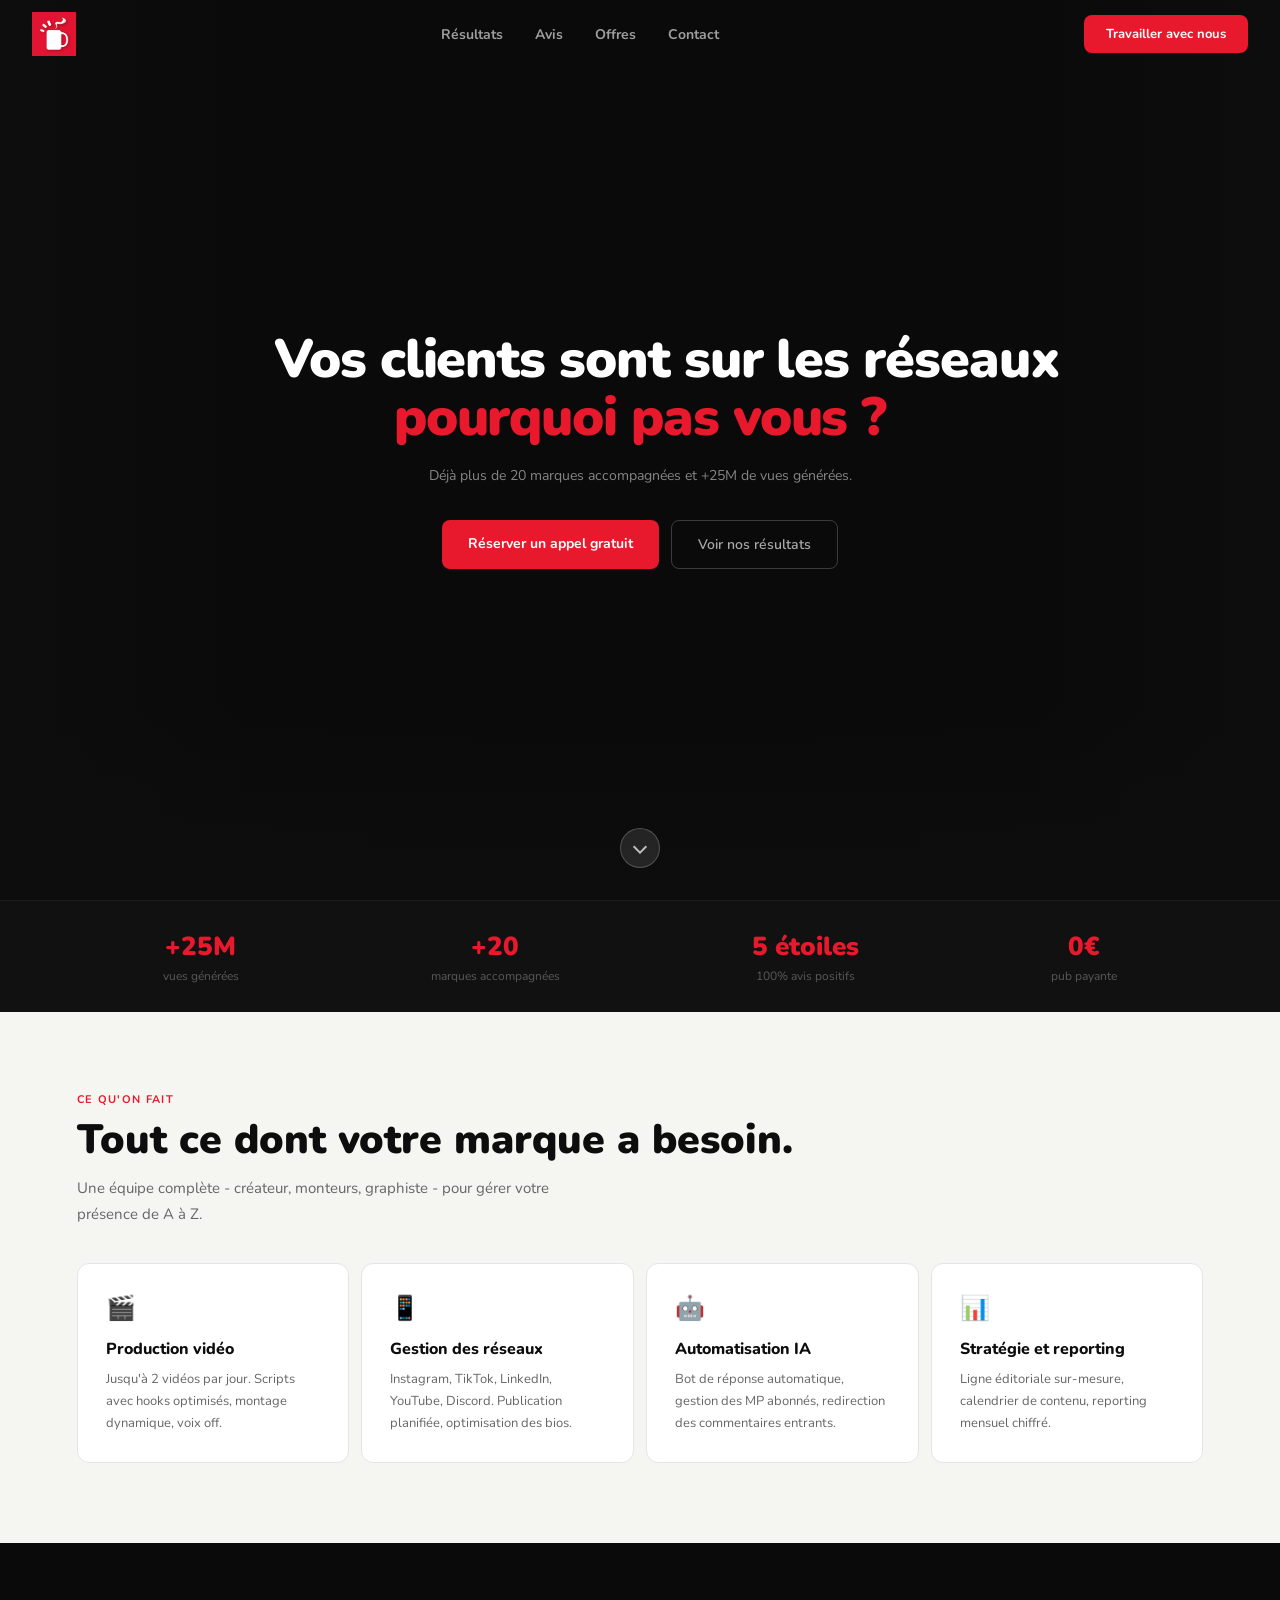
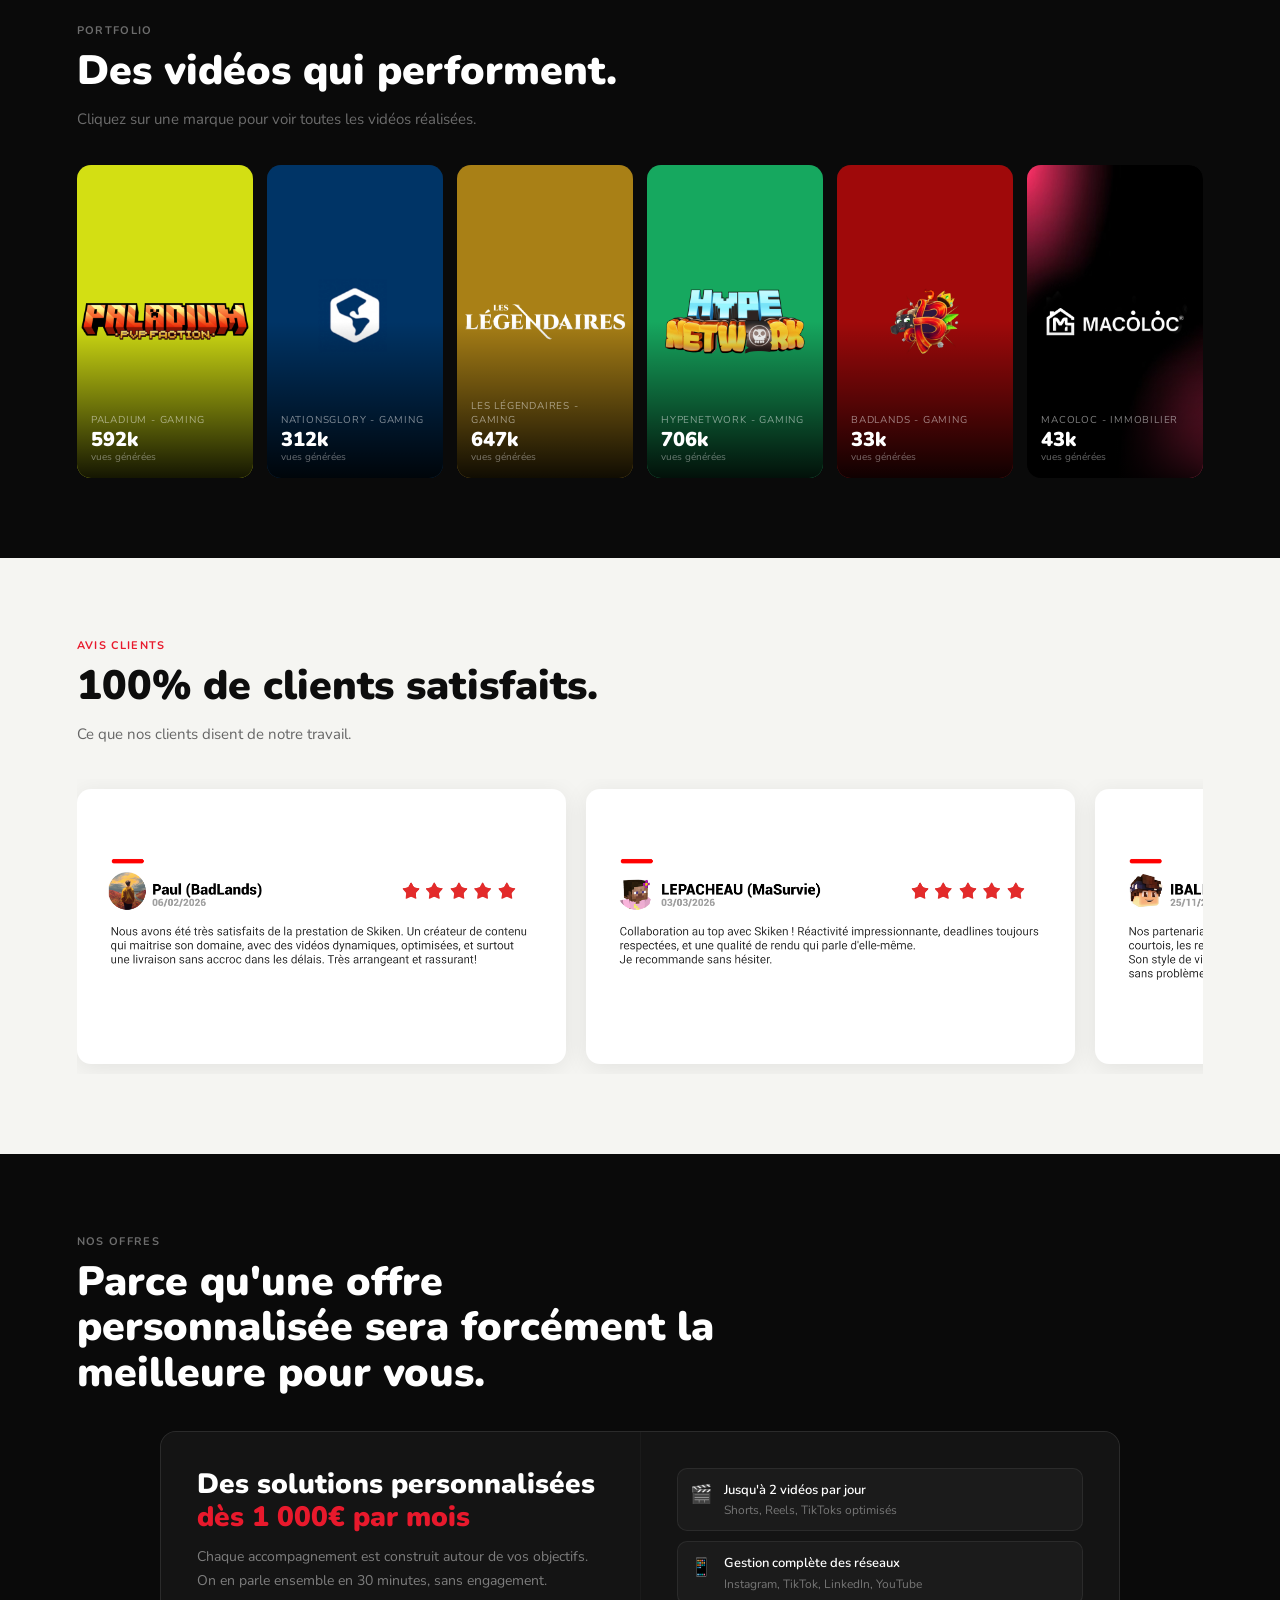
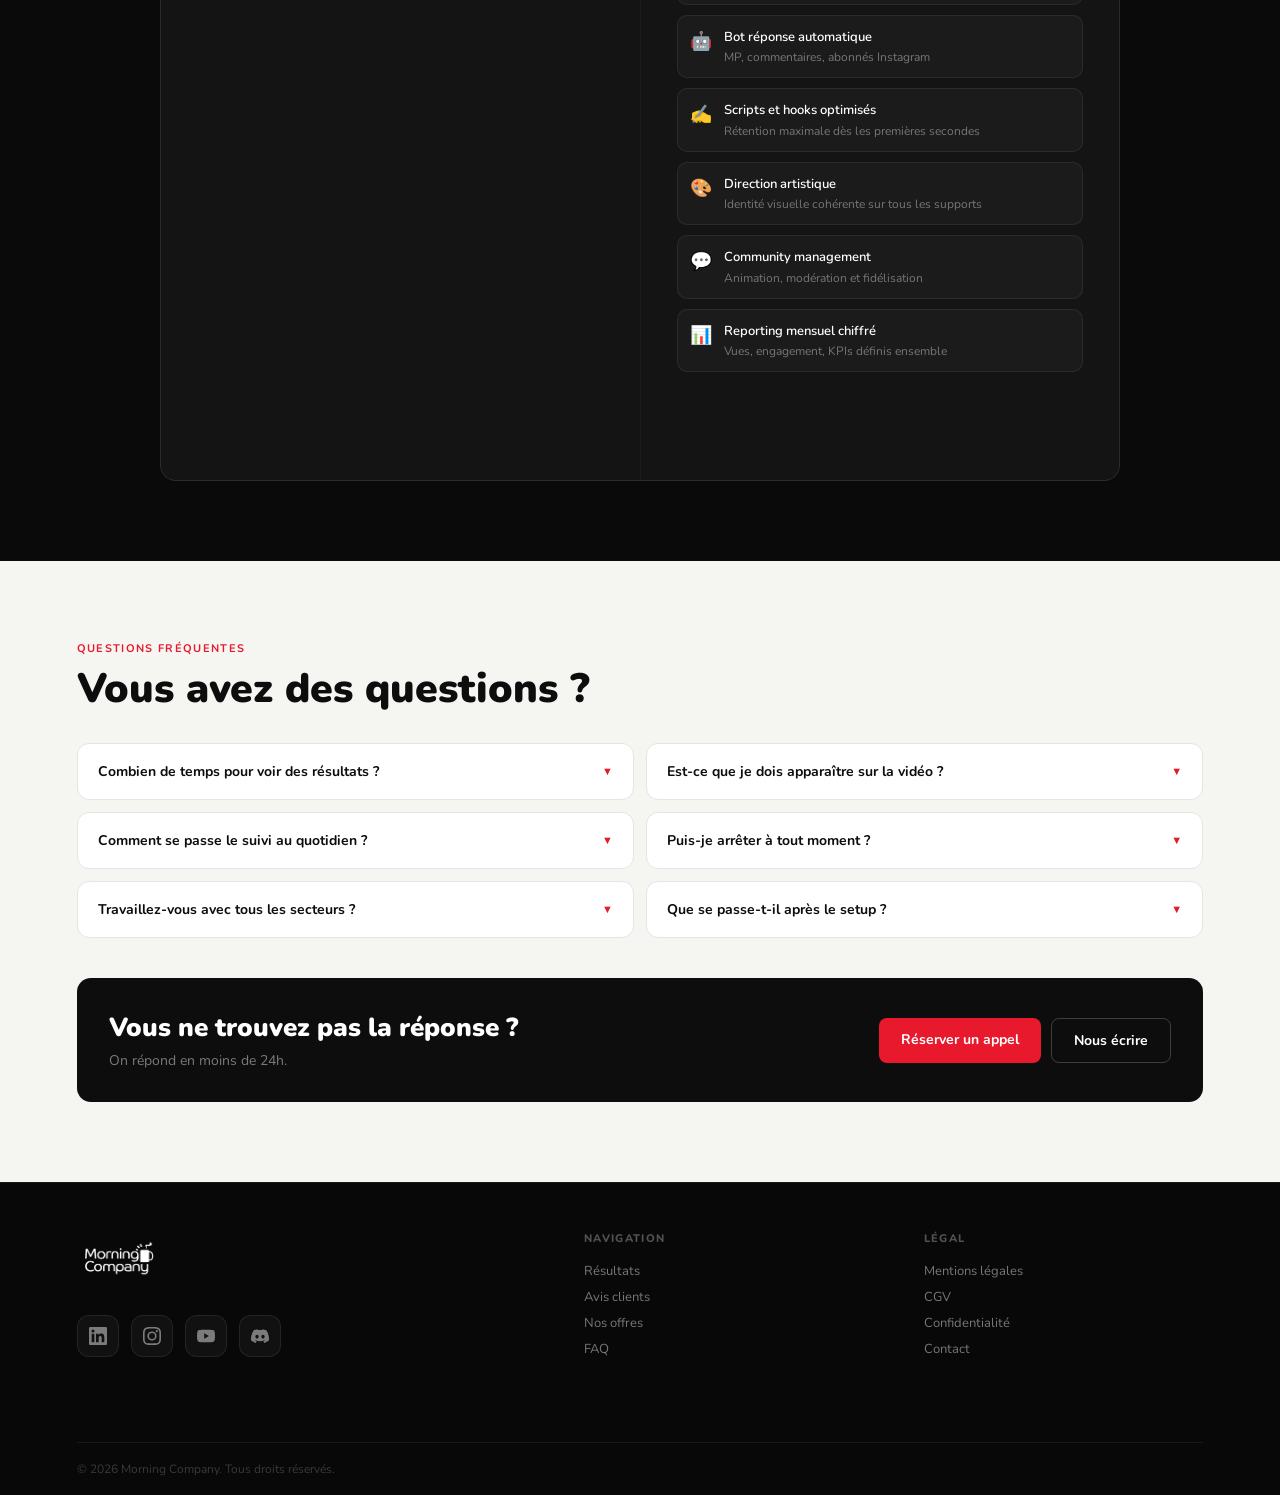
==== commit 75716d90: "feat: header and footer in others files" ====
--- a/index.html
+++ b/index.html
@@ -11,41 +11,14 @@
 <link rel="stylesheet" href="style.css">
 </head>
 <body>
-<script
-    src="https://code.jquery.com/jquery-3.3.1.js"
-    integrity="sha256-2Kok7MbOyxpgUVvAk/HJ2jigOSYS2auK4Pfzbm7uH60="
-    crossorigin="anonymous">
-</script>
-<script> 
-$(function(){
-  $("#header").load("header.html"); 
-  $("#footer").load("footer.html"); 
-});
-</script> 
-<!-- NAV -->
-<nav id="navbar">
-  <a href="#" class="nav-logo">
-    <img class="logo-desktop" src="images/morning/logo-tasse.png" alt="Morning Company">
-    <img class="logo-mobile"  src="images/morning/logo-tasse.png" alt="Morning Company">
-  </a>
-  <div class="nav-links" id="navLinks">
-    <a href="#resultats">Résultats</a>
-    <a href="#avis-section">Avis</a>
-    <a href="#offres">Offres</a>
-    <a href="#contact">Contact</a>
-  </div>
-  <div class="nav-right">
-    <a href="https://calendly.com/contact-morningcompany/30min" target="_blank" class="nav-cta">Travailler avec nous</a>
-    <button class="nav-burger" id="burgerBtn"><span></span><span></span><span></span></button>
-  </div>
-</nav>
+<script src="load.js"></script>
+<div id="header"></div>
 
 <!-- HERO -->
 <div class="hero">
   <div class="bg-carousel">
     <div class="bg-track" id="bgTrack1"></div>
     <div class="bg-track" id="bgTrack2"></div>
-    <div class="bg-track" id="bgTrack3"></div>
   </div>
   <div class="hero-ov-dark"></div>
   <div class="hero-ov-sides"></div>
@@ -90,32 +63,32 @@
   <h2 class="s-title s-title-w">Des vidéos qui performent.</h2>
   <p class="s-sub" style="margin-bottom:32px">Cliquez sur une marque pour voir toutes les vidéos réalisées.</p>
   <div class="port-grid">
-    <div class="port-card" onclick="window.open('https://www.youtube.com/watch?v=IuIV3Cb0Mqs&list=PL3CdIvZmviUSHH9ybdQ5RD9KAFREJdEhq','_blank')">
+    <div class="port-card" data-url="https://www.youtube.com/watch?v=IuIV3Cb0Mqs&list=PL3CdIvZmviUSHH9ybdQ5RD9KAFREJdEhq">
       <img class="port-thumb" src="images/presse/cover_paladium.jpg" alt="Paladium" loading="eager" onerror="if(this.src.includes('.jpg')){this.src=this.src.replace('.jpg','.png')}else{this.style.display='none'}">
       <div class="port-card-cursor"><div class="port-card-cursor-circle">▶</div></div>
       <div class="port-overlay"><div class="port-client-name">Paladium - Gaming</div><div class="port-stat">592k</div><div class="port-label">vues générées</div></div>
     </div>
-    <div class="port-card" onclick="window.open('https://www.youtube.com/watch?v=nqMRZmwl0QE&list=PL3CdIvZmviURuCTDnUMGKYgmgR4g9nV1Y','_blank')">
+    <div class="port-card" data-url="https://www.youtube.com/watch?v=nqMRZmwl0QE&list=PL3CdIvZmviURuCTDnUMGKYgmgR4g9nV1Y">
       <img class="port-thumb" src="images/presse/cover_nationsglory.jpg" alt="NationsGlory" loading="eager" onerror="if(this.src.includes('.jpg')){this.src=this.src.replace('.jpg','.png')}else{this.style.display='none'}">
       <div class="port-card-cursor"><div class="port-card-cursor-circle">▶</div></div>
       <div class="port-overlay"><div class="port-client-name">NationsGlory - Gaming</div><div class="port-stat">312k</div><div class="port-label">vues générées</div></div>
     </div>
-    <div class="port-card" onclick="window.open('https://www.youtube.com/@tsumablox','_blank')">
+    <div class="port-card" data-url="https://www.youtube.com/@tsumablox">
       <img class="port-thumb" src="images/presse/cover_legendaires.jpg" alt="Les Légendaires" loading="eager" onerror="if(this.src.includes('.jpg')){this.src=this.src.replace('.jpg','.png')}else{this.style.display='none'}">
       <div class="port-card-cursor"><div class="port-card-cursor-circle">▶</div></div>
       <div class="port-overlay"><div class="port-client-name">Les Légendaires - Gaming</div><div class="port-stat">647k</div><div class="port-label">vues générées</div></div>
     </div>
-    <div class="port-card" onclick="window.open('https://www.youtube.com/watch?v=eFtxpiRCwdw&list=PL3CdIvZmviUTRMnwNWKeMuS2lHwNVv850','_blank')">
+    <div class="port-card" data-url="https://www.youtube.com/watch?v=eFtxpiRCwdw&list=PL3CdIvZmviUTRMnwNWKeMuS2lHwNVv850">
       <img class="port-thumb" src="images/presse/cover_hypenetwork.jpg" alt="HypeNetwork" loading="eager" onerror="if(this.src.includes('.jpg')){this.src=this.src.replace('.jpg','.png')}else{this.style.display='none'}">
       <div class="port-card-cursor"><div class="port-card-cursor-circle">▶</div></div>
       <div class="port-overlay"><div class="port-client-name">HypeNetwork - Gaming</div><div class="port-stat">706k</div><div class="port-label">vues générées</div></div>
     </div>
-    <div class="port-card" onclick="window.open('https://www.youtube.com/watch?v=eNBKplVTTgE&list=PL3CdIvZmviUQr-JhVwPgVXypGFdB-CYja','_blank')">
+    <div class="port-card" data-url="https://www.youtube.com/watch?v=eNBKplVTTgE&list=PL3CdIvZmviUQr-JhVwPgVXypGFdB-CYja">
       <img class="port-thumb" src="images/presse/cover_badlands.jpg" alt="BadLands" loading="eager" onerror="if(this.src.includes('.jpg')){this.src=this.src.replace('.jpg','.png')}else{this.style.display='none'}">
       <div class="port-card-cursor"><div class="port-card-cursor-circle">▶</div></div>
       <div class="port-overlay"><div class="port-client-name">BadLands - Gaming</div><div class="port-stat">33k</div><div class="port-label">vues générées</div></div>
     </div>
-    <div class="port-card" onclick="window.open('https://www.youtube.com/watch?v=rICJ7c6M8hc&list=PL3CdIvZmviUR1zTOG0r3VnYJJTfpMh7jV','_blank')">
+    <div class="port-card"  data-url="https://www.youtube.com/watch?v=rICJ7c6M8hc&list=PL3CdIvZmviUR1zTOG0r3VnYJJTfpMh7jV">
       <img class="port-thumb" src="images/presse/cover_macoloc.jpg" alt="Macoloc" loading="eager" onerror="if(this.src.includes('.jpg')){this.src=this.src.replace('.jpg','.png')}else{this.style.display='none'}">
       <div class="port-card-cursor"><div class="port-card-cursor-circle">▶</div></div>
       <div class="port-overlay"><div class="port-client-name">Macoloc - Immobilier</div><div class="port-stat">43k</div><div class="port-label">vues générées</div></div>
@@ -223,8 +196,7 @@
 </section>
 
 <!-- FOOTER -->
-<div id="footer"></div>
-
+<div class="footer" id="footer"></div>
 
 <script src="functions.js"></script>
 </body>
--- a/style.css
+++ b/style.css
@@ -168,24 +168,152 @@
 .faq-btn-mail:hover { border-color:rgba(255,255,255,.5); }
 
 /* ── FOOTER ── */
-footer { background:#080808; border-top:1px solid var(--border); padding:48px 6% 0; display:grid; grid-template-columns:1.6fr 1fr 1fr; gap:60px; align-items:start; }
-.footer-col { display:flex; flex-direction:column; gap:8px; }
-.footer-col a { display:block; font-size:13px; color:rgba(255,255,255,.45); text-decoration:none; transition:color .2s; width:fit-content; }
-.footer-col a:visited { color:rgba(255,255,255,.45); }
-.footer-col a:hover { color:var(--white); }
-footer a { color:rgba(255,255,255,.45); text-decoration:none; }
-footer a:visited { color:rgba(255,255,255,.45); }
-footer a:hover { color:var(--white); }
-.footer-col-title { font-size:11px; font-weight:800; text-transform:uppercase; letter-spacing:.12em; color:rgba(255,255,255,.3); margin-bottom:8px; }
-.footer-logo { margin-bottom:8px; }
-.footer-logo img { height:56px; width:auto; object-fit:contain; display:block; }
-.footer-socials { display:flex; gap:8px; flex-wrap:wrap; margin-top:8px; }
-.footer-social { width:38px; height:38px; border-radius:8px; background:rgba(255,255,255,.06); border:1px solid var(--border); display:flex; align-items:center; justify-content:center; text-decoration:none; color:rgba(255,255,255,.5); transition:background .2s, border-color .2s, color .2s, transform .2s; }
-.footer-social:hover { background:rgba(232,25,44,.15); border-color:rgba(232,25,44,.5); color:var(--white); transform:translateY(-2px); }
-.footer-bottom { grid-column:1/-1; padding:18px 0; margin-top:24px; border-top:1px solid var(--border); font-size:12px; color:rgba(255,255,255,.2); }
-.footer-discord { display:inline-flex; align-items:center; gap:8px; background:#5865F2; color:#fff; font-family:var(--font); font-weight:700; font-size:13px; padding:9px 16px; border-radius:8px; margin-top:4px; text-decoration:none; transition:opacity .2s, transform .2s; width:fit-content; }
-.footer-discord:hover { opacity:.88; transform:translateY(-2px); }
-
+footer {
+  background: #080808;
+  border-top: 1px solid var(--border);
+  padding: 48px 6% 0;
+
+  display: grid;
+  grid-template-columns: 1.6fr 1fr 1fr;
+  gap: 60px;
+  align-items: start;
+}
+
+/* COLONNES */
+.footer-col {
+  display: flex;
+  flex-direction: column;
+  gap: 8px;
+}
+
+.footer-col a {
+  font-size: 13px;
+  color: rgba(255,255,255,.45);
+  text-decoration: none;
+  width: fit-content;
+  transition: color .2s;
+}
+
+.footer-col a:hover {
+  color: var(--white);
+}
+
+/* TITRES */
+.footer-col-title {
+  font-size: 11px;
+  font-weight: 800;
+  text-transform: uppercase;
+  letter-spacing: .12em;
+  color: rgba(255,255,255,.3);
+  margin-bottom: 8px;
+}
+
+/* LOGO */
+.footer-logo {
+  margin-bottom: 8px;
+}
+
+.footer-logo img {
+  height: 56px;
+  width: auto;
+  display: block;
+}
+
+/* SOCIALS */
+.footer-socials {
+  display: flex;
+  gap: 12px;
+  flex-wrap: wrap;
+  margin-top: 12px;
+}
+
+/* BOUTONS */
+.footer-social {
+  width: 42px;
+  height: 42px;
+  min-width: 42px;
+
+  display: flex;
+  align-items: center;
+  justify-content: center;
+
+  border-radius: 12px;
+
+  background: rgba(255,255,255,0.04);
+  border: 1px solid rgba(255,255,255,0.08);
+
+  color: rgba(255,255,255,0.6);
+  text-decoration: none;
+
+  transition: all 0.25s ease;
+}
+
+/* IMPORTANT : FIX SVG */
+.footer-social svg {
+  width: 18px;
+  height: 18px;
+  display: block; /* 🔥 FIX CLÉ */
+  flex-shrink: 0;
+  transition: transform 0.25s ease;
+}
+
+/* HOVER */
+.footer-social:hover {
+  background: linear-gradient(135deg, rgba(232,25,44,0.2), rgba(232,25,44,0.05));
+  border-color: rgba(232,25,44,0.6);
+  color: #fff;
+
+  transform: translateY(-3px) scale(1.05);
+  box-shadow: 0 8px 20px rgba(232,25,44,0.25);
+}
+
+.footer-social:hover svg {
+  transform: scale(1.1);
+}
+
+/* BOTTOM */
+.footer-bottom {
+  grid-column: 1 / -1;
+  padding: 18px 0;
+  margin-top: 24px;
+  border-top: 1px solid var(--border);
+  font-size: 12px;
+  color: rgba(255,255,255,.2);
+}
+
+/* =========================
+   RESPONSIVE
+========================= */
+
+/* TABLET */
+@media (max-width: 900px) {
+  footer {
+    grid-template-columns: 1fr 1fr;
+    gap: 40px;
+  }
+}
+
+/* MOBILE */
+@media (max-width: 600px) {
+  footer {
+    grid-template-columns: 1fr;
+    gap: 30px;
+  }
+
+  .footer-logo img {
+    height: 48px;
+  }
+
+  .footer-social {
+    width: 38px;
+    height: 38px;
+  }
+
+  .footer-social svg {
+    width: 16px;
+    height: 16px;
+  }
+}
 /* ── SERVICES LIGHT ── */
 .svc-light { background:var(--white) !important; border:1px solid #e5e5e5 !important; border-radius:12px !important; }
 
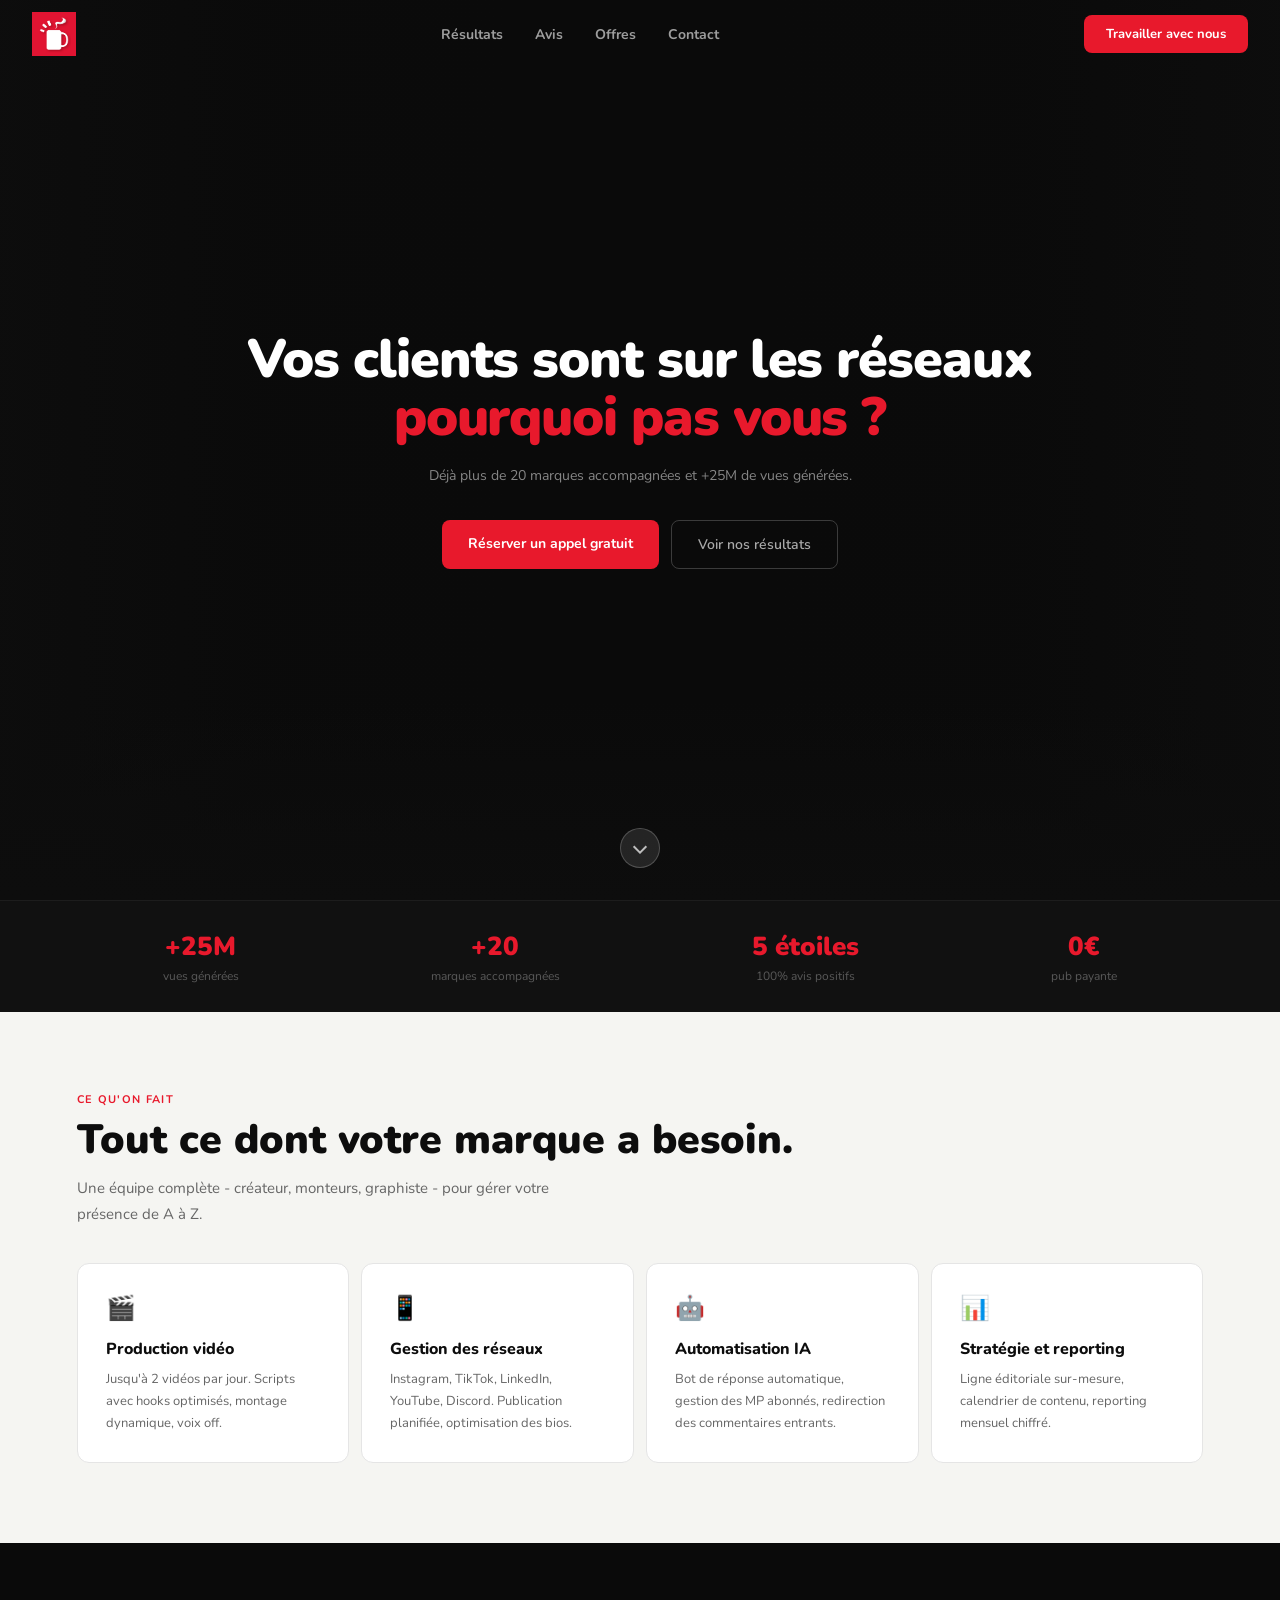
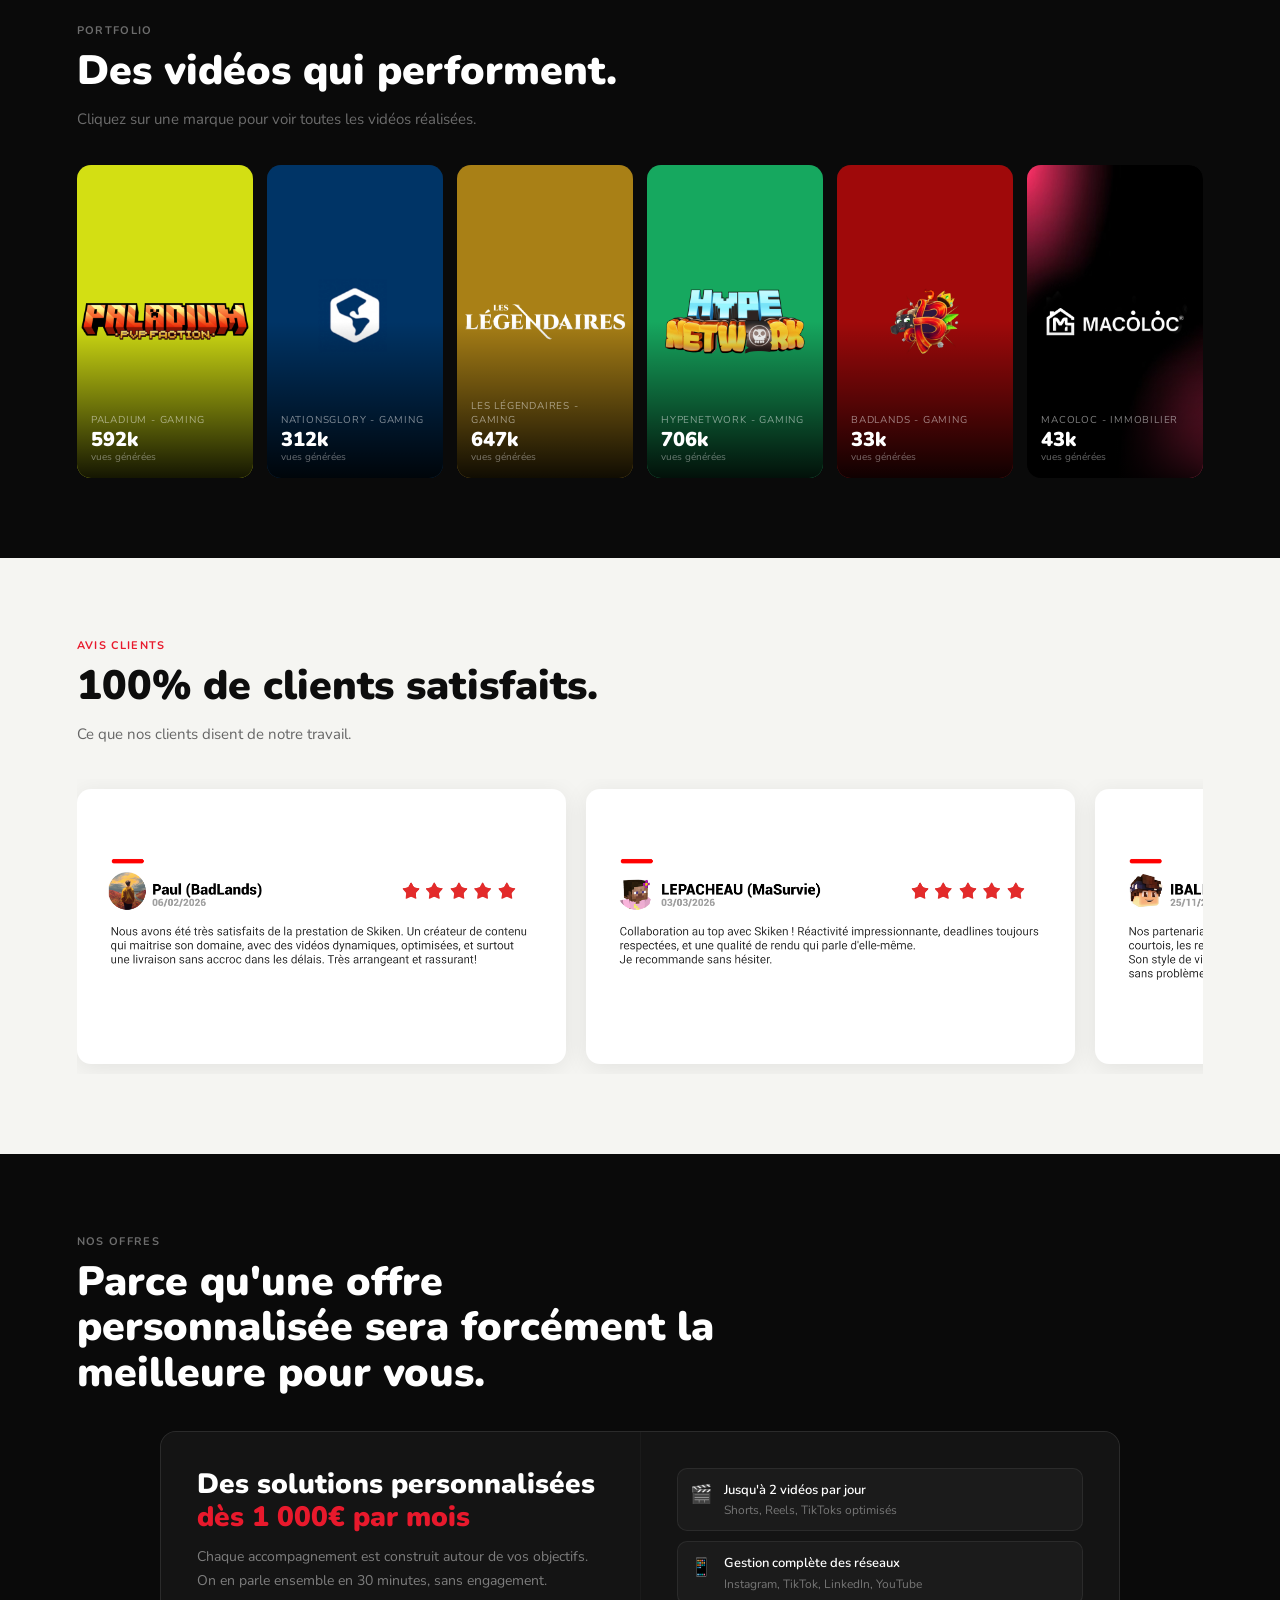
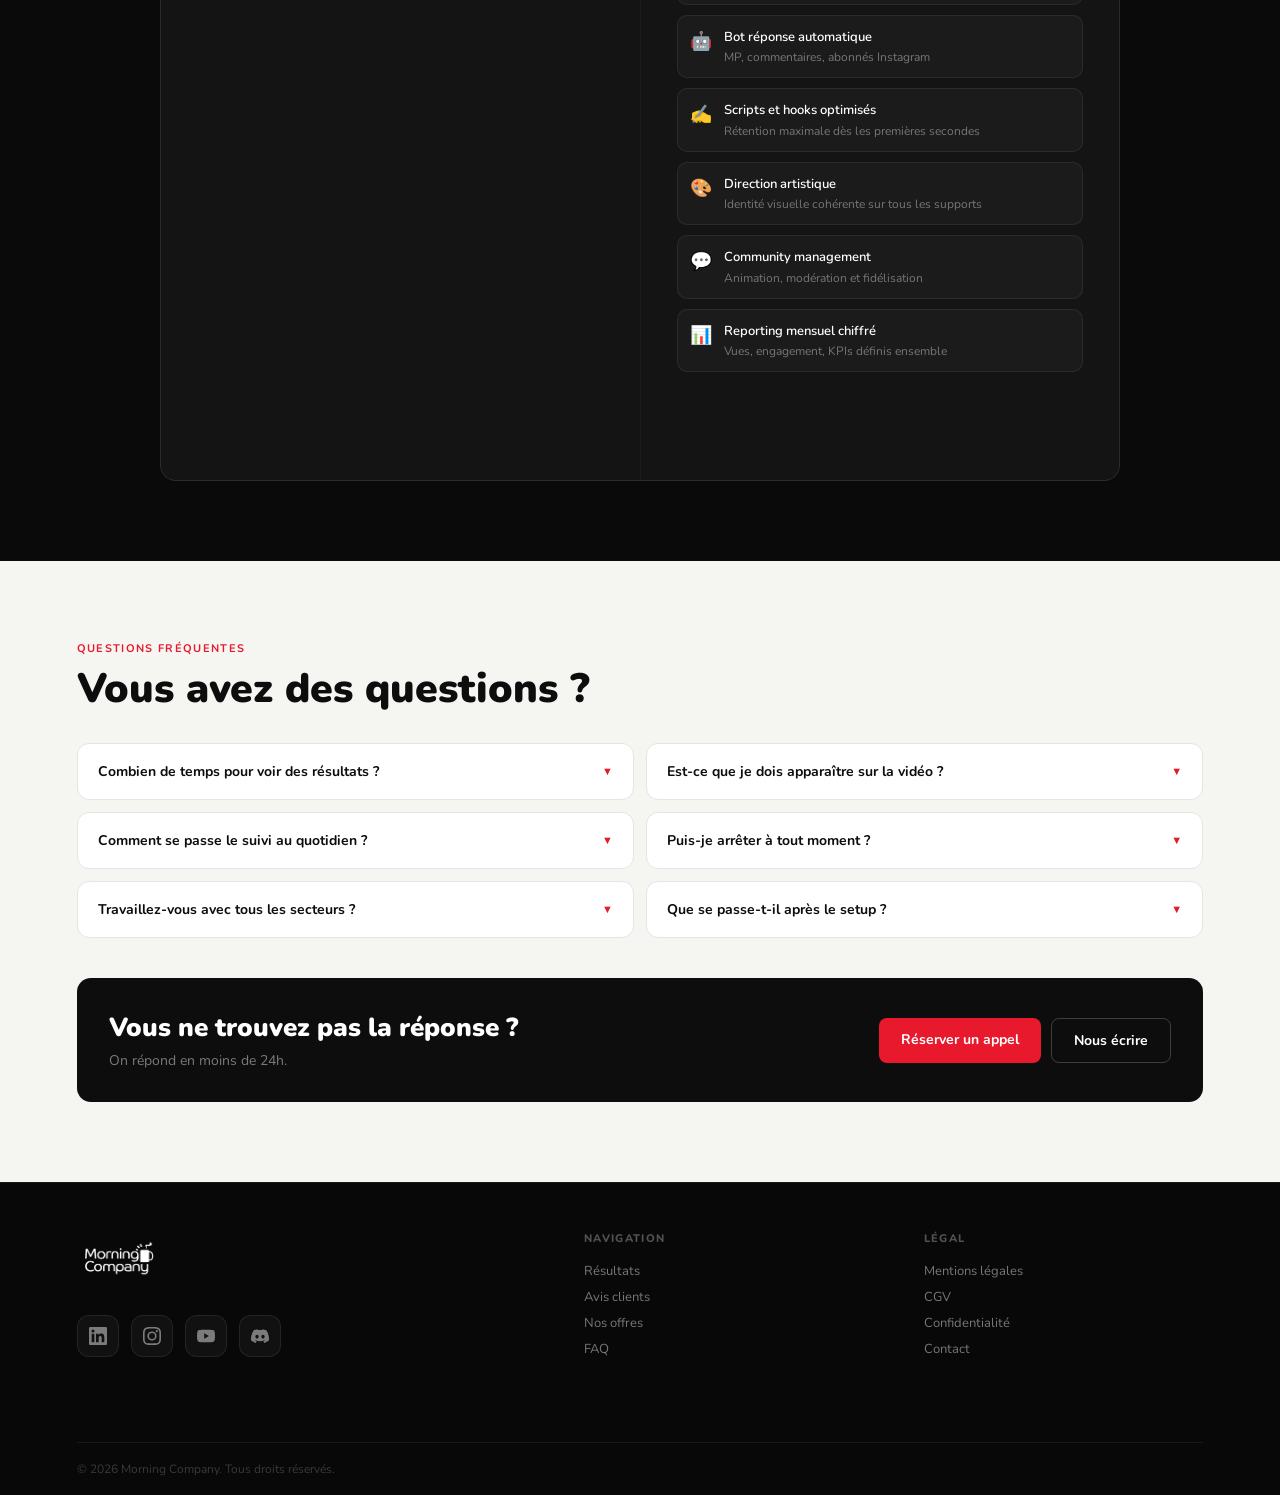
==== commit c2196da3: "fix: h1 not centered" ====
--- a/index.html
+++ b/index.html
@@ -24,7 +24,10 @@
   <div class="hero-ov-sides"></div>
   <div class="hero-ov-bottom"></div>
   <div class="hero-content">
-    <h1>Vos clients sont sur les réseaux<br><em>pourquoi pas vous ?</em></h1>
+    <h1>
+      <span class="hero-line-1">Vos clients sont sur les réseaux</span>
+      <span class="hero-line-2">pourquoi pas vous ?</span>
+    </h1>
     <p class="hero-sub">Déjà plus de 20 marques accompagnées et +25M de vues générées.</p>
     <div class="hero-btns">
       <a href="https://calendly.com/contact-morningcompany/30min" target="_blank" class="btn-red">Réserver un appel gratuit</a>
--- a/style.css
+++ b/style.css
@@ -63,8 +63,45 @@
 .hero-ov-sides  { position:absolute; inset:0; z-index:2; background:linear-gradient(to right, rgba(13,13,13,.9) 0%, rgba(13,13,13,.1) 20%, transparent 40%, transparent 60%, rgba(13,13,13,.1) 80%, rgba(13,13,13,.9) 100%); }
 .hero-ov-bottom { position:absolute; bottom:0; left:0; right:0; height:200px; z-index:2; background:linear-gradient(to bottom, transparent, var(--dark)); }
 .hero-content { position:relative; z-index:10; padding:0 5%; max-width:860px; }
-.hero h1 { font-weight:900; font-size:clamp(32px,4.2vw,64px); line-height:1.08; letter-spacing:-.02em; color:var(--white); margin-bottom:18px; white-space:nowrap; }
-.hero h1 em { color:var(--red); font-style:normal; display:block; }
+.hero h1 {
+  font-weight: 900;
+  font-size: clamp(32px, 4.2vw, 64px);
+  line-height: 1.08;
+  letter-spacing: -0.02em;
+  color: var(--white);
+  margin-bottom: 18px;
+
+  text-align: center;
+
+  display: flex;
+  flex-direction: column;
+  align-items: center;
+
+  white-space: nowrap; /* desktop = 1 ligne */
+}
+
+/* LIGNES */
+.hero-line-1 {
+  color: var(--white);
+}
+
+.hero-line-2 {
+  color: var(--red);
+}
+
+/* TABLETTE */
+@media (max-width: 900px) {
+  .hero h1 {
+    white-space: normal; /* autorise le retour à la ligne */
+  }
+}
+
+/* MOBILE */
+@media (max-width: 600px) {
+  .hero h1 {
+    white-space: normal;
+  }
+}.hero h1 em { color:var(--red); font-style:normal; display:block; }
 .hero-sub { font-size:clamp(13px,1.1vw,16px); color:rgba(255,255,255,.5); line-height:1.6; margin:0 auto 32px; white-space:nowrap; }
 .hero-btns { display:flex; gap:12px; justify-content:center; flex-wrap:wrap; }
 .btn-red { font-size:14px; font-weight:700; background:var(--red); color:var(--white); padding:14px 26px; border-radius:8px; text-decoration:none; transition:opacity .2s; }
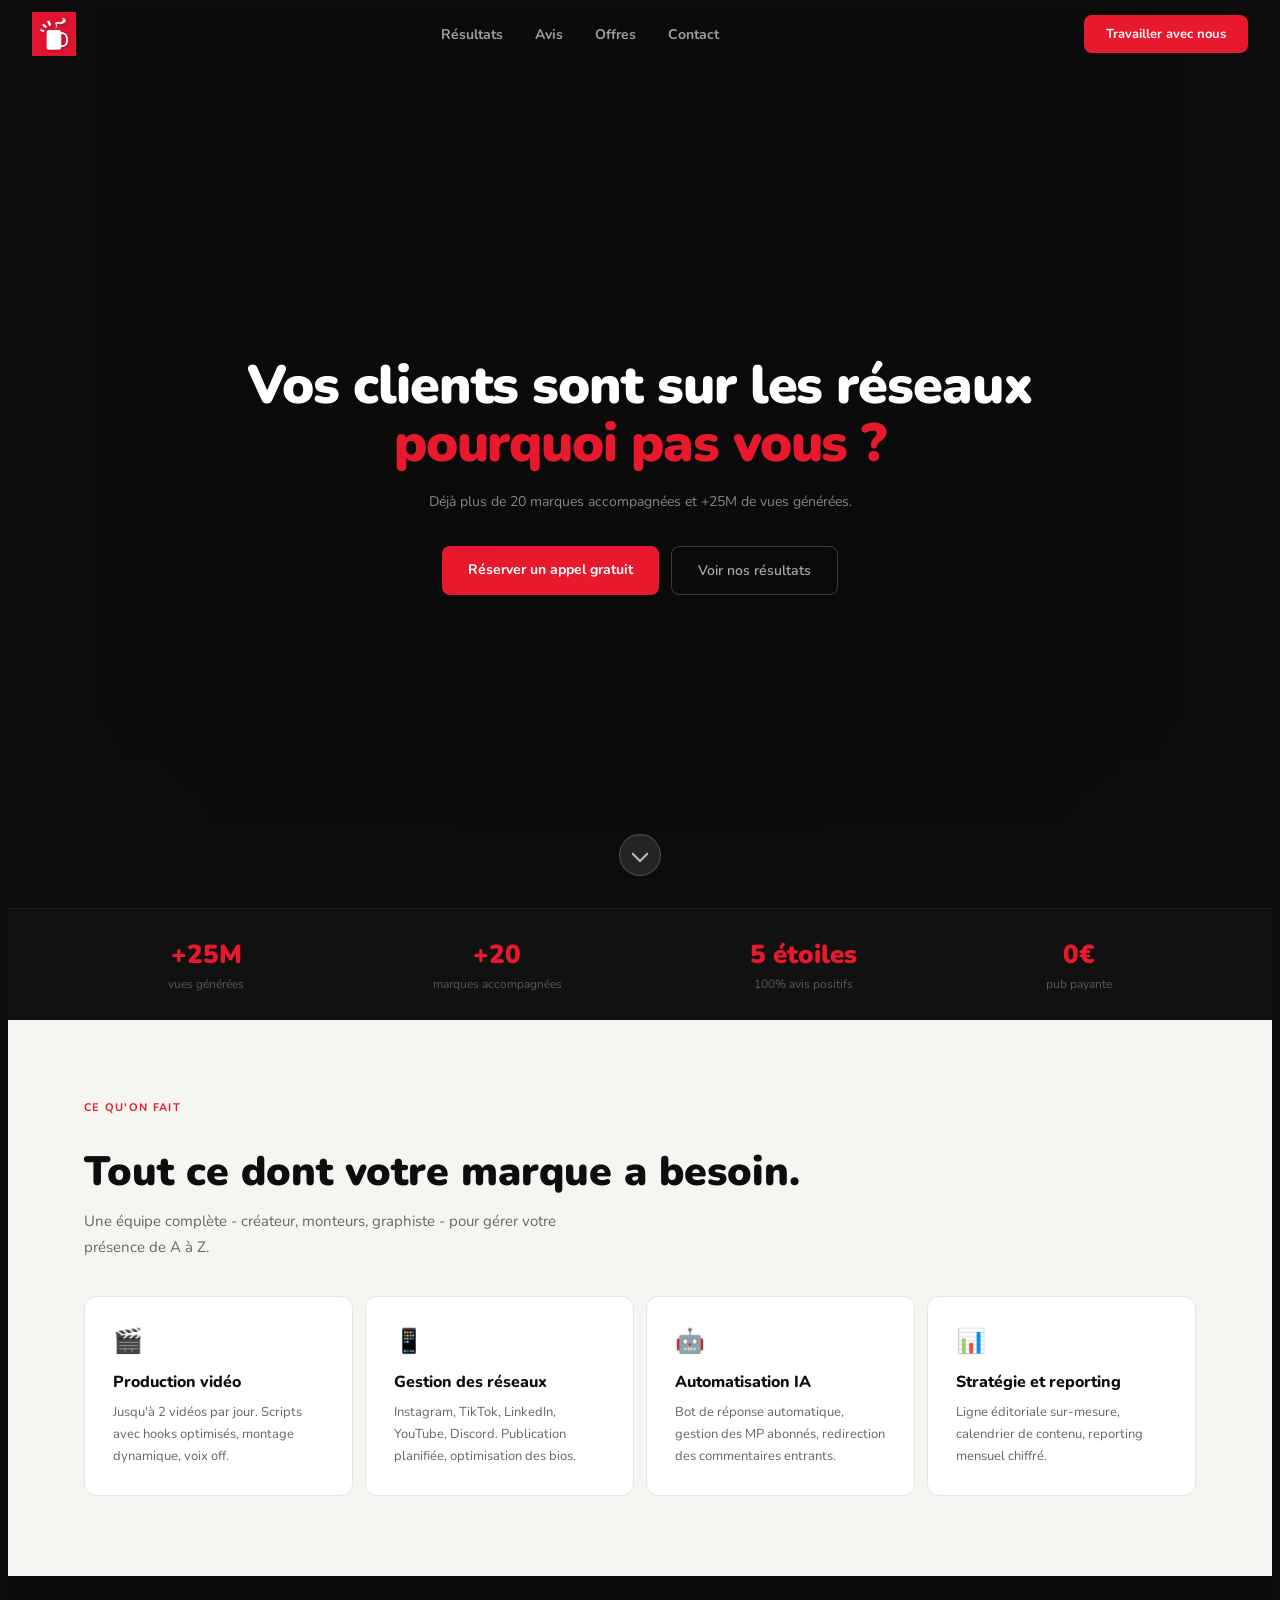
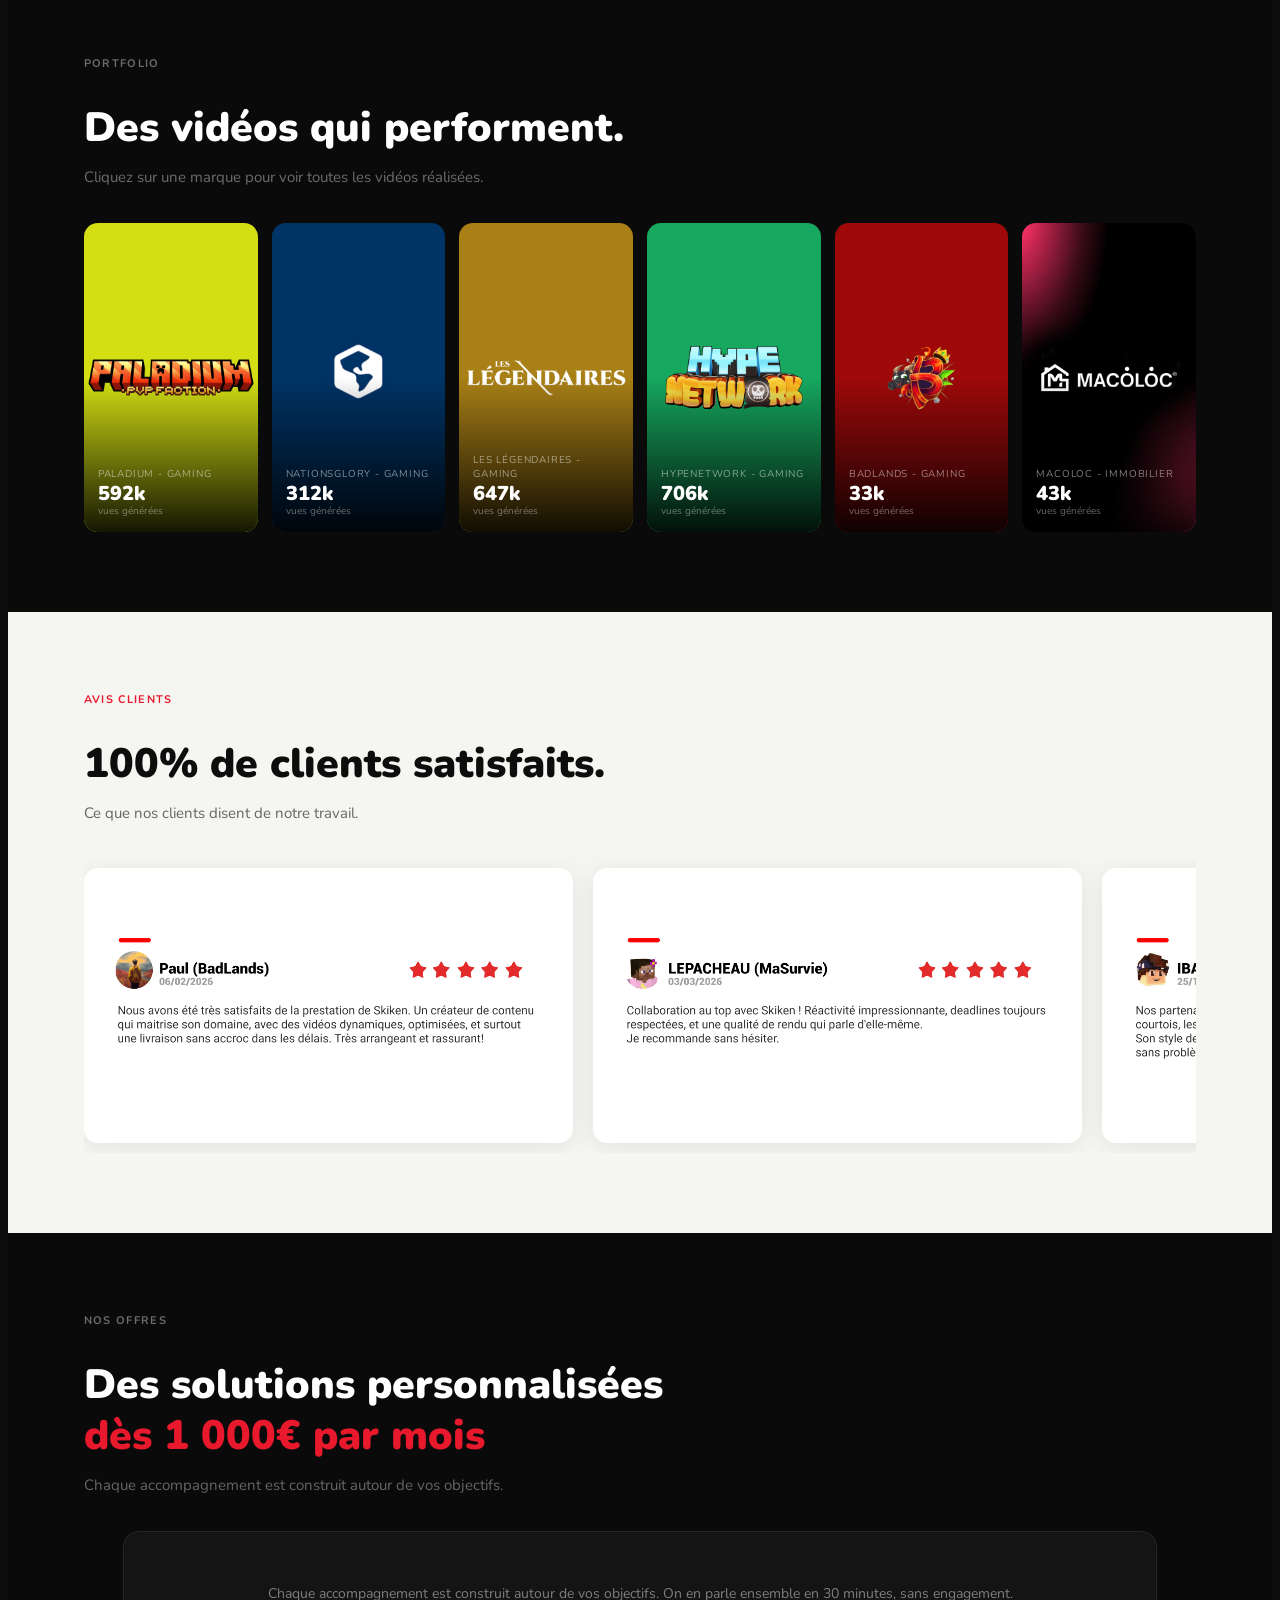
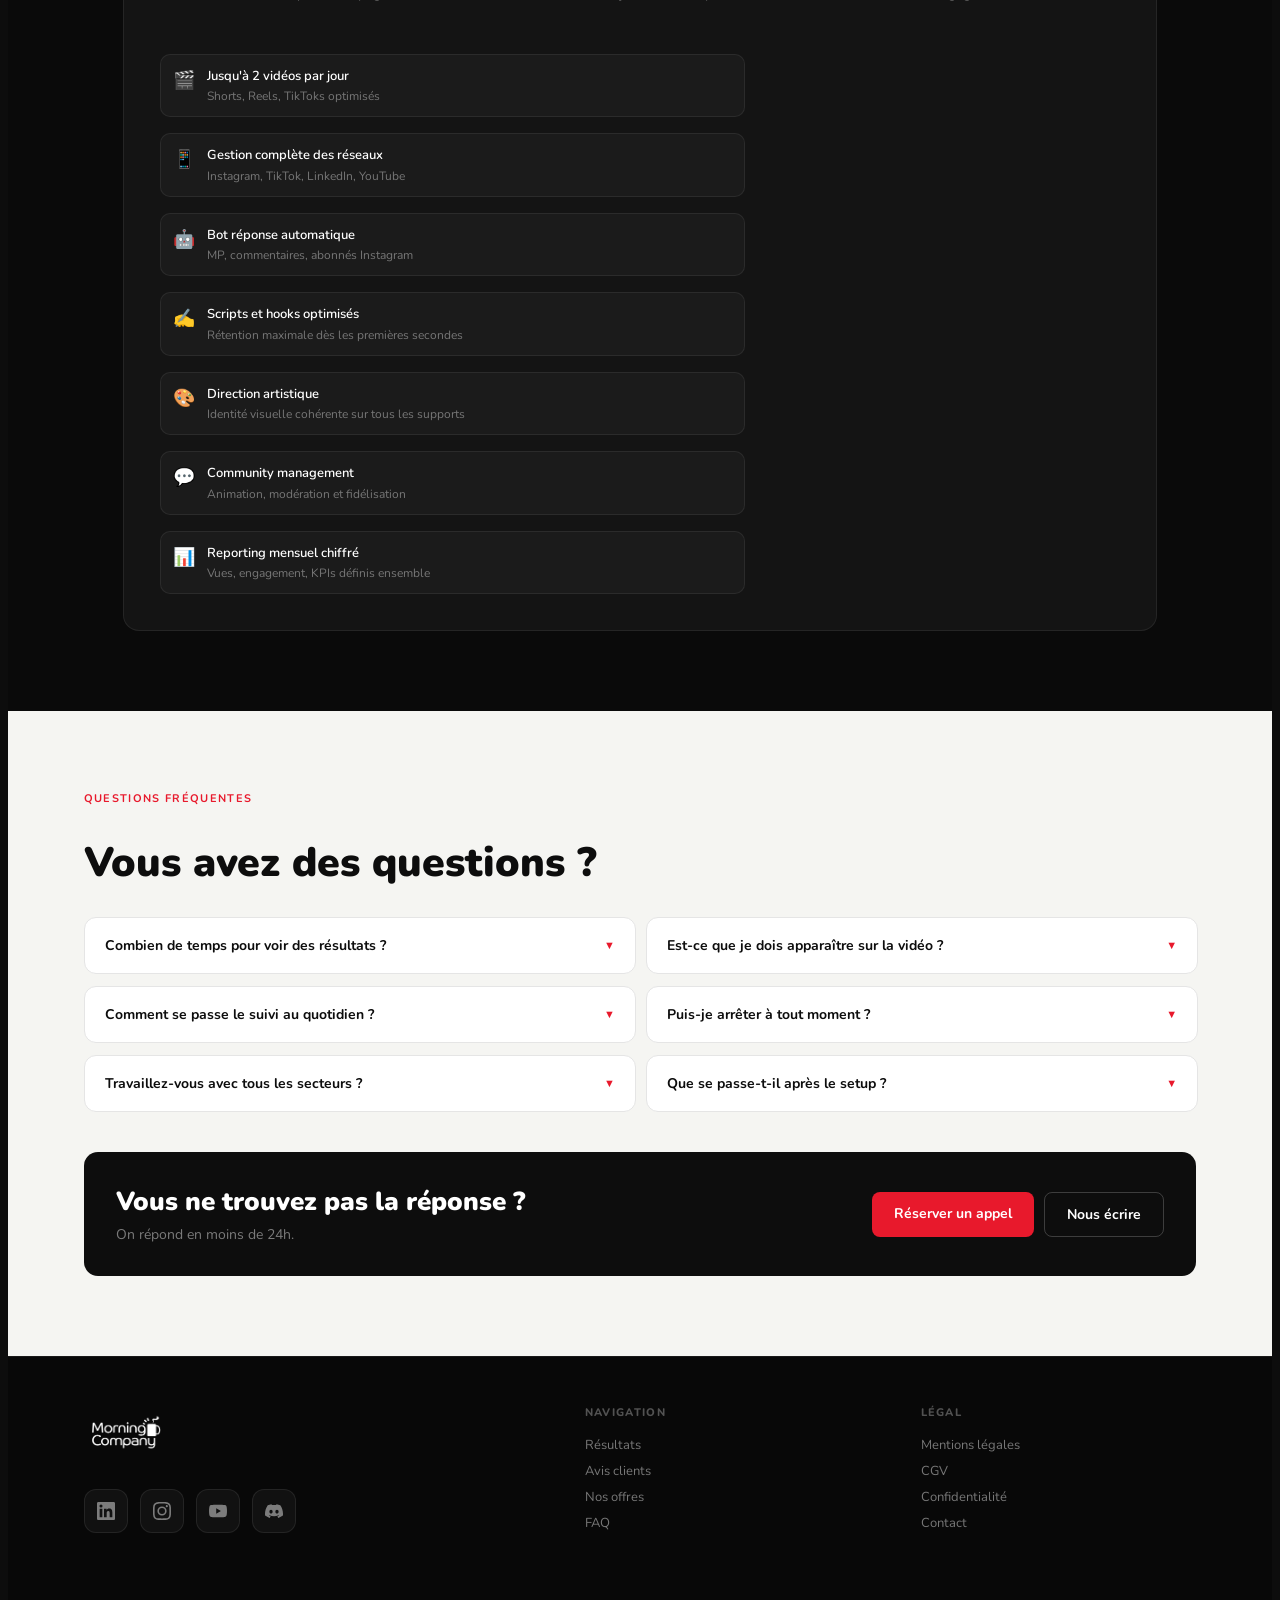
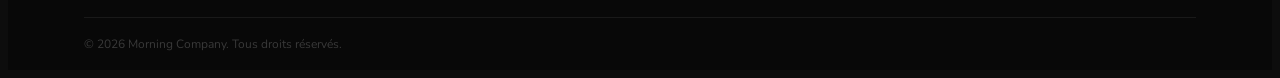
==== commit 13d77653: "V1 site vitrine fonctionelle et mobile" ====
--- a/index.html
+++ b/index.html
@@ -118,15 +118,31 @@
   </div>
 </section>
 
-<!-- OFFRES -->
 <section class="section-dark" id="offres">
   <div class="s-label s-label-w">Nos offres</div>
-  <h2 class="s-title s-title-w" style="max-width:640px;margin-bottom:36px">Parce qu'une offre personnalisée sera forcément la meilleure pour vous.</h2>
+  <h2 class="s-title s-title-w">
+    <span class="offre-line-1">Des solutions personnalisées</span>
+    <span class="offre-line-2">dès 1 000€ par mois</span>
+  </h2>
+  <p class="s-sub s-sub-dk" style="margin-bottom:32px">Chaque accompagnement est construit autour de vos objectifs.</p>
   <div class="pricing-wrap">
+    <!-- SOUS-TITRE -->
+    <p class="pricing-subtitle">Chaque accompagnement est construit autour de vos objectifs. On en parle ensemble en 30 minutes, sans engagement.</p>
+
+    <!-- COLONNE GAUCHE : FEATURES -->
     <div class="pricing-col pricing-col-left">
-      <div class="pricing-headline">Des solutions personnalisées<br><em>dès 1 000€ par mois</em></div>
-      <p class="pricing-tagline">Chaque accompagnement est construit autour de vos objectifs. On en parle ensemble en 30 minutes, sans engagement.</p>
-      <div id="calendly-embed" style="min-width:280px;height:420px;margin-top:16px;border-radius:12px;overflow:hidden;"></div>
+      <div class="pricing-feat"><div class="pricing-feat-icon">🎬</div><div><div class="pricing-feat-text">Jusqu'à 2 vidéos par jour</div><div class="pricing-feat-sub">Shorts, Reels, TikToks optimisés</div></div></div>
+      <div class="pricing-feat"><div class="pricing-feat-icon">📱</div><div><div class="pricing-feat-text">Gestion complète des réseaux</div><div class="pricing-feat-sub">Instagram, TikTok, LinkedIn, YouTube</div></div></div>
+      <div class="pricing-feat"><div class="pricing-feat-icon">🤖</div><div><div class="pricing-feat-text">Bot réponse automatique</div><div class="pricing-feat-sub">MP, commentaires, abonnés Instagram</div></div></div>
+      <div class="pricing-feat"><div class="pricing-feat-icon">✍️</div><div><div class="pricing-feat-text">Scripts et hooks optimisés</div><div class="pricing-feat-sub">Rétention maximale dès les premières secondes</div></div></div>
+      <div class="pricing-feat"><div class="pricing-feat-icon">🎨</div><div><div class="pricing-feat-text">Direction artistique</div><div class="pricing-feat-sub">Identité visuelle cohérente sur tous les supports</div></div></div>
+      <div class="pricing-feat"><div class="pricing-feat-icon">💬</div><div><div class="pricing-feat-text">Community management</div><div class="pricing-feat-sub">Animation, modération et fidélisation</div></div></div>
+      <div class="pricing-feat"><div class="pricing-feat-icon">📊</div><div><div class="pricing-feat-text">Reporting mensuel chiffré</div><div class="pricing-feat-sub">Vues, engagement, KPIs définis ensemble</div></div></div>
+    </div>
+
+    <!-- COLONNE DROITE : Calendly -->
+    <div class="pricing-col pricing-col-right">
+      <div id="calendly-embed"></div>
       <link href="https://assets.calendly.com/assets/external/widget.css" rel="stylesheet">
       <script src="https://assets.calendly.com/assets/external/widget.js" type="text/javascript" async></script>
       <script>
@@ -140,15 +156,6 @@
         });
       </script>
     </div>
-    <div class="pricing-col pricing-col-right">
-      <div class="pricing-feat"><div class="pricing-feat-icon">🎬</div><div><div class="pricing-feat-text">Jusqu'à 2 vidéos par jour</div><div class="pricing-feat-sub">Shorts, Reels, TikToks optimisés</div></div></div>
-      <div class="pricing-feat"><div class="pricing-feat-icon">📱</div><div><div class="pricing-feat-text">Gestion complète des réseaux</div><div class="pricing-feat-sub">Instagram, TikTok, LinkedIn, YouTube</div></div></div>
-      <div class="pricing-feat"><div class="pricing-feat-icon">🤖</div><div><div class="pricing-feat-text">Bot réponse automatique</div><div class="pricing-feat-sub">MP, commentaires, abonnés Instagram</div></div></div>
-      <div class="pricing-feat"><div class="pricing-feat-icon">✍️</div><div><div class="pricing-feat-text">Scripts et hooks optimisés</div><div class="pricing-feat-sub">Rétention maximale dès les premières secondes</div></div></div>
-      <div class="pricing-feat"><div class="pricing-feat-icon">🎨</div><div><div class="pricing-feat-text">Direction artistique</div><div class="pricing-feat-sub">Identité visuelle cohérente sur tous les supports</div></div></div>
-      <div class="pricing-feat"><div class="pricing-feat-icon">💬</div><div><div class="pricing-feat-text">Community management</div><div class="pricing-feat-sub">Animation, modération et fidélisation</div></div></div>
-      <div class="pricing-feat"><div class="pricing-feat-icon">📊</div><div><div class="pricing-feat-text">Reporting mensuel chiffré</div><div class="pricing-feat-sub">Vues, engagement, KPIs définis ensemble</div></div></div>
-    </div>
   </div>
 </section>
 
--- a/style.css
+++ b/style.css
@@ -1,119 +1,89 @@
 @import url('https://fonts.googleapis.com/css2?family=Nunito:wght@400;500;600;700;800;900&display=swap');
 
-:root {
-  --red: #E8192C;
-  --dark: #0D0D0D;
-  --panel: #141414;
-  --white: #fff;
-  --gray: #F5F5F2;
-  --border: rgba(255,255,255,0.07);
-  --font: 'Nunito', sans-serif;
-}
-* { box-sizing: border-box; margin: 0; padding: 0; }
-html { scroll-behavior: smooth; }
-body { font-family: var(--font); background: var(--dark); color: var(--white); overflow-x: hidden; }
+/* ── VARIABLES ── */
+:root { --red:#E8192C; --dark:#0D0D0D; --panel:#141414; --white:#fff; --gray:#F5F5F2; --border:rgba(255,255,255,0.07); --font:'Nunito',sans-serif; }
+
+/* ── BASE ── */
+html { scroll-behavior:smooth; }
+body { font-family:var(--font); background:var(--dark); color:var(--white); overflow-x:hidden; }
 
 /* ── NAV ── */
-nav {
-  position: fixed; top: 0; left: 0; right: 0; z-index: 200;
-  height: 68px; padding: 0 32px;
-  display: grid;
-  grid-template-columns: auto 1fr auto;
-  align-items: center;
-  gap: 24px;
-  transition: background .3s;
-}
-nav.scrolled { background: rgba(13,13,13,0.97); backdrop-filter: blur(14px); border-bottom: 1px solid var(--border); }
-.nav-logo { text-decoration: none; display: flex; align-items: center; }
-.logo-desktop { height: 44px; width: auto; display: block; object-fit: contain; }
-.logo-mobile  { height: 44px; width: auto; display: none;  object-fit: contain; }
-.nav-links { display: flex; gap: 32px; justify-content: center; }
-.nav-links a { font-size: 14px; font-weight: 700; color: rgba(255,255,255,.6); text-decoration: none; transition: color .2s; white-space: nowrap; }
-.nav-links a:hover { color: var(--white); }
-.nav-right { display: flex; align-items: center; gap: 12px; justify-content: flex-end; }
-.nav-cta { font-size: 13px; font-weight: 700; background: var(--red); color: var(--white); padding: 10px 22px; border-radius: 8px; text-decoration: none; transition: opacity .2s; white-space: nowrap; }
-.nav-cta:hover { opacity: .85; }
-.nav-burger {
-  display: none;
-  flex-direction: column;
-  gap: 6px;
-  cursor: pointer;
-  background: none;
-  border: none;
-  padding: 4px;
-}
-.nav-burger span { width: 24px; height: 2px; background: var(--white); border-radius: 2px; display: block; }
-
+nav { position:fixed; top:0; left:0; right:0; z-index:200; height:68px; padding:0 32px; display:grid; grid-template-columns:auto 1fr auto; align-items:center; gap:24px; transition:background .3s; }
+nav.scrolled { background:rgba(13,13,13,0.97); backdrop-filter:blur(14px); border-bottom:1px solid var(--border); }
+
+/* NAV ELEMENTS */
+.nav-logo { text-decoration:none; display:flex; align-items:center; }
+.logo-desktop { height:44px; width:auto; display:block; object-fit:contain; }
+.logo-mobile { height:44px; width:auto; display:none; object-fit:contain; }
+.nav-links { display:flex; gap:32px; justify-content:center; }
+.nav-links a { font-size:14px; font-weight:700; color:rgba(255,255,255,.6); text-decoration:none; transition:color .2s; white-space:nowrap; }
+.nav-links a:hover { color:var(--white); }
+.nav-right { display:flex; align-items:center; gap:12px; justify-content:flex-end; }
+.nav-cta { font-size:13px; font-weight:700; background:var(--red); color:var(--white); padding:10px 22px; border-radius:8px; text-decoration:none; transition:opacity .2s; white-space:nowrap; }
+.nav-cta:hover { opacity:.85; }
+
+/* ── BURGER ── */
+.nav-burger { display:none; flex-direction:column; gap:5px; cursor:pointer; }
+.nav-burger span { width:24px; height:2px; background:white; display:block; transition:all .3s ease; transform-origin:center; }
+.nav-burger.active span:nth-child(1) { transform:translateY(7px) rotate(45deg); }
+.nav-burger.active span:nth-child(2) { opacity:0; }
+.nav-burger.active span:nth-child(3) { transform:translateY(-7px) rotate(-45deg); }
+
+/* ── NAV ANIMATION ── */
+nav { transition:background .3s ease, transform .3s ease, opacity .3s ease; }
+nav.hidden { transform:translateY(-100%); opacity:0; }
+nav.visible { transform:translateY(0); opacity:1; }
+
+/* ── MOBILE ── */
+@media (max-width:700px){
+nav { grid-template-columns:1fr auto 1fr; align-items:center; background:rgba(13,13,13,0.97); backdrop-filter:blur(14px); border-bottom:1px solid var(--border); }
+.nav-logo { grid-column:2; justify-self:center; }
+.nav-burger { display:flex; grid-column:3; justify-self:end; }
+.nav-right { display:none; }
+.nav-links { position:absolute; top:68px; left:0; right:0; background:rgba(13,13,13,0.98); backdrop-filter:blur(14px); flex-direction:column; align-items:center; gap:20px; padding:20px 0; display:flex; opacity:0; transform:translateY(-10px); pointer-events:none; transition:all .35s ease; }
+.nav-links.active { opacity:1; transform:translateY(0); pointer-events:auto; }
+}
 /* ── HERO ── */
-.hero {
-  position: relative; width: 100%; height: 100vh;
-  display: flex; align-items: center; justify-content: center;
-  text-align: center; overflow: hidden;
-}
-.bg-carousel { position: absolute; inset: 0; overflow: hidden; z-index: 0; display: flex; flex-direction: column; gap: 8px; padding: 8px 0; }
-.bg-track { display: flex; flex: 1; width: max-content; gap: 8px; }
-.bg-track:nth-child(1) { animation: scrollBg  50s linear infinite; }
-.bg-track:nth-child(2) { animation: scrollBg2 60s linear infinite; }
-.bg-track:nth-child(3) { animation: scrollBg  55s linear infinite; }
-.bg-track video { height: 100%; width: auto; aspect-ratio: 9/16; object-fit: cover; flex-shrink: 0; border-radius: 14px; filter: brightness(0.55); }
-@keyframes scrollBg  { 0%{transform:translateX(0)} 100%{transform:translateX(-50%)} }
+.hero { position:relative; width:100%; height:100vh; display:flex; align-items:center; justify-content:center; text-align:center; overflow:hidden; }
+
+/* HERO BACKGROUND */
+.bg-carousel { position:absolute; inset:0; overflow:hidden; z-index:0; display:flex; flex-direction:column; gap:8px; padding:8px 0; }
+.bg-track { display:flex; flex:1; width:max-content; gap:8px; }
+.bg-track:nth-child(1) { animation:scrollBg 50s linear infinite; }
+.bg-track:nth-child(2) { animation:scrollBg2 60s linear infinite; }
+.bg-track:nth-child(3) { animation:scrollBg 55s linear infinite; }
+.bg-track video { height:100%; width:auto; aspect-ratio:9/16; object-fit:cover; flex-shrink:0; border-radius:14px; filter:brightness(.55); }
+
+@keyframes scrollBg { 0%{transform:translateX(0)} 100%{transform:translateX(-50%)} }
 @keyframes scrollBg2 { 0%{transform:translateX(-50%)} 100%{transform:translateX(0)} }
-.bg-carousel::after { content:""; position:absolute; inset:0; background:radial-gradient(ellipse at center, rgba(13,13,13,0.4) 0%, rgba(13,13,13,0.85) 70%); z-index:1; }
-.hero-ov-dark   { position:absolute; inset:0; background:rgba(0,0,0,.25); z-index:2; }
-.hero-ov-sides  { position:absolute; inset:0; z-index:2; background:linear-gradient(to right, rgba(13,13,13,.9) 0%, rgba(13,13,13,.1) 20%, transparent 40%, transparent 60%, rgba(13,13,13,.1) 80%, rgba(13,13,13,.9) 100%); }
+
+/* HERO OVERLAY */
+.hero-ov-dark { position:absolute; inset:0; background:rgba(0,0,0,.25); z-index:2; }
+.hero-ov-sides { position:absolute; inset:0; z-index:2; background:linear-gradient(to right, rgba(13,13,13,.9) 0%, rgba(13,13,13,.1) 20%, transparent 40%, transparent 60%, rgba(13,13,13,.1) 80%, rgba(13,13,13,.9) 100%); }
 .hero-ov-bottom { position:absolute; bottom:0; left:0; right:0; height:200px; z-index:2; background:linear-gradient(to bottom, transparent, var(--dark)); }
+
+/* HERO CONTENT */
 .hero-content { position:relative; z-index:10; padding:0 5%; max-width:860px; }
-.hero h1 {
-  font-weight: 900;
-  font-size: clamp(32px, 4.2vw, 64px);
-  line-height: 1.08;
-  letter-spacing: -0.02em;
-  color: var(--white);
-  margin-bottom: 18px;
-
-  text-align: center;
-
-  display: flex;
-  flex-direction: column;
-  align-items: center;
-
-  white-space: nowrap; /* desktop = 1 ligne */
-}
-
-/* LIGNES */
-.hero-line-1 {
-  color: var(--white);
-}
-
-.hero-line-2 {
-  color: var(--red);
-}
-
-/* TABLETTE */
-@media (max-width: 900px) {
-  .hero h1 {
-    white-space: normal; /* autorise le retour à la ligne */
-  }
-}
-
-/* MOBILE */
-@media (max-width: 600px) {
-  .hero h1 {
-    white-space: normal;
-  }
-}.hero h1 em { color:var(--red); font-style:normal; display:block; }
+.hero h1 { font-weight:900; font-size:clamp(32px,4.2vw,64px); line-height:1.08; letter-spacing:-.02em; color:var(--white); margin-bottom:18px; display:flex; flex-direction:column; align-items:center; white-space:nowrap; }
+.hero-line-1 { color:var(--white); }
+.hero-line-2 { color:var(--red); }
 .hero-sub { font-size:clamp(13px,1.1vw,16px); color:rgba(255,255,255,.5); line-height:1.6; margin:0 auto 32px; white-space:nowrap; }
 .hero-btns { display:flex; gap:12px; justify-content:center; flex-wrap:wrap; }
+
+/* HERO BUTTONS */
 .btn-red { font-size:14px; font-weight:700; background:var(--red); color:var(--white); padding:14px 26px; border-radius:8px; text-decoration:none; transition:opacity .2s; }
 .btn-red:hover { opacity:.85; }
 .btn-ghost { font-size:14px; font-weight:600; color:rgba(255,255,255,.65); border:1px solid rgba(255,255,255,.2); padding:14px 26px; border-radius:8px; text-decoration:none; transition:all .2s; }
 .btn-ghost:hover { border-color:rgba(255,255,255,.5); color:var(--white); }
+
+/* HERO SCROLL */
 .scroll-hint { position:absolute; bottom:32px; left:50%; transform:translateX(-50%); z-index:10; transition:opacity .5s; }
 .scroll-hint.hidden { opacity:0; pointer-events:none; }
 .scroll-arrow-wrap { width:40px; height:40px; border-radius:50%; background:rgba(255,255,255,.1); border:1px solid rgba(255,255,255,.2); display:flex; align-items:center; justify-content:center; animation:bounce 2s infinite; }
 .scroll-arrow { width:10px; height:10px; border-right:2px solid rgba(255,255,255,.7); border-bottom:2px solid rgba(255,255,255,.7); transform:rotate(45deg); margin-top:-3px; }
+
 @keyframes bounce { 0%,100%{transform:translateY(0)} 50%{transform:translateY(4px)} }
-@keyframes fadeUp { from{opacity:0;transform:translateY(20px)} to{opacity:1;transform:translateY(0)} }
+@keyframes fadeUp { from{opacity:0; transform:translateY(20px)} to{opacity:1; transform:translateY(0)} }
 
 /* ── STATS ── */
 .stats-bar { background:#111; border-top:1px solid rgba(255,255,255,.05); padding:28px 6%; display:flex; justify-content:space-around; flex-wrap:wrap; gap:20px; }
@@ -133,264 +103,240 @@
 .s-title-dk { color:var(--dark); }
 .s-sub { font-size:15px; color:rgba(255,255,255,.4); line-height:1.7; max-width:520px; margin-bottom:44px; }
 .s-sub-dk { color:#666; }
-
 /* ── SERVICES ── */
+
+/* GRID */
 .svc-grid { display:grid; grid-template-columns:repeat(auto-fill, minmax(260px,1fr)); gap:12px; }
+
+/* CARD */
 .svc { padding:28px; border-radius:12px; border:1px solid var(--border); transition:background .2s; }
 .svc:hover { background:rgba(255,255,255,.03); }
 .svc-light { background:var(--white) !important; border:1px solid #e5e5e5 !important; }
 .svc-light:hover { background:#f9f9f9 !important; }
+
+/* CONTENT */
 .svc-icon { font-size:24px; margin-bottom:14px; }
 .svc-name { font-size:16px; font-weight:800; color:var(--white); margin-bottom:8px; }
 .svc-name-dk { color:var(--dark) !important; }
 .svc-desc { font-size:13px; color:rgba(255,255,255,.4); line-height:1.7; }
 .svc-desc-dk { color:#666 !important; }
 
+
 /* ── PORTFOLIO ── */
+
+/* GRID */
 .port-grid { display:grid; grid-template-columns:repeat(auto-fill, minmax(170px,1fr)); gap:14px; }
+
+/* CARD */
 .port-card { aspect-ratio:9/16; border-radius:14px; overflow:hidden; position:relative; cursor:pointer; background:#1a1a1a; transition:transform .25s, box-shadow .25s; }
 .port-card:hover { transform:scale(1.03); box-shadow:0 12px 40px rgba(0,0,0,.5); }
+
+/* MEDIA */
 .port-thumb { position:absolute; inset:0; width:100%; height:100%; object-fit:cover; display:block; background:#1a1a1a; }
+
+/* OVERLAY */
 .port-overlay { position:absolute; inset:0; z-index:2; background:linear-gradient(to top, rgba(0,0,0,.9) 0%, transparent 50%); display:flex; flex-direction:column; justify-content:flex-end; padding:14px; pointer-events:none; }
+
+/* TEXT */
 .port-client-name { font-size:10px; color:rgba(255,255,255,.5); text-transform:uppercase; letter-spacing:.08em; margin-bottom:3px; }
 .port-stat { font-weight:900; font-size:20px; color:var(--white); line-height:1; }
 .port-label { font-size:10px; color:rgba(255,255,255,.4); }
+
+/* CURSOR */
 .port-card-cursor { position:absolute; inset:0; z-index:3; display:flex; align-items:center; justify-content:center; opacity:0; transition:opacity .2s; pointer-events:none; }
+.port-card:hover .port-card-cursor { opacity:1; }
 .port-card-cursor-circle { width:64px; height:64px; border-radius:50%; background:rgba(232,25,44,.9); display:flex; align-items:center; justify-content:center; font-size:18px; color:var(--white); }
-.port-card:hover .port-card-cursor { opacity:1; }
+
 
 /* ── AVIS ── */
+
+/* WRAP */
 .avis-wrap { overflow:hidden; padding:10px 0; }
+
+/* TRACK */
 .avis-track { display:flex; gap:20px; width:max-content; animation:scrollAvis 40s linear infinite; align-items:center; }
 .avis-track:hover { animation-play-state:paused; }
-@keyframes scrollAvis { 0%{transform:translateX(0)} 100%{transform:translateX(-50%)} }
+
+/* ITEM */
 .avis-img { flex-shrink:0; height:275px; width:auto; border-radius:14px; object-fit:contain; background:var(--white); box-shadow:0 4px 24px rgba(0,0,0,.08); cursor:pointer; transition:transform .3s ease, box-shadow .3s ease; }
 .avis-img:hover { transform:scale(1.06); box-shadow:0 12px 40px rgba(0,0,0,.18); }
 
+/* ANIMATION */
+@keyframes scrollAvis { 0%{transform:translateX(0)} 100%{transform:translateX(-50%)} }
+
+
 /* ── OFFRES ── */
-.pricing-wrap { display:grid; grid-template-columns:1fr 1fr; gap:1px; background:var(--border); border:1px solid var(--border); border-radius:16px; overflow:hidden; max-width:960px; margin:0 auto; }
-.pricing-col { background:var(--panel); padding:36px; }
-.pricing-col-left { display:flex; flex-direction:column; justify-content:flex-start; }
-.pricing-headline { font-weight:900; font-size:clamp(18px,2.5vw,28px); color:var(--white); margin-bottom:10px; line-height:1.2; }
-.pricing-headline em { color:var(--red); font-style:normal; }
-.pricing-tagline { font-size:14px; color:rgba(255,255,255,.45); line-height:1.7; margin-bottom:16px; }
-.pricing-col-right { display:flex; flex-direction:column; gap:10px; }
-.pricing-feat { display:flex; align-items:flex-start; gap:12px; padding:12px; background:rgba(255,255,255,.03); border:1px solid var(--border); border-radius:10px; transition:border-color .2s; }
-.pricing-feat:hover { border-color:rgba(232,25,44,.25); }
-.pricing-feat-icon { font-size:18px; flex-shrink:0; margin-top:1px; }
-.pricing-feat-text { font-size:13px; font-weight:600; color:var(--white); line-height:1.5; }
-.pricing-feat-sub { font-size:12px; color:rgba(255,255,255,.4); margin-top:2px; }
-
+
+/* WRAP */
+.pricing-wrap {
+  display: grid;
+  grid-template-columns: 2fr 1.2fr; /* desktop : gauche + droite */
+  gap: 24px; /* écart entre colonnes */
+  max-width: 960px;
+  margin: 0 auto;
+  background: var(--panel);
+  border: 1px solid var(--border);
+  border-radius: 16px;
+  overflow: hidden;
+  padding: 36px;
+}
+
+/* COLONNES */
+.pricing-col {
+  display: flex;
+  flex-direction: column;
+  gap: 16px;
+}
+
+/* TITRE CENTRAL - deux lignes */
+.offre-line-1 { color: var(--white); display:block; }
+.offre-line-2 { color: var(--red); display:block; margin-top: 6px; } /* écart entre les deux lignes */
+/* SOUS-TITRE CENTRÉ */
+.pricing-subtitle {
+  font-size: 14px;
+  color: rgba(255,255,255,.45);
+  line-height: 1.7;
+  text-align: center;
+  grid-column: 1 / -1;
+  margin-bottom: 24px;
+}
+
+/* COL DROITE : Calendly centré verticalement */
+.pricing-col-right {
+  display: flex;
+  align-items: center; /* centre verticalement */
+  justify-content: center; /* centre horizontalement */
+}
+
+/* FEATURES */
+.pricing-feat {
+  display: flex;
+  align-items: flex-start;
+  gap: 12px;
+  padding: 12px;
+  background: rgba(255,255,255,.03);
+  border: 1px solid var(--border);
+  border-radius: 10px;
+  transition: border-color .2s;
+}
+.pricing-feat:hover { border-color: rgba(232,25,44,.25); }
+.pricing-feat-icon { font-size: 18px; flex-shrink: 0; margin-top: 1px; }
+.pricing-feat-text { font-size: 13px; font-weight: 600; color: var(--white); line-height: 1.5; }
+.pricing-feat-sub { font-size: 12px; color: rgba(255,255,255,.4); margin-top: 2px; }
+
+/* Calendly embed */
+#calendly-embed {
+  width: 100%;
+  max-width: 420px;
+  min-height: 540px;
+  border-radius: 12px;
+  overflow: hidden;
+}
+
+/* MOBILE ≤700px : une seule colonne */
+@media (max-width:700px) {
+  .pricing-wrap {
+    grid-template-columns: 1fr;
+    gap: 0; /* pas d'écart pour mobile */
+  }
+  .pricing-col-right {
+    align-items: stretch;
+    justify-content: flex-start;
+  }
+  #calendly-embed {
+    max-width: 100%;
+    margin-top: 16px;
+  }
+}
 /* ── FAQ ── */
+
+/* SECTION */
 .faq-section { background:var(--gray); }
 .faq-section .s-title { color:var(--dark); }
+
+/* GRID */
 .faq-grid { display:grid; grid-template-columns:1fr 1fr; gap:12px; margin-bottom:40px; }
 .faq-col { display:flex; flex-direction:column; gap:12px; }
 .faq-col a { display:block; }
+
+/* ITEM */
 .faq-item { background:var(--white); border:1px solid #e5e5e5; border-radius:12px; overflow:hidden; cursor:pointer; transition:border-color .2s; width:100%; }
 .faq-item:hover { border-color:#ccc; }
 .faq-item.open { border-color:var(--red); }
+
+/* QUESTION */
 .faq-q { font-weight:700; font-size:14px; color:var(--dark); display:flex; justify-content:space-between; align-items:center; gap:8px; padding:18px 20px; }
 .faq-q-chevron { flex-shrink:0; color:var(--red); font-size:11px; transition:transform .25s; display:inline-block; }
 .faq-item.open .faq-q-chevron { transform:rotate(180deg); }
+
+/* ANSWER */
 .faq-a { font-size:13px; color:#666; line-height:1.7; max-height:0; overflow:hidden; padding:0 20px; transition:max-height .3s ease, padding .3s ease; }
 .faq-item.open .faq-a { max-height:300px; padding:0 20px 18px; }
+
+/* CONTACT */
 .faq-contact { background:var(--dark); border-radius:14px; padding:32px; display:flex; align-items:center; justify-content:space-between; flex-wrap:wrap; gap:20px; }
 .faq-contact-text { font-weight:900; font-size:clamp(18px,2.5vw,26px); color:var(--white); margin-bottom:6px; }
 .faq-contact-sub { font-size:14px; color:rgba(255,255,255,.45); }
 .faq-contact-actions { display:flex; gap:10px; flex-wrap:wrap; }
+
+/* BUTTONS */
 .faq-btn-cal { font-size:14px; font-weight:700; background:var(--red); color:var(--white); padding:12px 22px; border-radius:8px; text-decoration:none; transition:opacity .2s; }
 .faq-btn-cal:hover { opacity:.85; }
 .faq-btn-mail { font-size:14px; font-weight:700; background:transparent; color:var(--white); border:1px solid rgba(255,255,255,.2); padding:12px 22px; border-radius:8px; text-decoration:none; transition:all .2s; }
 .faq-btn-mail:hover { border-color:rgba(255,255,255,.5); }
 
+
 /* ── FOOTER ── */
-footer {
-  background: #080808;
-  border-top: 1px solid var(--border);
-  padding: 48px 6% 0;
-
-  display: grid;
-  grid-template-columns: 1.6fr 1fr 1fr;
-  gap: 60px;
-  align-items: start;
-}
-
-/* COLONNES */
-.footer-col {
-  display: flex;
-  flex-direction: column;
-  gap: 8px;
-}
-
-.footer-col a {
-  font-size: 13px;
-  color: rgba(255,255,255,.45);
-  text-decoration: none;
-  width: fit-content;
-  transition: color .2s;
-}
-
-.footer-col a:hover {
-  color: var(--white);
-}
-
-/* TITRES */
-.footer-col-title {
-  font-size: 11px;
-  font-weight: 800;
-  text-transform: uppercase;
-  letter-spacing: .12em;
-  color: rgba(255,255,255,.3);
-  margin-bottom: 8px;
-}
+
+/* LAYOUT */
+footer { background:#080808; border-top:1px solid var(--border); padding:48px 6% 0; display:grid; grid-template-columns:1.6fr 1fr 1fr; gap:60px; align-items:start; }
+
+/* COLUMNS */
+.footer-col { display:flex; flex-direction:column; gap:8px; }
+.footer-col a { font-size:13px; color:rgba(255,255,255,.45); text-decoration:none; width:fit-content; transition:color .2s; }
+.footer-col a:hover { color:var(--white); }
+
+/* TITLE */
+.footer-col-title { font-size:11px; font-weight:800; text-transform:uppercase; letter-spacing:.12em; color:rgba(255,255,255,.3); margin-bottom:8px; }
 
 /* LOGO */
-.footer-logo {
-  margin-bottom: 8px;
-}
-
-.footer-logo img {
-  height: 56px;
-  width: auto;
-  display: block;
-}
+.footer-logo { margin-bottom:8px; }
+.footer-logo img { height:56px; width:auto; display:block; }
 
 /* SOCIALS */
-.footer-socials {
-  display: flex;
-  gap: 12px;
-  flex-wrap: wrap;
-  margin-top: 12px;
-}
-
-/* BOUTONS */
-.footer-social {
-  width: 42px;
-  height: 42px;
-  min-width: 42px;
-
-  display: flex;
-  align-items: center;
-  justify-content: center;
-
-  border-radius: 12px;
-
-  background: rgba(255,255,255,0.04);
-  border: 1px solid rgba(255,255,255,0.08);
-
-  color: rgba(255,255,255,0.6);
-  text-decoration: none;
-
-  transition: all 0.25s ease;
-}
-
-/* IMPORTANT : FIX SVG */
-.footer-social svg {
-  width: 18px;
-  height: 18px;
-  display: block; /* 🔥 FIX CLÉ */
-  flex-shrink: 0;
-  transition: transform 0.25s ease;
-}
-
-/* HOVER */
-.footer-social:hover {
-  background: linear-gradient(135deg, rgba(232,25,44,0.2), rgba(232,25,44,0.05));
-  border-color: rgba(232,25,44,0.6);
-  color: #fff;
-
-  transform: translateY(-3px) scale(1.05);
-  box-shadow: 0 8px 20px rgba(232,25,44,0.25);
-}
-
-.footer-social:hover svg {
-  transform: scale(1.1);
-}
+.footer-socials { display:flex; gap:12px; flex-wrap:wrap; margin-top:12px; }
+
+/* BUTTON */
+.footer-social { width:42px; height:42px; min-width:42px; display:flex; align-items:center; justify-content:center; border-radius:12px; background:rgba(255,255,255,0.04); border:1px solid rgba(255,255,255,0.08); color:rgba(255,255,255,0.6); text-decoration:none; transition:all .25s ease; }
+.footer-social svg { width:18px; height:18px; display:block; flex-shrink:0; transition:transform .25s ease; }
+.footer-social:hover { background:linear-gradient(135deg, rgba(232,25,44,0.2), rgba(232,25,44,0.05)); border-color:rgba(232,25,44,0.6); color:#fff; transform:translateY(-3px) scale(1.05); box-shadow:0 8px 20px rgba(232,25,44,0.25); }
+.footer-social:hover svg { transform:scale(1.1); }
 
 /* BOTTOM */
-.footer-bottom {
-  grid-column: 1 / -1;
-  padding: 18px 0;
-  margin-top: 24px;
-  border-top: 1px solid var(--border);
-  font-size: 12px;
-  color: rgba(255,255,255,.2);
-}
-
-/* =========================
-   RESPONSIVE
-========================= */
-
-/* TABLET */
-@media (max-width: 900px) {
-  footer {
-    grid-template-columns: 1fr 1fr;
-    gap: 40px;
-  }
-}
-
-/* MOBILE */
-@media (max-width: 600px) {
-  footer {
-    grid-template-columns: 1fr;
-    gap: 30px;
-  }
-
-  .footer-logo img {
-    height: 48px;
-  }
-
-  .footer-social {
-    width: 38px;
-    height: 38px;
-  }
-
-  .footer-social svg {
-    width: 16px;
-    height: 16px;
-  }
-}
-/* ── SERVICES LIGHT ── */
-.svc-light { background:var(--white) !important; border:1px solid #e5e5e5 !important; border-radius:12px !important; }
-
-/* ── RESPONSIVE ── */
-@media (max-width: 900px) {
-  .nav-links { display:none; }
-  .nav-burger { display:flex; }
-  .logo-desktop { display:none; }
-  .logo-mobile { display:block; }
-  .svc-grid { grid-template-columns:1fr; }
-  .pricing-wrap { grid-template-columns:1fr; }
-  .faq-grid { grid-template-columns:1fr; }
-  footer { grid-template-columns:1fr; gap:32px; }
-
-  .nav-links.open {
-    display:flex;
-    flex-direction:column;
-    align-items:center;
-    justify-content:center;
-    position:fixed;
-    top:0; left:0; right:0; bottom:0;
-    background:var(--dark);
-    z-index:300;
-    gap:32px;
-  }
-  .nav-links.open a {
-    font-size:28px;
-    font-weight:900;
-    color:var(--white);
-    text-decoration:none;
-    transition:color .2s;
-  }
-  .nav-links.open a:hover { color:var(--red); }
-}
-
-@media (max-width: 560px) {
-  .hero h1 { font-size:clamp(28px,8vw,44px); white-space:normal; }
-  .hero-sub { white-space:normal; }
-  .nav-cta { display:none; }
-  .port-grid { grid-template-columns:repeat(auto-fill, minmax(130px,1fr)); }
-  .avis-img { height:200px; }
-  footer { grid-template-columns:1fr; }
-}
+.footer-bottom { grid-column:1 / -1; padding:18px 0; margin-top:24px; border-top:1px solid var(--border); font-size:12px; color:rgba(255,255,255,.2); }
+
+/* ── FOOTER MOBILE ── */
+@media (max-width:700px){
+footer { grid-template-columns:1fr 1fr; gap:30px; text-align:center; }
+
+/* Bloc logo + socials prend toute la largeur */
+.footer-col:first-child { grid-column:1 / -1; align-items:center; }
+
+/* Centre logo */
+.footer-logo { display:flex; justify-content:center; }
+.footer-logo img { height:48px; }
+
+/* Centre réseaux */
+.footer-socials { justify-content:center; }
+
+/* Colonnes en dessous côte à côte */
+.footer-col:nth-child(2) { align-items:center; }
+.footer-col:nth-child(3) { align-items:center; }
+
+/* Liens centrés */
+.footer-col a { margin:0 auto; }
+
+/* Boutons un peu plus petits */
+.footer-social { width:38px; height:38px; }
+.footer-social svg { width:16px; height:16px; }
+}
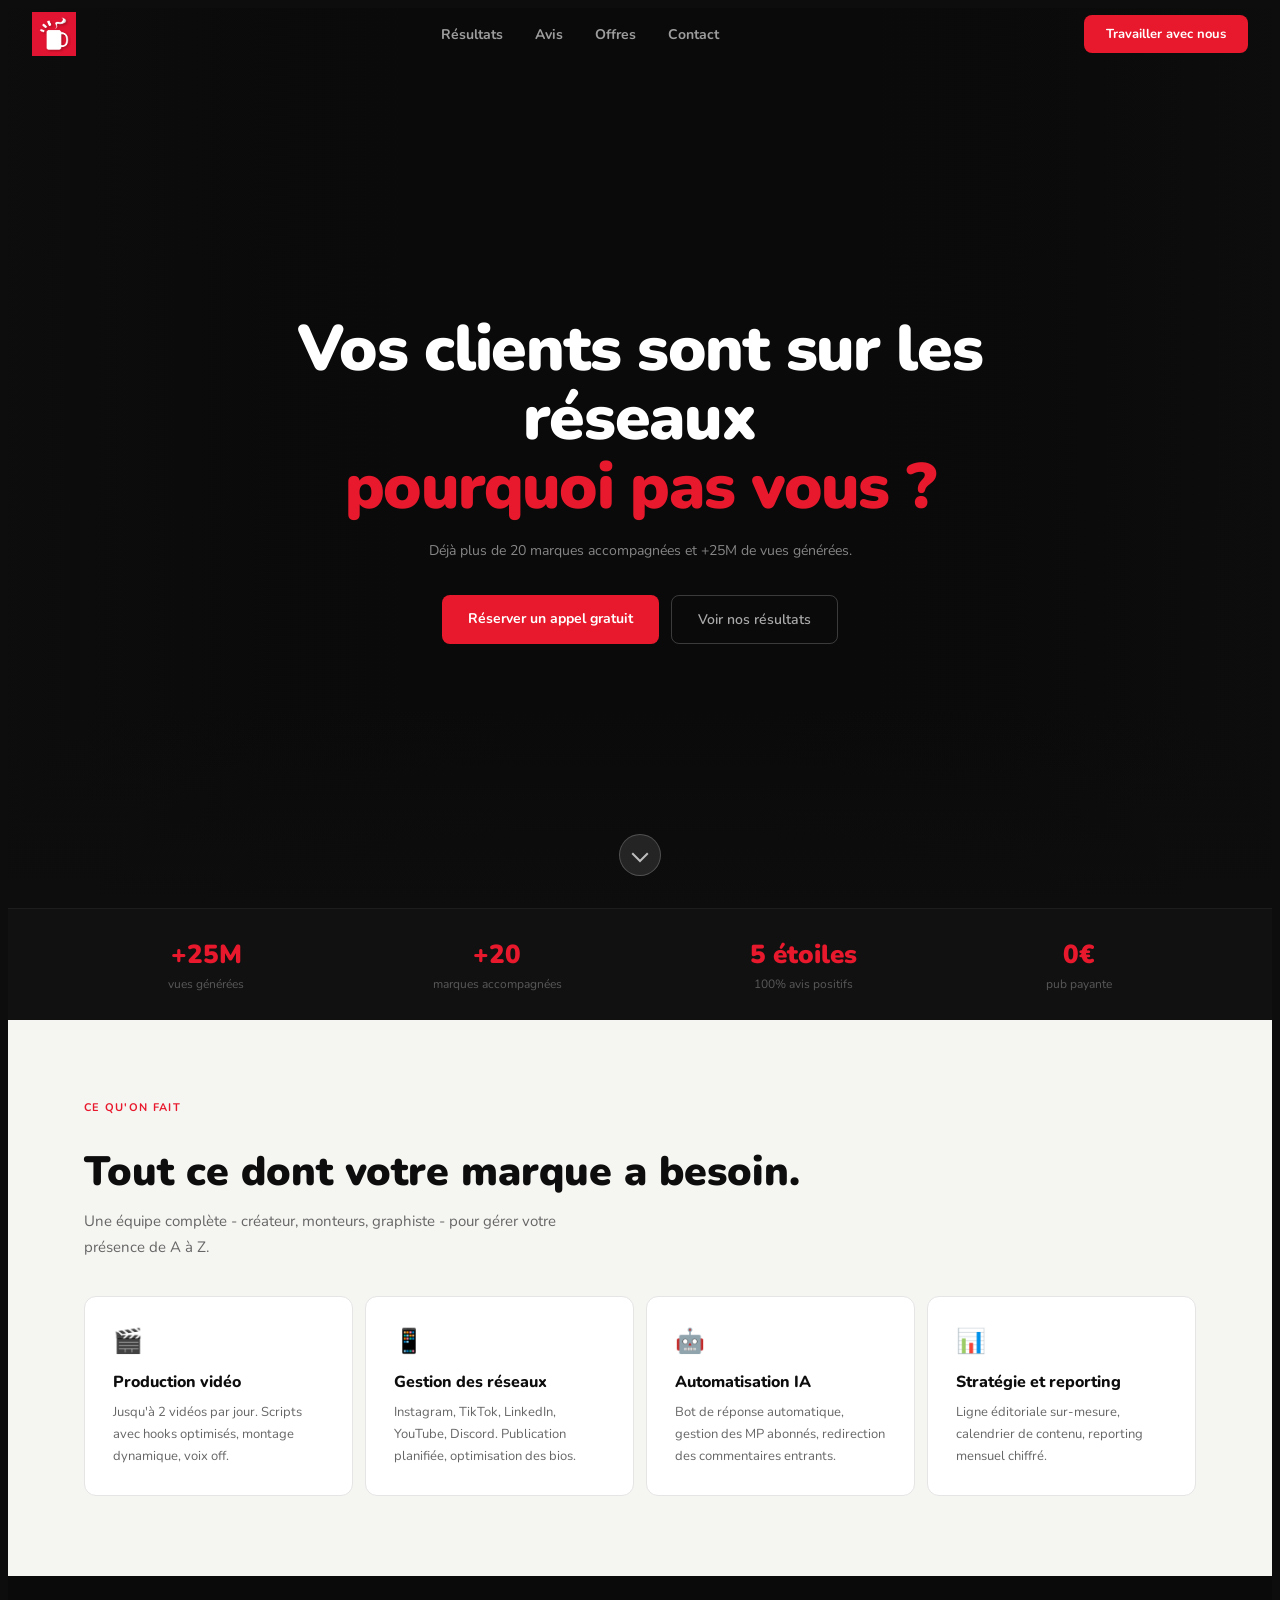
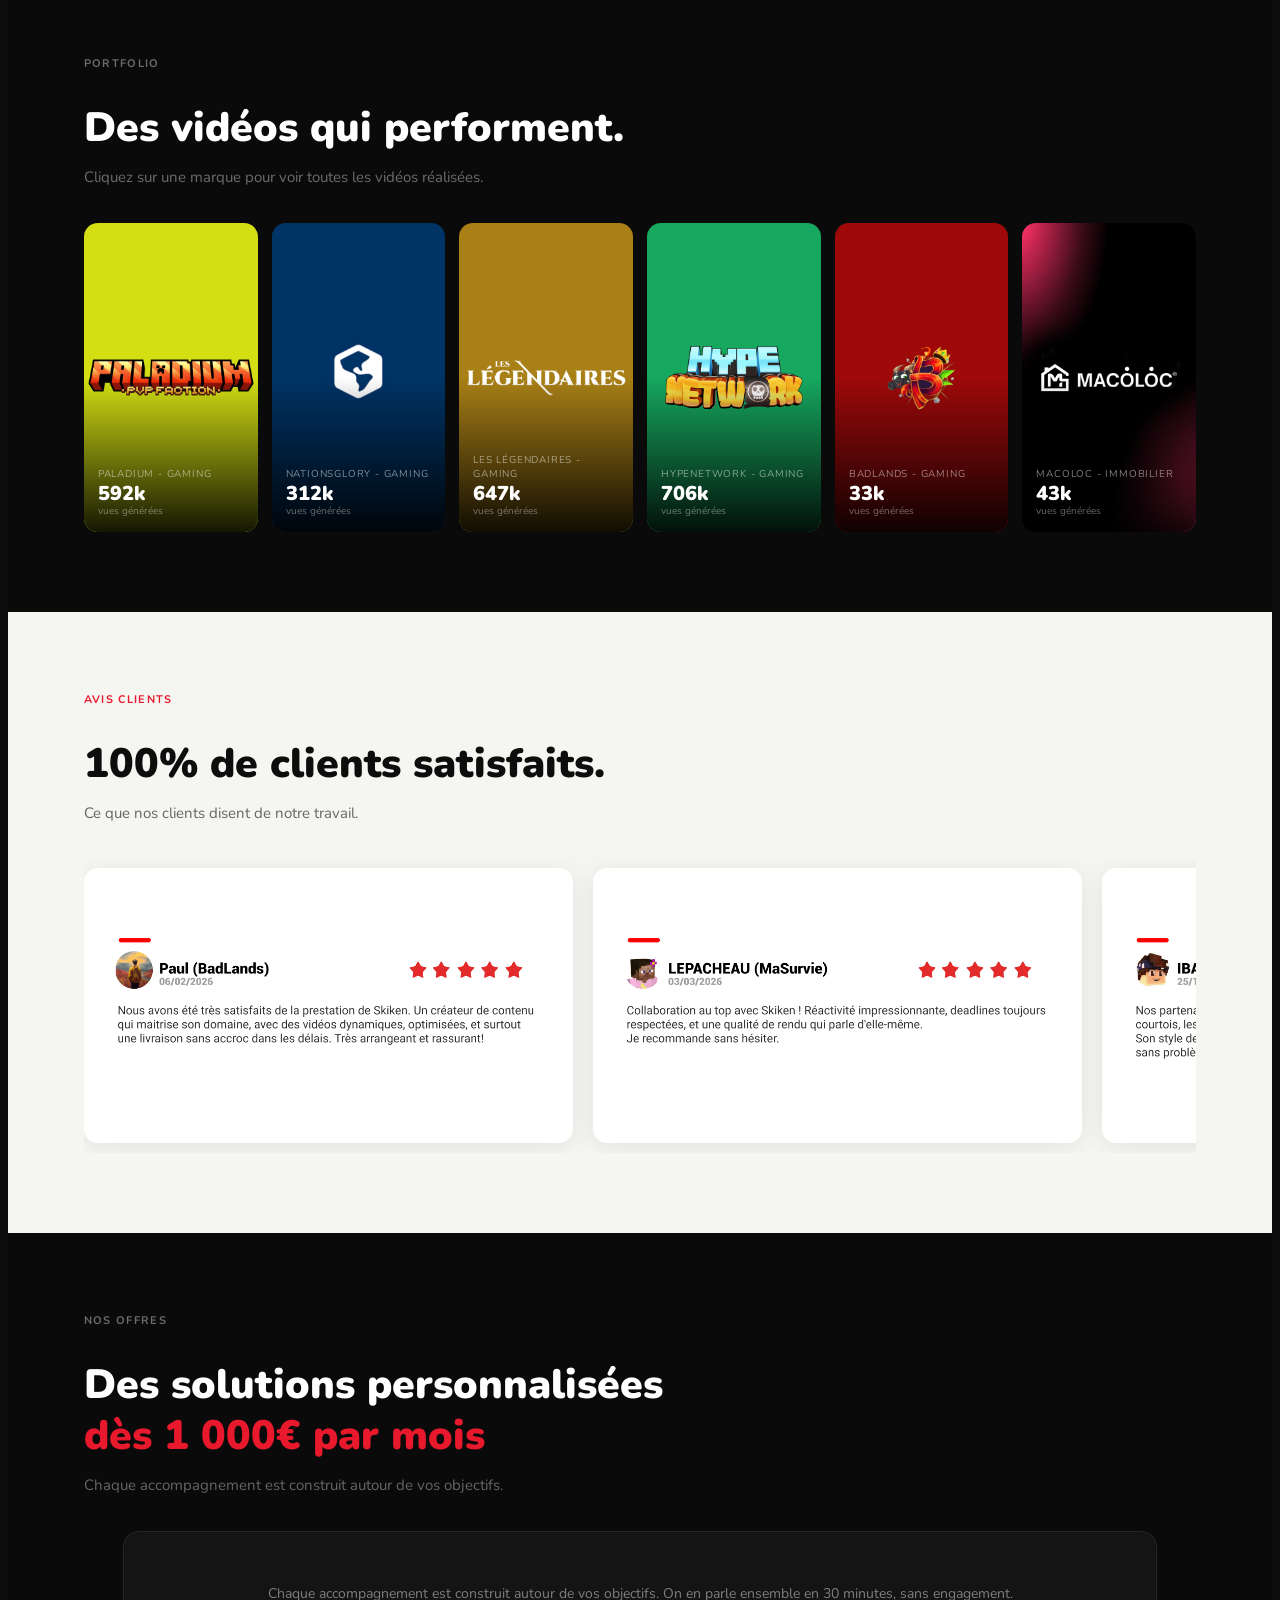
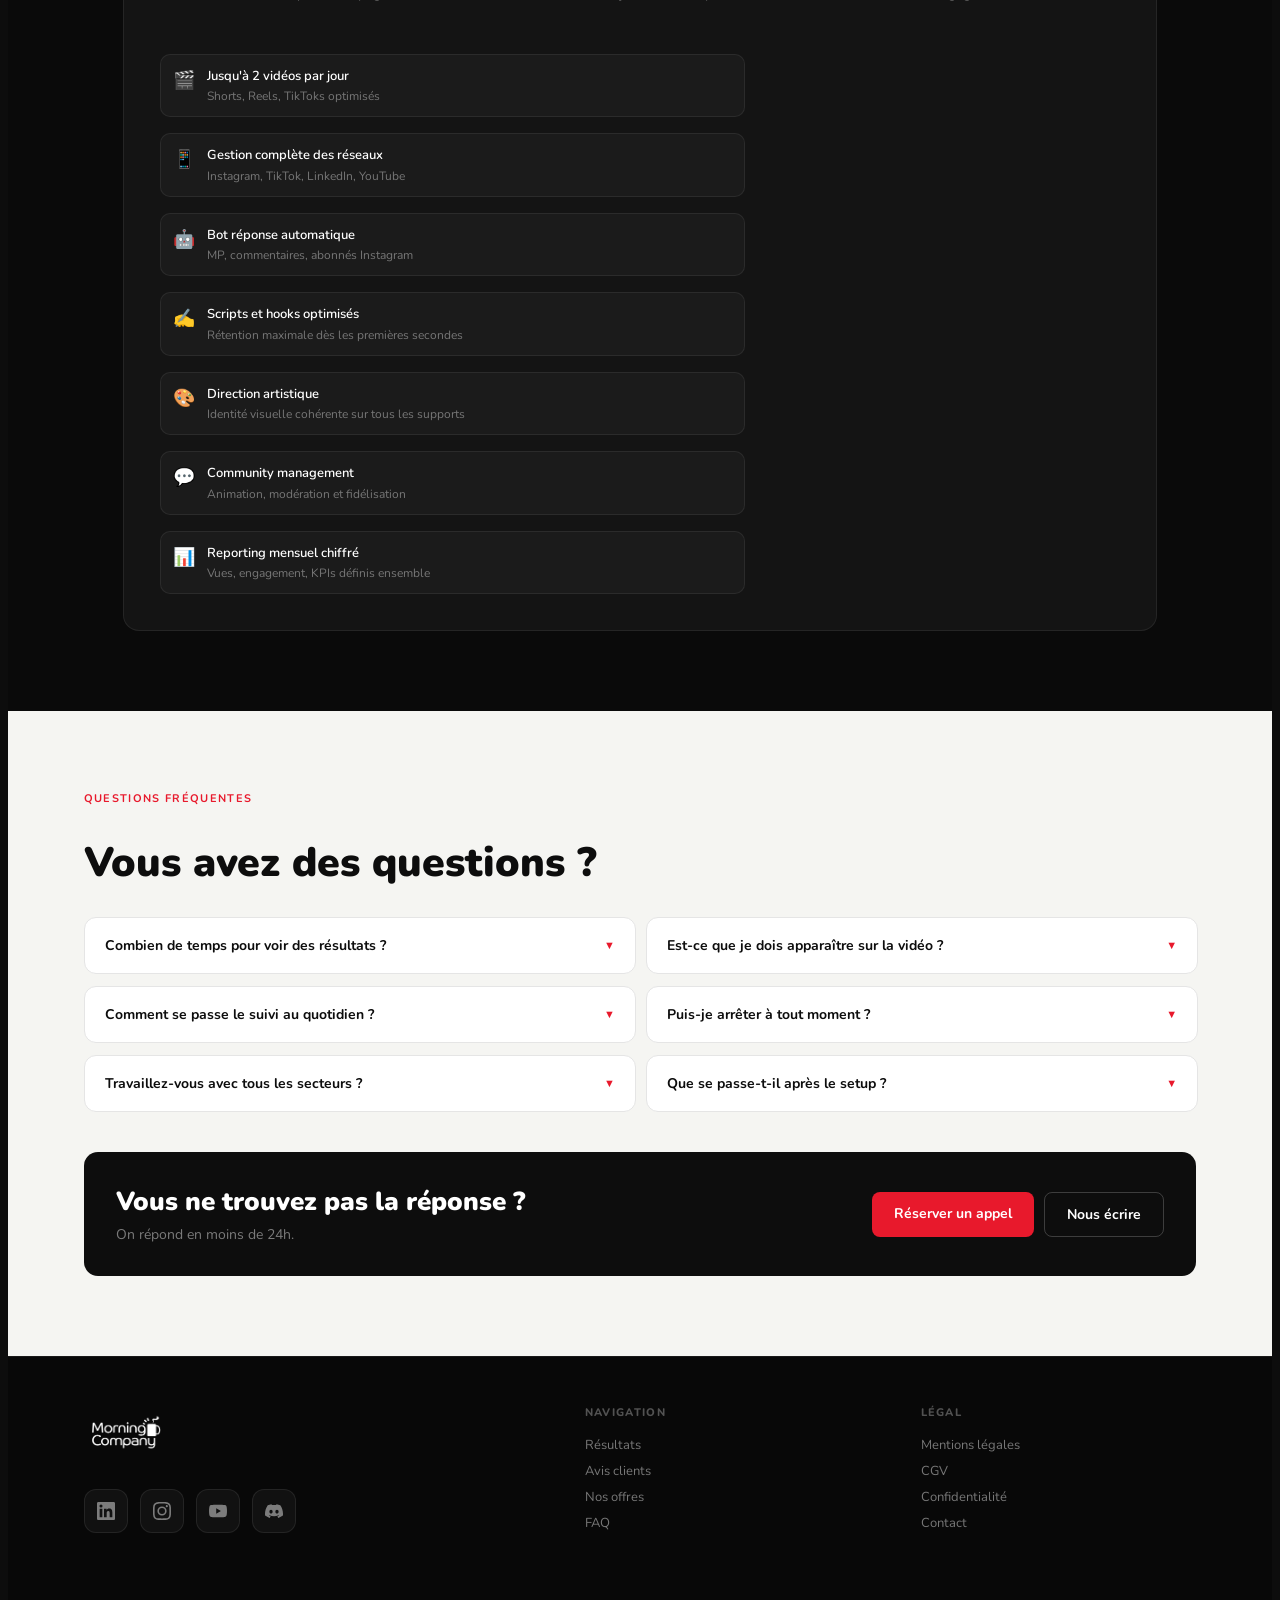
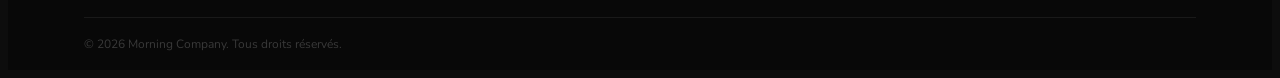
==== commit 70a3bcc8: "fix:loading mobile annd title" ====
--- a/index.html
+++ b/index.html
@@ -1,213 +1,222 @@
-<!DOCTYPE html>
-<html lang="fr">
-<head>
-<meta charset="UTF-8">
-<meta name="viewport" content="width=device-width, initial-scale=1.0">
-<title>Morning Company : Agence UGC</title>
-<meta name="description" content="Morning Company : Agence UGC">
-<link rel="icon" type="image/png" href="images/morning/logo-tasse.png">
-<link rel="preconnect" href="https://fonts.googleapis.com">
-<link href="https://fonts.googleapis.com/css2?family=Nunito:wght@400;500;600;700;800;900&display=swap" rel="stylesheet">
-<link rel="stylesheet" href="style.css">
-</head>
-<body>
-<script src="load.js"></script>
-<div id="header"></div>
-
-<!-- HERO -->
-<div class="hero">
-  <div class="bg-carousel">
-    <div class="bg-track" id="bgTrack1"></div>
-    <div class="bg-track" id="bgTrack2"></div>
-  </div>
-  <div class="hero-ov-dark"></div>
-  <div class="hero-ov-sides"></div>
-  <div class="hero-ov-bottom"></div>
-  <div class="hero-content">
-    <h1>
-      <span class="hero-line-1">Vos clients sont sur les réseaux</span>
-      <span class="hero-line-2">pourquoi pas vous ?</span>
-    </h1>
-    <p class="hero-sub">Déjà plus de 20 marques accompagnées et +25M de vues générées.</p>
-    <div class="hero-btns">
-      <a href="https://calendly.com/contact-morningcompany/30min" target="_blank" class="btn-red">Réserver un appel gratuit</a>
-      <a href="#resultats" class="btn-ghost">Voir nos résultats</a>
-    </div>
-  </div>
-  <div class="scroll-hint" id="scrollHint">
-    <div class="scroll-arrow-wrap"><div class="scroll-arrow"></div></div>
-  </div>
-</div>
-
-<!-- STATS -->
-<div class="stats-bar">
-  <div class="stat"><div class="stat-n">+25M</div><div class="stat-l">vues générées</div></div>
-  <div class="stat"><div class="stat-n">+20</div><div class="stat-l">marques accompagnées</div></div>
-  <div class="stat"><div class="stat-n">5 étoiles</div><div class="stat-l">100% avis positifs</div></div>
-  <div class="stat"><div class="stat-n">0€</div><div class="stat-l">pub payante</div></div>
-</div>
-
-<!-- SERVICES -->
-<section class="section-gray" id="services">
-  <div class="s-label s-label-dk">Ce qu'on fait</div>
-  <h2 class="s-title s-title-dk">Tout ce dont votre marque a besoin.</h2>
-  <p class="s-sub s-sub-dk" style="margin-bottom:36px">Une équipe complète - créateur, monteurs, graphiste - pour gérer votre présence de A à Z.</p>
-  <div class="svc-grid">
-    <div class="svc svc-light"><div class="svc-icon">🎬</div><div class="svc-name svc-name-dk">Production vidéo</div><div class="svc-desc svc-desc-dk">Jusqu'à 2 vidéos par jour. Scripts avec hooks optimisés, montage dynamique, voix off.</div></div>
-    <div class="svc svc-light"><div class="svc-icon">📱</div><div class="svc-name svc-name-dk">Gestion des réseaux</div><div class="svc-desc svc-desc-dk">Instagram, TikTok, LinkedIn, YouTube, Discord. Publication planifiée, optimisation des bios.</div></div>
-    <div class="svc svc-light"><div class="svc-icon">🤖</div><div class="svc-name svc-name-dk">Automatisation IA</div><div class="svc-desc svc-desc-dk">Bot de réponse automatique, gestion des MP abonnés, redirection des commentaires entrants.</div></div>
-    <div class="svc svc-light"><div class="svc-icon">📊</div><div class="svc-name svc-name-dk">Stratégie et reporting</div><div class="svc-desc svc-desc-dk">Ligne éditoriale sur-mesure, calendrier de contenu, reporting mensuel chiffré.</div></div>
-  </div>
-</section>
-
-<!-- PORTFOLIO -->
-<section class="section-dark" id="resultats">
-  <div class="s-label s-label-w">Portfolio</div>
-  <h2 class="s-title s-title-w">Des vidéos qui performent.</h2>
-  <p class="s-sub" style="margin-bottom:32px">Cliquez sur une marque pour voir toutes les vidéos réalisées.</p>
-  <div class="port-grid">
-    <div class="port-card" data-url="https://www.youtube.com/watch?v=IuIV3Cb0Mqs&list=PL3CdIvZmviUSHH9ybdQ5RD9KAFREJdEhq">
-      <img class="port-thumb" src="images/presse/cover_paladium.jpg" alt="Paladium" loading="eager" onerror="if(this.src.includes('.jpg')){this.src=this.src.replace('.jpg','.png')}else{this.style.display='none'}">
-      <div class="port-card-cursor"><div class="port-card-cursor-circle">▶</div></div>
-      <div class="port-overlay"><div class="port-client-name">Paladium - Gaming</div><div class="port-stat">592k</div><div class="port-label">vues générées</div></div>
-    </div>
-    <div class="port-card" data-url="https://www.youtube.com/watch?v=nqMRZmwl0QE&list=PL3CdIvZmviURuCTDnUMGKYgmgR4g9nV1Y">
-      <img class="port-thumb" src="images/presse/cover_nationsglory.jpg" alt="NationsGlory" loading="eager" onerror="if(this.src.includes('.jpg')){this.src=this.src.replace('.jpg','.png')}else{this.style.display='none'}">
-      <div class="port-card-cursor"><div class="port-card-cursor-circle">▶</div></div>
-      <div class="port-overlay"><div class="port-client-name">NationsGlory - Gaming</div><div class="port-stat">312k</div><div class="port-label">vues générées</div></div>
-    </div>
-    <div class="port-card" data-url="https://www.youtube.com/@tsumablox">
-      <img class="port-thumb" src="images/presse/cover_legendaires.jpg" alt="Les Légendaires" loading="eager" onerror="if(this.src.includes('.jpg')){this.src=this.src.replace('.jpg','.png')}else{this.style.display='none'}">
-      <div class="port-card-cursor"><div class="port-card-cursor-circle">▶</div></div>
-      <div class="port-overlay"><div class="port-client-name">Les Légendaires - Gaming</div><div class="port-stat">647k</div><div class="port-label">vues générées</div></div>
-    </div>
-    <div class="port-card" data-url="https://www.youtube.com/watch?v=eFtxpiRCwdw&list=PL3CdIvZmviUTRMnwNWKeMuS2lHwNVv850">
-      <img class="port-thumb" src="images/presse/cover_hypenetwork.jpg" alt="HypeNetwork" loading="eager" onerror="if(this.src.includes('.jpg')){this.src=this.src.replace('.jpg','.png')}else{this.style.display='none'}">
-      <div class="port-card-cursor"><div class="port-card-cursor-circle">▶</div></div>
-      <div class="port-overlay"><div class="port-client-name">HypeNetwork - Gaming</div><div class="port-stat">706k</div><div class="port-label">vues générées</div></div>
-    </div>
-    <div class="port-card" data-url="https://www.youtube.com/watch?v=eNBKplVTTgE&list=PL3CdIvZmviUQr-JhVwPgVXypGFdB-CYja">
-      <img class="port-thumb" src="images/presse/cover_badlands.jpg" alt="BadLands" loading="eager" onerror="if(this.src.includes('.jpg')){this.src=this.src.replace('.jpg','.png')}else{this.style.display='none'}">
-      <div class="port-card-cursor"><div class="port-card-cursor-circle">▶</div></div>
-      <div class="port-overlay"><div class="port-client-name">BadLands - Gaming</div><div class="port-stat">33k</div><div class="port-label">vues générées</div></div>
-    </div>
-    <div class="port-card"  data-url="https://www.youtube.com/watch?v=rICJ7c6M8hc&list=PL3CdIvZmviUR1zTOG0r3VnYJJTfpMh7jV">
-      <img class="port-thumb" src="images/presse/cover_macoloc.jpg" alt="Macoloc" loading="eager" onerror="if(this.src.includes('.jpg')){this.src=this.src.replace('.jpg','.png')}else{this.style.display='none'}">
-      <div class="port-card-cursor"><div class="port-card-cursor-circle">▶</div></div>
-      <div class="port-overlay"><div class="port-client-name">Macoloc - Immobilier</div><div class="port-stat">43k</div><div class="port-label">vues générées</div></div>
-    </div>
-  </div>
-</section>
-
-<!-- AVIS -->
-<section class="section-gray" id="avis-section">
-  <div class="s-label s-label-dk">Avis clients</div>
-  <h2 class="s-title s-title-dk">100% de clients satisfaits.</h2>
-  <p class="s-sub s-sub-dk" style="margin-bottom:32px">Ce que nos clients disent de notre travail.</p>
-  <div class="avis-wrap">
-    <div class="avis-track">
-      <img class="avis-img" src="images/avis/avis1.png" alt="Avis client" loading="lazy">
-      <img class="avis-img" src="images/avis/avis2.png" alt="Avis client" loading="lazy">
-      <img class="avis-img" src="images/avis/avis3.png" alt="Avis client" loading="lazy">
-      <img class="avis-img" src="images/avis/avis4.png" alt="Avis client" loading="lazy">
-      <img class="avis-img" src="images/avis/avis1.png" alt="Avis client" loading="lazy">
-      <img class="avis-img" src="images/avis/avis2.png" alt="Avis client" loading="lazy">
-      <img class="avis-img" src="images/avis/avis3.png" alt="Avis client" loading="lazy">
-      <img class="avis-img" src="images/avis/avis4.png" alt="Avis client" loading="lazy">
-    </div>
-  </div>
-</section>
-
-<section class="section-dark" id="offres">
-  <div class="s-label s-label-w">Nos offres</div>
-  <h2 class="s-title s-title-w">
-    <span class="offre-line-1">Des solutions personnalisées</span>
-    <span class="offre-line-2">dès 1 000€ par mois</span>
-  </h2>
-  <p class="s-sub s-sub-dk" style="margin-bottom:32px">Chaque accompagnement est construit autour de vos objectifs.</p>
-  <div class="pricing-wrap">
-    <!-- SOUS-TITRE -->
-    <p class="pricing-subtitle">Chaque accompagnement est construit autour de vos objectifs. On en parle ensemble en 30 minutes, sans engagement.</p>
-
-    <!-- COLONNE GAUCHE : FEATURES -->
-    <div class="pricing-col pricing-col-left">
-      <div class="pricing-feat"><div class="pricing-feat-icon">🎬</div><div><div class="pricing-feat-text">Jusqu'à 2 vidéos par jour</div><div class="pricing-feat-sub">Shorts, Reels, TikToks optimisés</div></div></div>
-      <div class="pricing-feat"><div class="pricing-feat-icon">📱</div><div><div class="pricing-feat-text">Gestion complète des réseaux</div><div class="pricing-feat-sub">Instagram, TikTok, LinkedIn, YouTube</div></div></div>
-      <div class="pricing-feat"><div class="pricing-feat-icon">🤖</div><div><div class="pricing-feat-text">Bot réponse automatique</div><div class="pricing-feat-sub">MP, commentaires, abonnés Instagram</div></div></div>
-      <div class="pricing-feat"><div class="pricing-feat-icon">✍️</div><div><div class="pricing-feat-text">Scripts et hooks optimisés</div><div class="pricing-feat-sub">Rétention maximale dès les premières secondes</div></div></div>
-      <div class="pricing-feat"><div class="pricing-feat-icon">🎨</div><div><div class="pricing-feat-text">Direction artistique</div><div class="pricing-feat-sub">Identité visuelle cohérente sur tous les supports</div></div></div>
-      <div class="pricing-feat"><div class="pricing-feat-icon">💬</div><div><div class="pricing-feat-text">Community management</div><div class="pricing-feat-sub">Animation, modération et fidélisation</div></div></div>
-      <div class="pricing-feat"><div class="pricing-feat-icon">📊</div><div><div class="pricing-feat-text">Reporting mensuel chiffré</div><div class="pricing-feat-sub">Vues, engagement, KPIs définis ensemble</div></div></div>
-    </div>
-
-    <!-- COLONNE DROITE : Calendly -->
-    <div class="pricing-col pricing-col-right">
-      <div id="calendly-embed"></div>
-      <link href="https://assets.calendly.com/assets/external/widget.css" rel="stylesheet">
-      <script src="https://assets.calendly.com/assets/external/widget.js" type="text/javascript" async></script>
-      <script>
-        window.addEventListener('load', function() {
-          if (window.Calendly) {
-            Calendly.initInlineWidget({
-              url: 'https://calendly.com/contact-morningcompany/30min',
-              parentElement: document.getElementById('calendly-embed'),
-            });
-          }
-        });
-      </script>
-    </div>
-  </div>
-</section>
-
-<!-- FAQ -->
-<section class="section-gray faq-section" id="contact">
-  <div class="s-label s-label-dk">Questions fréquentes</div>
-  <h2 class="s-title s-title-dk" style="margin-bottom:32px">Vous avez des questions ?</h2>
-  <div class="faq-grid">
-    <div class="faq-col">
-      <div class="faq-item" onclick="this.classList.toggle('open')">
-        <div class="faq-q">Combien de temps pour voir des résultats ? <span class="faq-q-chevron">▼</span></div>
-        <div class="faq-a">En général, les premiers résultats significatifs apparaissent en moins de 4 semaines. C'est pourquoi nous recommandons de démarrer sur au moins 3 mois pour profiter pleinement de l'effet composé que proposent les réseaux sociaux.</div>
-      </div>
-      <div class="faq-item" onclick="this.classList.toggle('open')">
-        <div class="faq-q">Comment se passe le suivi au quotidien ? <span class="faq-q-chevron">▼</span></div>
-        <div class="faq-a">Vous avez un espace Discord dédié et un espace client en ligne. On livre, vous validez, on publie.</div>
-      </div>
-      <div class="faq-item" onclick="this.classList.toggle('open')">
-        <div class="faq-q">Travaillez-vous avec tous les secteurs ? <span class="faq-q-chevron">▼</span></div>
-        <div class="faq-a">On travaille principalement avec le gaming, l'immobilier, la formation et la tech. Mais on s'adapte selon les projets.</div>
-      </div>
-    </div>
-    <div class="faq-col">
-      <div class="faq-item" onclick="this.classList.toggle('open')">
-        <div class="faq-q">Est-ce que je dois apparaître sur la vidéo ? <span class="faq-q-chevron">▼</span></div>
-        <div class="faq-a">Non ! Enfin, comme vous le souhaitez. Si vous voulez créer un lien fort avec votre audience, on peut le faire. Dans tous les cas, on se charge de tout : script, production, montage et publication.</div>
-      </div>
-      <div class="faq-item" onclick="this.classList.toggle('open')">
-        <div class="faq-q">Puis-je arrêter à tout moment ? <span class="faq-q-chevron">▼</span></div>
-        <div class="faq-a">Nos contrats sont mensuels sans engagement. Vous pouvez arrêter avec un préavis de 30 jours, sans frais.</div>
-      </div>
-      <div class="faq-item" onclick="this.classList.toggle('open')">
-        <div class="faq-q">Que se passe-t-il après le setup ? <span class="faq-q-chevron">▼</span></div>
-        <div class="faq-a">Après la mise en place (1 à 2 semaines), la production démarre immédiatement. Un reporting mensuel est envoyé en fin de mois.</div>
-      </div>
-    </div>
-  </div>
-  <div class="faq-contact">
-    <div>
-      <div class="faq-contact-text">Vous ne trouvez pas la réponse ?</div>
-      <div class="faq-contact-sub">On répond en moins de 24h.</div>
-    </div>
-    <div class="faq-contact-actions">
-      <a href="https://calendly.com/contact-morningcompany/30min" target="_blank" class="faq-btn-cal">Réserver un appel</a>
-      <a href="mailto:contact@morningcompany.fr" class="faq-btn-mail">Nous écrire</a>
-    </div>
-  </div>
-</section>
-
-<!-- FOOTER -->
-<div class="footer" id="footer"></div>
-
-<script src="functions.js"></script>
-</body>
-</html>
+<!DOCTYPE html>
+<html lang="fr">
+<head>
+<meta charset="UTF-8">
+<meta name="viewport" content="width=device-width, initial-scale=1.0">
+<title>Morning Company : Agence UGC</title>
+<meta name="description" content="Morning Company : Agence UGC">
+<link rel="icon" type="image/png" href="images/morning/logo-tasse.png">
+<link rel="preconnect" href="https://fonts.googleapis.com">
+<link href="https://fonts.googleapis.com/css2?family=Nunito:wght@400;500;600;700;800;900&display=swap" rel="stylesheet">
+<link rel="stylesheet" href="style.css">
+</head>
+<!-- Google tag (gtag.js) -->
+<script async src="https://www.googletagmanager.com/gtag/js?id=G-R1ZDBM3655"></script>
+<script>
+  window.dataLayer = window.dataLayer || [];
+  function gtag(){dataLayer.push(arguments);}
+  gtag('js', new Date());
+
+  gtag('config', 'G-R1ZDBM3655');
+</script>
+<body>
+<script src="load.js"></script>
+<div id="header"></div>
+
+<!-- HERO -->
+<div class="hero">
+  <div class="bg-carousel">
+    <div class="bg-track" id="bgTrack1"></div>
+    <div class="bg-track" id="bgTrack2"></div>
+  </div>
+  <div class="hero-ov-dark"></div>
+  <div class="hero-ov-sides"></div>
+  <div class="hero-ov-bottom"></div>
+  <div class="hero-content">
+    <h1>
+      <span class="hero-line-1">Vos clients sont sur les réseaux</span>
+      <span class="hero-line-2">pourquoi pas vous ?</span>
+    </h1>
+    <p class="hero-sub">Déjà plus de 20 marques accompagnées et +25M de vues générées.</p>
+    <div class="hero-btns">
+      <a href="https://calendly.com/contact-morningcompany/30min" target="_blank" class="btn-red">Réserver un appel gratuit</a>
+      <a href="#resultats" class="btn-ghost">Voir nos résultats</a>
+    </div>
+  </div>
+  <div class="scroll-hint" id="scrollHint">
+    <div class="scroll-arrow-wrap"><div class="scroll-arrow"></div></div>
+  </div>
+</div>
+
+<!-- STATS -->
+<div class="stats-bar">
+  <div class="stat"><div class="stat-n">+25M</div><div class="stat-l">vues générées</div></div>
+  <div class="stat"><div class="stat-n">+20</div><div class="stat-l">marques accompagnées</div></div>
+  <div class="stat"><div class="stat-n">5 étoiles</div><div class="stat-l">100% avis positifs</div></div>
+  <div class="stat"><div class="stat-n">0€</div><div class="stat-l">pub payante</div></div>
+</div>
+
+<!-- SERVICES -->
+<section class="section-gray" id="services">
+  <div class="s-label s-label-dk">Ce qu'on fait</div>
+  <h2 class="s-title s-title-dk">Tout ce dont votre marque a besoin.</h2>
+  <p class="s-sub s-sub-dk" style="margin-bottom:36px">Une équipe complète - créateur, monteurs, graphiste - pour gérer votre présence de A à Z.</p>
+  <div class="svc-grid">
+    <div class="svc svc-light"><div class="svc-icon">🎬</div><div class="svc-name svc-name-dk">Production vidéo</div><div class="svc-desc svc-desc-dk">Jusqu'à 2 vidéos par jour. Scripts avec hooks optimisés, montage dynamique, voix off.</div></div>
+    <div class="svc svc-light"><div class="svc-icon">📱</div><div class="svc-name svc-name-dk">Gestion des réseaux</div><div class="svc-desc svc-desc-dk">Instagram, TikTok, LinkedIn, YouTube, Discord. Publication planifiée, optimisation des bios.</div></div>
+    <div class="svc svc-light"><div class="svc-icon">🤖</div><div class="svc-name svc-name-dk">Automatisation IA</div><div class="svc-desc svc-desc-dk">Bot de réponse automatique, gestion des MP abonnés, redirection des commentaires entrants.</div></div>
+    <div class="svc svc-light"><div class="svc-icon">📊</div><div class="svc-name svc-name-dk">Stratégie et reporting</div><div class="svc-desc svc-desc-dk">Ligne éditoriale sur-mesure, calendrier de contenu, reporting mensuel chiffré.</div></div>
+  </div>
+</section>
+
+<!-- PORTFOLIO -->
+<section class="section-dark" id="resultats">
+  <div class="s-label s-label-w">Portfolio</div>
+  <h2 class="s-title s-title-w">Des vidéos qui performent.</h2>
+  <p class="s-sub" style="margin-bottom:32px">Cliquez sur une marque pour voir toutes les vidéos réalisées.</p>
+  <div class="port-grid">
+    <div class="port-card" data-url="https://www.youtube.com/watch?v=IuIV3Cb0Mqs&list=PL3CdIvZmviUSHH9ybdQ5RD9KAFREJdEhq">
+      <img class="port-thumb" src="images/presse/cover_paladium.jpg" alt="Paladium" loading="eager" onerror="if(this.src.includes('.jpg')){this.src=this.src.replace('.jpg','.png')}else{this.style.display='none'}">
+      <div class="port-card-cursor"><div class="port-card-cursor-circle">▶</div></div>
+      <div class="port-overlay"><div class="port-client-name">Paladium - Gaming</div><div class="port-stat">592k</div><div class="port-label">vues générées</div></div>
+    </div>
+    <div class="port-card" data-url="https://www.youtube.com/watch?v=nqMRZmwl0QE&list=PL3CdIvZmviURuCTDnUMGKYgmgR4g9nV1Y">
+      <img class="port-thumb" src="images/presse/cover_nationsglory.jpg" alt="NationsGlory" loading="eager" onerror="if(this.src.includes('.jpg')){this.src=this.src.replace('.jpg','.png')}else{this.style.display='none'}">
+      <div class="port-card-cursor"><div class="port-card-cursor-circle">▶</div></div>
+      <div class="port-overlay"><div class="port-client-name">NationsGlory - Gaming</div><div class="port-stat">312k</div><div class="port-label">vues générées</div></div>
+    </div>
+    <div class="port-card" data-url="https://www.youtube.com/@tsumablox">
+      <img class="port-thumb" src="images/presse/cover_legendaires.jpg" alt="Les Légendaires" loading="eager" onerror="if(this.src.includes('.jpg')){this.src=this.src.replace('.jpg','.png')}else{this.style.display='none'}">
+      <div class="port-card-cursor"><div class="port-card-cursor-circle">▶</div></div>
+      <div class="port-overlay"><div class="port-client-name">Les Légendaires - Gaming</div><div class="port-stat">647k</div><div class="port-label">vues générées</div></div>
+    </div>
+    <div class="port-card" data-url="https://www.youtube.com/watch?v=eFtxpiRCwdw&list=PL3CdIvZmviUTRMnwNWKeMuS2lHwNVv850">
+      <img class="port-thumb" src="images/presse/cover_hypenetwork.jpg" alt="HypeNetwork" loading="eager" onerror="if(this.src.includes('.jpg')){this.src=this.src.replace('.jpg','.png')}else{this.style.display='none'}">
+      <div class="port-card-cursor"><div class="port-card-cursor-circle">▶</div></div>
+      <div class="port-overlay"><div class="port-client-name">HypeNetwork - Gaming</div><div class="port-stat">706k</div><div class="port-label">vues générées</div></div>
+    </div>
+    <div class="port-card" data-url="https://www.youtube.com/watch?v=eNBKplVTTgE&list=PL3CdIvZmviUQr-JhVwPgVXypGFdB-CYja">
+      <img class="port-thumb" src="images/presse/cover_badlands.jpg" alt="BadLands" loading="eager" onerror="if(this.src.includes('.jpg')){this.src=this.src.replace('.jpg','.png')}else{this.style.display='none'}">
+      <div class="port-card-cursor"><div class="port-card-cursor-circle">▶</div></div>
+      <div class="port-overlay"><div class="port-client-name">BadLands - Gaming</div><div class="port-stat">33k</div><div class="port-label">vues générées</div></div>
+    </div>
+    <div class="port-card"  data-url="https://www.youtube.com/watch?v=rICJ7c6M8hc&list=PL3CdIvZmviUR1zTOG0r3VnYJJTfpMh7jV">
+      <img class="port-thumb" src="images/presse/cover_macoloc.jpg" alt="Macoloc" loading="eager" onerror="if(this.src.includes('.jpg')){this.src=this.src.replace('.jpg','.png')}else{this.style.display='none'}">
+      <div class="port-card-cursor"><div class="port-card-cursor-circle">▶</div></div>
+      <div class="port-overlay"><div class="port-client-name">Macoloc - Immobilier</div><div class="port-stat">43k</div><div class="port-label">vues générées</div></div>
+    </div>
+  </div>
+</section>
+
+<!-- AVIS -->
+<section class="section-gray" id="avis-section">
+  <div class="s-label s-label-dk">Avis clients</div>
+  <h2 class="s-title s-title-dk">100% de clients satisfaits.</h2>
+  <p class="s-sub s-sub-dk" style="margin-bottom:32px">Ce que nos clients disent de notre travail.</p>
+  <div class="avis-wrap">
+    <div class="avis-track">
+      <img class="avis-img" src="images/avis/avis1.png" alt="Avis client" loading="lazy">
+      <img class="avis-img" src="images/avis/avis2.png" alt="Avis client" loading="lazy">
+      <img class="avis-img" src="images/avis/avis3.png" alt="Avis client" loading="lazy">
+      <img class="avis-img" src="images/avis/avis4.png" alt="Avis client" loading="lazy">
+      <img class="avis-img" src="images/avis/avis1.png" alt="Avis client" loading="lazy">
+      <img class="avis-img" src="images/avis/avis2.png" alt="Avis client" loading="lazy">
+      <img class="avis-img" src="images/avis/avis3.png" alt="Avis client" loading="lazy">
+      <img class="avis-img" src="images/avis/avis4.png" alt="Avis client" loading="lazy">
+    </div>
+  </div>
+</section>
+
+<section class="section-dark" id="offres">
+  <div class="s-label s-label-w">Nos offres</div>
+  <h2 class="s-title s-title-w">
+    <span class="offre-line-1">Des solutions personnalisées</span>
+    <span class="offre-line-2">dès 1 000€ par mois</span>
+  </h2>
+  <p class="s-sub s-sub-dk" style="margin-bottom:32px">Chaque accompagnement est construit autour de vos objectifs.</p>
+  <div class="pricing-wrap">
+    <!-- SOUS-TITRE -->
+    <p class="pricing-subtitle">Chaque accompagnement est construit autour de vos objectifs. On en parle ensemble en 30 minutes, sans engagement.</p>
+
+    <!-- COLONNE GAUCHE : FEATURES -->
+    <div class="pricing-col pricing-col-left">
+      <div class="pricing-feat"><div class="pricing-feat-icon">🎬</div><div><div class="pricing-feat-text">Jusqu'à 2 vidéos par jour</div><div class="pricing-feat-sub">Shorts, Reels, TikToks optimisés</div></div></div>
+      <div class="pricing-feat"><div class="pricing-feat-icon">📱</div><div><div class="pricing-feat-text">Gestion complète des réseaux</div><div class="pricing-feat-sub">Instagram, TikTok, LinkedIn, YouTube</div></div></div>
+      <div class="pricing-feat"><div class="pricing-feat-icon">🤖</div><div><div class="pricing-feat-text">Bot réponse automatique</div><div class="pricing-feat-sub">MP, commentaires, abonnés Instagram</div></div></div>
+      <div class="pricing-feat"><div class="pricing-feat-icon">✍️</div><div><div class="pricing-feat-text">Scripts et hooks optimisés</div><div class="pricing-feat-sub">Rétention maximale dès les premières secondes</div></div></div>
+      <div class="pricing-feat"><div class="pricing-feat-icon">🎨</div><div><div class="pricing-feat-text">Direction artistique</div><div class="pricing-feat-sub">Identité visuelle cohérente sur tous les supports</div></div></div>
+      <div class="pricing-feat"><div class="pricing-feat-icon">💬</div><div><div class="pricing-feat-text">Community management</div><div class="pricing-feat-sub">Animation, modération et fidélisation</div></div></div>
+      <div class="pricing-feat"><div class="pricing-feat-icon">📊</div><div><div class="pricing-feat-text">Reporting mensuel chiffré</div><div class="pricing-feat-sub">Vues, engagement, KPIs définis ensemble</div></div></div>
+    </div>
+
+    <!-- COLONNE DROITE : Calendly -->
+    <div class="pricing-col pricing-col-right">
+      <div id="calendly-embed"></div>
+      <link href="https://assets.calendly.com/assets/external/widget.css" rel="stylesheet">
+      <script src="https://assets.calendly.com/assets/external/widget.js" type="text/javascript" async></script>
+      <script>
+        window.addEventListener('load', function() {
+          if (window.Calendly) {
+            Calendly.initInlineWidget({
+              url: 'https://calendly.com/contact-morningcompany/30min',
+              parentElement: document.getElementById('calendly-embed'),
+            });
+          }
+        });
+      </script>
+    </div>
+  </div>
+</section>
+
+<!-- FAQ -->
+<section class="section-gray faq-section" id="contact">
+  <div class="s-label s-label-dk">Questions fréquentes</div>
+  <h2 class="s-title s-title-dk" style="margin-bottom:32px">Vous avez des questions ?</h2>
+  <div class="faq-grid">
+    <div class="faq-col">
+      <div class="faq-item" onclick="this.classList.toggle('open')">
+        <div class="faq-q">Combien de temps pour voir des résultats ? <span class="faq-q-chevron">▼</span></div>
+        <div class="faq-a">En général, les premiers résultats significatifs apparaissent en moins de 4 semaines. C'est pourquoi nous recommandons de démarrer sur au moins 3 mois pour profiter pleinement de l'effet composé que proposent les réseaux sociaux.</div>
+      </div>
+      <div class="faq-item" onclick="this.classList.toggle('open')">
+        <div class="faq-q">Comment se passe le suivi au quotidien ? <span class="faq-q-chevron">▼</span></div>
+        <div class="faq-a">Vous avez un espace Discord dédié et un espace client en ligne. On livre, vous validez, on publie.</div>
+      </div>
+      <div class="faq-item" onclick="this.classList.toggle('open')">
+        <div class="faq-q">Travaillez-vous avec tous les secteurs ? <span class="faq-q-chevron">▼</span></div>
+        <div class="faq-a">On travaille principalement avec le gaming, l'immobilier, la formation et la tech. Mais on s'adapte selon les projets.</div>
+      </div>
+    </div>
+    <div class="faq-col">
+      <div class="faq-item" onclick="this.classList.toggle('open')">
+        <div class="faq-q">Est-ce que je dois apparaître sur la vidéo ? <span class="faq-q-chevron">▼</span></div>
+        <div class="faq-a">Non ! Enfin, comme vous le souhaitez. Si vous voulez créer un lien fort avec votre audience, on peut le faire. Dans tous les cas, on se charge de tout : script, production, montage et publication.</div>
+      </div>
+      <div class="faq-item" onclick="this.classList.toggle('open')">
+        <div class="faq-q">Puis-je arrêter à tout moment ? <span class="faq-q-chevron">▼</span></div>
+        <div class="faq-a">Nos contrats sont mensuels sans engagement. Vous pouvez arrêter avec un préavis de 30 jours, sans frais.</div>
+      </div>
+      <div class="faq-item" onclick="this.classList.toggle('open')">
+        <div class="faq-q">Que se passe-t-il après le setup ? <span class="faq-q-chevron">▼</span></div>
+        <div class="faq-a">Après la mise en place (1 à 2 semaines), la production démarre immédiatement. Un reporting mensuel est envoyé en fin de mois.</div>
+      </div>
+    </div>
+  </div>
+  <div class="faq-contact">
+    <div>
+      <div class="faq-contact-text">Vous ne trouvez pas la réponse ?</div>
+      <div class="faq-contact-sub">On répond en moins de 24h.</div>
+    </div>
+    <div class="faq-contact-actions">
+      <a href="https://calendly.com/contact-morningcompany/30min" target="_blank" class="faq-btn-cal">Réserver un appel</a>
+      <a href="mailto:contact@morningcompany.fr" class="faq-btn-mail">Nous écrire</a>
+    </div>
+  </div>
+</section>
+
+<!-- FOOTER -->
+<div class="footer" id="footer"></div>
+
+<script src="functions.js"></script>
+</body>
+</html>
--- a/style.css
+++ b/style.css
@@ -1,342 +1,390 @@
-@import url('https://fonts.googleapis.com/css2?family=Nunito:wght@400;500;600;700;800;900&display=swap');
-
-/* ── VARIABLES ── */
-:root { --red:#E8192C; --dark:#0D0D0D; --panel:#141414; --white:#fff; --gray:#F5F5F2; --border:rgba(255,255,255,0.07); --font:'Nunito',sans-serif; }
-
-/* ── BASE ── */
-html { scroll-behavior:smooth; }
-body { font-family:var(--font); background:var(--dark); color:var(--white); overflow-x:hidden; }
-
-/* ── NAV ── */
-nav { position:fixed; top:0; left:0; right:0; z-index:200; height:68px; padding:0 32px; display:grid; grid-template-columns:auto 1fr auto; align-items:center; gap:24px; transition:background .3s; }
-nav.scrolled { background:rgba(13,13,13,0.97); backdrop-filter:blur(14px); border-bottom:1px solid var(--border); }
-
-/* NAV ELEMENTS */
-.nav-logo { text-decoration:none; display:flex; align-items:center; }
-.logo-desktop { height:44px; width:auto; display:block; object-fit:contain; }
-.logo-mobile { height:44px; width:auto; display:none; object-fit:contain; }
-.nav-links { display:flex; gap:32px; justify-content:center; }
-.nav-links a { font-size:14px; font-weight:700; color:rgba(255,255,255,.6); text-decoration:none; transition:color .2s; white-space:nowrap; }
-.nav-links a:hover { color:var(--white); }
-.nav-right { display:flex; align-items:center; gap:12px; justify-content:flex-end; }
-.nav-cta { font-size:13px; font-weight:700; background:var(--red); color:var(--white); padding:10px 22px; border-radius:8px; text-decoration:none; transition:opacity .2s; white-space:nowrap; }
-.nav-cta:hover { opacity:.85; }
-
-/* ── BURGER ── */
-.nav-burger { display:none; flex-direction:column; gap:5px; cursor:pointer; }
-.nav-burger span { width:24px; height:2px; background:white; display:block; transition:all .3s ease; transform-origin:center; }
-.nav-burger.active span:nth-child(1) { transform:translateY(7px) rotate(45deg); }
-.nav-burger.active span:nth-child(2) { opacity:0; }
-.nav-burger.active span:nth-child(3) { transform:translateY(-7px) rotate(-45deg); }
-
-/* ── NAV ANIMATION ── */
-nav { transition:background .3s ease, transform .3s ease, opacity .3s ease; }
-nav.hidden { transform:translateY(-100%); opacity:0; }
-nav.visible { transform:translateY(0); opacity:1; }
-
-/* ── MOBILE ── */
-@media (max-width:700px){
-nav { grid-template-columns:1fr auto 1fr; align-items:center; background:rgba(13,13,13,0.97); backdrop-filter:blur(14px); border-bottom:1px solid var(--border); }
-.nav-logo { grid-column:2; justify-self:center; }
-.nav-burger { display:flex; grid-column:3; justify-self:end; }
-.nav-right { display:none; }
-.nav-links { position:absolute; top:68px; left:0; right:0; background:rgba(13,13,13,0.98); backdrop-filter:blur(14px); flex-direction:column; align-items:center; gap:20px; padding:20px 0; display:flex; opacity:0; transform:translateY(-10px); pointer-events:none; transition:all .35s ease; }
-.nav-links.active { opacity:1; transform:translateY(0); pointer-events:auto; }
-}
-/* ── HERO ── */
-.hero { position:relative; width:100%; height:100vh; display:flex; align-items:center; justify-content:center; text-align:center; overflow:hidden; }
-
-/* HERO BACKGROUND */
-.bg-carousel { position:absolute; inset:0; overflow:hidden; z-index:0; display:flex; flex-direction:column; gap:8px; padding:8px 0; }
-.bg-track { display:flex; flex:1; width:max-content; gap:8px; }
-.bg-track:nth-child(1) { animation:scrollBg 50s linear infinite; }
-.bg-track:nth-child(2) { animation:scrollBg2 60s linear infinite; }
-.bg-track:nth-child(3) { animation:scrollBg 55s linear infinite; }
-.bg-track video { height:100%; width:auto; aspect-ratio:9/16; object-fit:cover; flex-shrink:0; border-radius:14px; filter:brightness(.55); }
-
-@keyframes scrollBg { 0%{transform:translateX(0)} 100%{transform:translateX(-50%)} }
-@keyframes scrollBg2 { 0%{transform:translateX(-50%)} 100%{transform:translateX(0)} }
-
-/* HERO OVERLAY */
-.hero-ov-dark { position:absolute; inset:0; background:rgba(0,0,0,.25); z-index:2; }
-.hero-ov-sides { position:absolute; inset:0; z-index:2; background:linear-gradient(to right, rgba(13,13,13,.9) 0%, rgba(13,13,13,.1) 20%, transparent 40%, transparent 60%, rgba(13,13,13,.1) 80%, rgba(13,13,13,.9) 100%); }
-.hero-ov-bottom { position:absolute; bottom:0; left:0; right:0; height:200px; z-index:2; background:linear-gradient(to bottom, transparent, var(--dark)); }
-
-/* HERO CONTENT */
-.hero-content { position:relative; z-index:10; padding:0 5%; max-width:860px; }
-.hero h1 { font-weight:900; font-size:clamp(32px,4.2vw,64px); line-height:1.08; letter-spacing:-.02em; color:var(--white); margin-bottom:18px; display:flex; flex-direction:column; align-items:center; white-space:nowrap; }
-.hero-line-1 { color:var(--white); }
-.hero-line-2 { color:var(--red); }
-.hero-sub { font-size:clamp(13px,1.1vw,16px); color:rgba(255,255,255,.5); line-height:1.6; margin:0 auto 32px; white-space:nowrap; }
-.hero-btns { display:flex; gap:12px; justify-content:center; flex-wrap:wrap; }
-
-/* HERO BUTTONS */
-.btn-red { font-size:14px; font-weight:700; background:var(--red); color:var(--white); padding:14px 26px; border-radius:8px; text-decoration:none; transition:opacity .2s; }
-.btn-red:hover { opacity:.85; }
-.btn-ghost { font-size:14px; font-weight:600; color:rgba(255,255,255,.65); border:1px solid rgba(255,255,255,.2); padding:14px 26px; border-radius:8px; text-decoration:none; transition:all .2s; }
-.btn-ghost:hover { border-color:rgba(255,255,255,.5); color:var(--white); }
-
-/* HERO SCROLL */
-.scroll-hint { position:absolute; bottom:32px; left:50%; transform:translateX(-50%); z-index:10; transition:opacity .5s; }
-.scroll-hint.hidden { opacity:0; pointer-events:none; }
-.scroll-arrow-wrap { width:40px; height:40px; border-radius:50%; background:rgba(255,255,255,.1); border:1px solid rgba(255,255,255,.2); display:flex; align-items:center; justify-content:center; animation:bounce 2s infinite; }
-.scroll-arrow { width:10px; height:10px; border-right:2px solid rgba(255,255,255,.7); border-bottom:2px solid rgba(255,255,255,.7); transform:rotate(45deg); margin-top:-3px; }
-
-@keyframes bounce { 0%,100%{transform:translateY(0)} 50%{transform:translateY(4px)} }
-@keyframes fadeUp { from{opacity:0; transform:translateY(20px)} to{opacity:1; transform:translateY(0)} }
-
-/* ── STATS ── */
-.stats-bar { background:#111; border-top:1px solid rgba(255,255,255,.05); padding:28px 6%; display:flex; justify-content:space-around; flex-wrap:wrap; gap:20px; }
-.stat { text-align:center; }
-.stat-n { font-weight:900; font-size:26px; color:var(--red); }
-.stat-l { font-size:12px; color:rgba(255,255,255,.3); margin-top:4px; }
-
-/* ── SECTIONS ── */
-section { padding:80px 6%; }
-.section-dark { background:#0a0a0a; }
-.section-gray { background:var(--gray); }
-.s-label { font-size:11px; font-weight:700; text-transform:uppercase; letter-spacing:.12em; color:var(--red); margin-bottom:10px; }
-.s-label-w { color:rgba(255,255,255,.4); }
-.s-label-dk { color:var(--red); }
-.s-title { font-weight:900; font-size:clamp(24px,3.2vw,46px); line-height:1.1; margin-bottom:14px; }
-.s-title-w { color:var(--white); }
-.s-title-dk { color:var(--dark); }
-.s-sub { font-size:15px; color:rgba(255,255,255,.4); line-height:1.7; max-width:520px; margin-bottom:44px; }
-.s-sub-dk { color:#666; }
-/* ── SERVICES ── */
-
-/* GRID */
-.svc-grid { display:grid; grid-template-columns:repeat(auto-fill, minmax(260px,1fr)); gap:12px; }
-
-/* CARD */
-.svc { padding:28px; border-radius:12px; border:1px solid var(--border); transition:background .2s; }
-.svc:hover { background:rgba(255,255,255,.03); }
-.svc-light { background:var(--white) !important; border:1px solid #e5e5e5 !important; }
-.svc-light:hover { background:#f9f9f9 !important; }
-
-/* CONTENT */
-.svc-icon { font-size:24px; margin-bottom:14px; }
-.svc-name { font-size:16px; font-weight:800; color:var(--white); margin-bottom:8px; }
-.svc-name-dk { color:var(--dark) !important; }
-.svc-desc { font-size:13px; color:rgba(255,255,255,.4); line-height:1.7; }
-.svc-desc-dk { color:#666 !important; }
-
-
-/* ── PORTFOLIO ── */
-
-/* GRID */
-.port-grid { display:grid; grid-template-columns:repeat(auto-fill, minmax(170px,1fr)); gap:14px; }
-
-/* CARD */
-.port-card { aspect-ratio:9/16; border-radius:14px; overflow:hidden; position:relative; cursor:pointer; background:#1a1a1a; transition:transform .25s, box-shadow .25s; }
-.port-card:hover { transform:scale(1.03); box-shadow:0 12px 40px rgba(0,0,0,.5); }
-
-/* MEDIA */
-.port-thumb { position:absolute; inset:0; width:100%; height:100%; object-fit:cover; display:block; background:#1a1a1a; }
-
-/* OVERLAY */
-.port-overlay { position:absolute; inset:0; z-index:2; background:linear-gradient(to top, rgba(0,0,0,.9) 0%, transparent 50%); display:flex; flex-direction:column; justify-content:flex-end; padding:14px; pointer-events:none; }
-
-/* TEXT */
-.port-client-name { font-size:10px; color:rgba(255,255,255,.5); text-transform:uppercase; letter-spacing:.08em; margin-bottom:3px; }
-.port-stat { font-weight:900; font-size:20px; color:var(--white); line-height:1; }
-.port-label { font-size:10px; color:rgba(255,255,255,.4); }
-
-/* CURSOR */
-.port-card-cursor { position:absolute; inset:0; z-index:3; display:flex; align-items:center; justify-content:center; opacity:0; transition:opacity .2s; pointer-events:none; }
-.port-card:hover .port-card-cursor { opacity:1; }
-.port-card-cursor-circle { width:64px; height:64px; border-radius:50%; background:rgba(232,25,44,.9); display:flex; align-items:center; justify-content:center; font-size:18px; color:var(--white); }
-
-
-/* ── AVIS ── */
-
-/* WRAP */
-.avis-wrap { overflow:hidden; padding:10px 0; }
-
-/* TRACK */
-.avis-track { display:flex; gap:20px; width:max-content; animation:scrollAvis 40s linear infinite; align-items:center; }
-.avis-track:hover { animation-play-state:paused; }
-
-/* ITEM */
-.avis-img { flex-shrink:0; height:275px; width:auto; border-radius:14px; object-fit:contain; background:var(--white); box-shadow:0 4px 24px rgba(0,0,0,.08); cursor:pointer; transition:transform .3s ease, box-shadow .3s ease; }
-.avis-img:hover { transform:scale(1.06); box-shadow:0 12px 40px rgba(0,0,0,.18); }
-
-/* ANIMATION */
-@keyframes scrollAvis { 0%{transform:translateX(0)} 100%{transform:translateX(-50%)} }
-
-
-/* ── OFFRES ── */
-
-/* WRAP */
-.pricing-wrap {
-  display: grid;
-  grid-template-columns: 2fr 1.2fr; /* desktop : gauche + droite */
-  gap: 24px; /* écart entre colonnes */
-  max-width: 960px;
-  margin: 0 auto;
-  background: var(--panel);
-  border: 1px solid var(--border);
-  border-radius: 16px;
-  overflow: hidden;
-  padding: 36px;
-}
-
-/* COLONNES */
-.pricing-col {
-  display: flex;
-  flex-direction: column;
-  gap: 16px;
-}
-
-/* TITRE CENTRAL - deux lignes */
-.offre-line-1 { color: var(--white); display:block; }
-.offre-line-2 { color: var(--red); display:block; margin-top: 6px; } /* écart entre les deux lignes */
-/* SOUS-TITRE CENTRÉ */
-.pricing-subtitle {
-  font-size: 14px;
-  color: rgba(255,255,255,.45);
-  line-height: 1.7;
-  text-align: center;
-  grid-column: 1 / -1;
-  margin-bottom: 24px;
-}
-
-/* COL DROITE : Calendly centré verticalement */
-.pricing-col-right {
-  display: flex;
-  align-items: center; /* centre verticalement */
-  justify-content: center; /* centre horizontalement */
-}
-
-/* FEATURES */
-.pricing-feat {
-  display: flex;
-  align-items: flex-start;
-  gap: 12px;
-  padding: 12px;
-  background: rgba(255,255,255,.03);
-  border: 1px solid var(--border);
-  border-radius: 10px;
-  transition: border-color .2s;
-}
-.pricing-feat:hover { border-color: rgba(232,25,44,.25); }
-.pricing-feat-icon { font-size: 18px; flex-shrink: 0; margin-top: 1px; }
-.pricing-feat-text { font-size: 13px; font-weight: 600; color: var(--white); line-height: 1.5; }
-.pricing-feat-sub { font-size: 12px; color: rgba(255,255,255,.4); margin-top: 2px; }
-
-/* Calendly embed */
-#calendly-embed {
-  width: 100%;
-  max-width: 420px;
-  min-height: 540px;
-  border-radius: 12px;
-  overflow: hidden;
-}
-
-/* MOBILE ≤700px : une seule colonne */
-@media (max-width:700px) {
-  .pricing-wrap {
-    grid-template-columns: 1fr;
-    gap: 0; /* pas d'écart pour mobile */
-  }
-  .pricing-col-right {
-    align-items: stretch;
-    justify-content: flex-start;
-  }
-  #calendly-embed {
-    max-width: 100%;
-    margin-top: 16px;
-  }
-}
-/* ── FAQ ── */
-
-/* SECTION */
-.faq-section { background:var(--gray); }
-.faq-section .s-title { color:var(--dark); }
-
-/* GRID */
-.faq-grid { display:grid; grid-template-columns:1fr 1fr; gap:12px; margin-bottom:40px; }
-.faq-col { display:flex; flex-direction:column; gap:12px; }
-.faq-col a { display:block; }
-
-/* ITEM */
-.faq-item { background:var(--white); border:1px solid #e5e5e5; border-radius:12px; overflow:hidden; cursor:pointer; transition:border-color .2s; width:100%; }
-.faq-item:hover { border-color:#ccc; }
-.faq-item.open { border-color:var(--red); }
-
-/* QUESTION */
-.faq-q { font-weight:700; font-size:14px; color:var(--dark); display:flex; justify-content:space-between; align-items:center; gap:8px; padding:18px 20px; }
-.faq-q-chevron { flex-shrink:0; color:var(--red); font-size:11px; transition:transform .25s; display:inline-block; }
-.faq-item.open .faq-q-chevron { transform:rotate(180deg); }
-
-/* ANSWER */
-.faq-a { font-size:13px; color:#666; line-height:1.7; max-height:0; overflow:hidden; padding:0 20px; transition:max-height .3s ease, padding .3s ease; }
-.faq-item.open .faq-a { max-height:300px; padding:0 20px 18px; }
-
-/* CONTACT */
-.faq-contact { background:var(--dark); border-radius:14px; padding:32px; display:flex; align-items:center; justify-content:space-between; flex-wrap:wrap; gap:20px; }
-.faq-contact-text { font-weight:900; font-size:clamp(18px,2.5vw,26px); color:var(--white); margin-bottom:6px; }
-.faq-contact-sub { font-size:14px; color:rgba(255,255,255,.45); }
-.faq-contact-actions { display:flex; gap:10px; flex-wrap:wrap; }
-
-/* BUTTONS */
-.faq-btn-cal { font-size:14px; font-weight:700; background:var(--red); color:var(--white); padding:12px 22px; border-radius:8px; text-decoration:none; transition:opacity .2s; }
-.faq-btn-cal:hover { opacity:.85; }
-.faq-btn-mail { font-size:14px; font-weight:700; background:transparent; color:var(--white); border:1px solid rgba(255,255,255,.2); padding:12px 22px; border-radius:8px; text-decoration:none; transition:all .2s; }
-.faq-btn-mail:hover { border-color:rgba(255,255,255,.5); }
-
-
-/* ── FOOTER ── */
-
-/* LAYOUT */
-footer { background:#080808; border-top:1px solid var(--border); padding:48px 6% 0; display:grid; grid-template-columns:1.6fr 1fr 1fr; gap:60px; align-items:start; }
-
-/* COLUMNS */
-.footer-col { display:flex; flex-direction:column; gap:8px; }
-.footer-col a { font-size:13px; color:rgba(255,255,255,.45); text-decoration:none; width:fit-content; transition:color .2s; }
-.footer-col a:hover { color:var(--white); }
-
-/* TITLE */
-.footer-col-title { font-size:11px; font-weight:800; text-transform:uppercase; letter-spacing:.12em; color:rgba(255,255,255,.3); margin-bottom:8px; }
-
-/* LOGO */
-.footer-logo { margin-bottom:8px; }
-.footer-logo img { height:56px; width:auto; display:block; }
-
-/* SOCIALS */
-.footer-socials { display:flex; gap:12px; flex-wrap:wrap; margin-top:12px; }
-
-/* BUTTON */
-.footer-social { width:42px; height:42px; min-width:42px; display:flex; align-items:center; justify-content:center; border-radius:12px; background:rgba(255,255,255,0.04); border:1px solid rgba(255,255,255,0.08); color:rgba(255,255,255,0.6); text-decoration:none; transition:all .25s ease; }
-.footer-social svg { width:18px; height:18px; display:block; flex-shrink:0; transition:transform .25s ease; }
-.footer-social:hover { background:linear-gradient(135deg, rgba(232,25,44,0.2), rgba(232,25,44,0.05)); border-color:rgba(232,25,44,0.6); color:#fff; transform:translateY(-3px) scale(1.05); box-shadow:0 8px 20px rgba(232,25,44,0.25); }
-.footer-social:hover svg { transform:scale(1.1); }
-
-/* BOTTOM */
-.footer-bottom { grid-column:1 / -1; padding:18px 0; margin-top:24px; border-top:1px solid var(--border); font-size:12px; color:rgba(255,255,255,.2); }
-
-/* ── FOOTER MOBILE ── */
-@media (max-width:700px){
-footer { grid-template-columns:1fr 1fr; gap:30px; text-align:center; }
-
-/* Bloc logo + socials prend toute la largeur */
-.footer-col:first-child { grid-column:1 / -1; align-items:center; }
-
-/* Centre logo */
-.footer-logo { display:flex; justify-content:center; }
-.footer-logo img { height:48px; }
-
-/* Centre réseaux */
-.footer-socials { justify-content:center; }
-
-/* Colonnes en dessous côte à côte */
-.footer-col:nth-child(2) { align-items:center; }
-.footer-col:nth-child(3) { align-items:center; }
-
-/* Liens centrés */
-.footer-col a { margin:0 auto; }
-
-/* Boutons un peu plus petits */
-.footer-social { width:38px; height:38px; }
-.footer-social svg { width:16px; height:16px; }
+@import url('https://fonts.googleapis.com/css2?family=Nunito:wght@400;500;600;700;800;900&display=swap');
+
+/* ── VARIABLES ── */
+:root { --red:#E8192C; --dark:#0D0D0D; --panel:#141414; --white:#fff; --gray:#F5F5F2; --border:rgba(255,255,255,0.07); --font:'Nunito',sans-serif; }
+
+/* ── BASE ── */
+html { scroll-behavior:smooth; }
+body { font-family:var(--font); background:var(--dark); color:var(--white); overflow-x:hidden; }
+
+/* ── NAV ── */
+nav { position:fixed; top:0; left:0; right:0; z-index:200; height:68px; padding:0 32px; display:grid; grid-template-columns:auto 1fr auto; align-items:center; gap:24px; transition:background .3s; }
+nav.scrolled { background:rgba(13,13,13,0.97); backdrop-filter:blur(14px); border-bottom:1px solid var(--border); }
+
+/* NAV ELEMENTS */
+.nav-logo { text-decoration:none; display:flex; align-items:center; }
+.logo-desktop { height:44px; width:auto; display:block; object-fit:contain; }
+.logo-mobile { height:44px; width:auto; display:none; object-fit:contain; }
+.nav-links { display:flex; gap:32px; justify-content:center; }
+.nav-links a { font-size:14px; font-weight:700; color:rgba(255,255,255,.6); text-decoration:none; transition:color .2s; white-space:nowrap; }
+.nav-links a:hover { color:var(--white); }
+.nav-right { display:flex; align-items:center; gap:12px; justify-content:flex-end; }
+.nav-cta { font-size:13px; font-weight:700; background:var(--red); color:var(--white); padding:10px 22px; border-radius:8px; text-decoration:none; transition:opacity .2s; white-space:nowrap; }
+.nav-cta:hover { opacity:.85; }
+
+/* ── BURGER ── */
+.nav-burger { display:none; flex-direction:column; gap:5px; cursor:pointer; }
+.nav-burger span { width:24px; height:2px; background:white; display:block; transition:all .3s ease; transform-origin:center; }
+.nav-burger.active span:nth-child(1) { transform:translateY(7px) rotate(45deg); }
+.nav-burger.active span:nth-child(2) { opacity:0; }
+.nav-burger.active span:nth-child(3) { transform:translateY(-7px) rotate(-45deg); }
+
+/* ── NAV ANIMATION ── */
+nav { transition:background .3s ease, transform .3s ease, opacity .3s ease; }
+nav.hidden { transform:translateY(-100%); opacity:0; }
+nav.visible { transform:translateY(0); opacity:1; }
+
+/* ── MOBILE ── */
+@media (max-width:700px){
+nav { grid-template-columns:1fr auto 1fr; align-items:center; background:rgba(13,13,13,0.97); backdrop-filter:blur(14px); border-bottom:1px solid var(--border); }
+.nav-logo { grid-column:2; justify-self:center; }
+.nav-burger { display:flex; grid-column:3; justify-self:end; }
+.nav-right { display:none; }
+.nav-links { position:absolute; top:68px; left:0; right:0; background:rgba(13,13,13,0.98); backdrop-filter:blur(14px); flex-direction:column; align-items:center; gap:20px; padding:20px 0; display:flex; opacity:0; transform:translateY(-10px); pointer-events:none; transition:all .35s ease; }
+.nav-links.active { opacity:1; transform:translateY(0); pointer-events:auto; }
+}
+/* ── HERO ── */
+.hero { position:relative; width:100%; height:100vh; display:flex; align-items:center; justify-content:center; text-align:center; overflow:hidden; }
+
+/* HERO BACKGROUND */
+.bg-carousel { position:absolute; inset:0; overflow:hidden; z-index:0; display:flex; flex-direction:column; gap:8px; padding:8px 0; }
+.bg-track { display:flex; flex:1; width:max-content; gap:8px; }
+.bg-track:nth-child(1) { animation:scrollBg 50s linear infinite; }
+.bg-track:nth-child(2) { animation:scrollBg2 60s linear infinite; }
+.bg-track:nth-child(3) { animation:scrollBg 55s linear infinite; }
+.bg-track video { height:100%; width:auto; aspect-ratio:9/16; object-fit:cover; flex-shrink:0; border-radius:14px; filter:brightness(.55); }
+
+@keyframes scrollBg { 0%{transform:translateX(0)} 100%{transform:translateX(-50%)} }
+@keyframes scrollBg2 { 0%{transform:translateX(-50%)} 100%{transform:translateX(0)} }
+
+/* HERO OVERLAY */
+.hero-ov-dark { position:absolute; inset:0; background:rgba(0,0,0,.25); z-index:2; }
+.hero-ov-sides { position:absolute; inset:0; z-index:2; background:linear-gradient(to right, rgba(13,13,13,.9) 0%, rgba(13,13,13,.1) 20%, transparent 40%, transparent 60%, rgba(13,13,13,.1) 80%, rgba(13,13,13,.9) 100%); }
+.hero-ov-bottom { position:absolute; bottom:0; left:0; right:0; height:200px; z-index:2; background:linear-gradient(to bottom, transparent, var(--dark)); }
+
+.hero-content { position:relative; }
+.hero-content { z-index:10; }
+.hero-content { padding:0 5%; }
+.hero-content { max-width:860px; }
+
+.hero h1 { font-weight:900; }
+.hero h1 { font-size:clamp(20px,5vw,64px); }
+.hero h1 { line-height:1.08; }
+.hero h1 { letter-spacing:-.02em; }
+.hero h1 { color:var(--white); }
+.hero h1 { margin-bottom:18px; }
+.hero h1 { display:flex; }
+.hero h1 { flex-direction:column; }
+.hero h1 { align-items:center; }
+.hero h1 { white-space:normal; }
+.hero h1 { overflow:visible; }
+.hero h1 { text-overflow:unset; }
+.hero h1 { text-align:center; }
+
+.hero-line-1 { color:var(--white); }
+.hero-line-2 { color:var(--red); }
+
+.hero-sub { font-size:clamp(13px,1.1vw,16px); }
+.hero-sub { color:rgba(255,255,255,.5); }
+.hero-sub { line-height:1.6; }
+.hero-sub { margin:0 auto 32px; }
+.hero-sub { white-space:normal; }
+.hero-sub { text-align:center; }
+
+.hero-btns { display:flex; }
+.hero-btns { gap:12px; }
+.hero-btns { justify-content:center; }
+.hero-btns { flex-wrap:wrap; }
+
+.btn-red { font-size:14px; }
+.btn-red { font-weight:700; }
+.btn-red { background:var(--red); }
+.btn-red { color:var(--white); }
+.btn-red { padding:14px 26px; }
+.btn-red { border-radius:8px; }
+.btn-red { text-decoration:none; }
+.btn-red { transition:opacity .2s; }
+
+.btn-red:hover { opacity:.85; }
+
+.btn-ghost { font-size:14px; }
+.btn-ghost { font-weight:600; }
+.btn-ghost { color:rgba(255,255,255,.65); }
+.btn-ghost { border:1px solid rgba(255,255,255,.2); }
+.btn-ghost { padding:14px 26px; }
+.btn-ghost { border-radius:8px; }
+.btn-ghost { text-decoration:none; }
+.btn-ghost { transition:all .2s; }
+
+.btn-ghost:hover { border-color:rgba(255,255,255,.5); }
+.btn-ghost:hover { color:var(--white); }
+
+@media (max-width:700px) {
+.hero h1 { font-size:clamp(18px,7vw,36px); line-height:1.15;}
+.hero-sub { font-size:14px; }
+.hero-content { padding:0 8%; }
+}
+/* HERO SCROLL */
+.scroll-hint { position:absolute; bottom:32px; left:50%; transform:translateX(-50%); z-index:10; transition:opacity .5s; }
+.scroll-hint.hidden { opacity:0; pointer-events:none; }
+.scroll-arrow-wrap { width:40px; height:40px; border-radius:50%; background:rgba(255,255,255,.1); border:1px solid rgba(255,255,255,.2); display:flex; align-items:center; justify-content:center; animation:bounce 2s infinite; }
+.scroll-arrow { width:10px; height:10px; border-right:2px solid rgba(255,255,255,.7); border-bottom:2px solid rgba(255,255,255,.7); transform:rotate(45deg); margin-top:-3px; }
+
+@keyframes bounce { 0%,100%{transform:translateY(0)} 50%{transform:translateY(4px)} }
+@keyframes fadeUp { from{opacity:0; transform:translateY(20px)} to{opacity:1; transform:translateY(0)} }
+
+/* ── STATS ── */
+.stats-bar { background:#111; border-top:1px solid rgba(255,255,255,.05); padding:28px 6%; display:flex; justify-content:space-around; flex-wrap:wrap; gap:20px; }
+.stat { text-align:center; }
+.stat-n { font-weight:900; font-size:26px; color:var(--red); }
+.stat-l { font-size:12px; color:rgba(255,255,255,.3); margin-top:4px; }
+
+/* ── SECTIONS ── */
+section { padding:80px 6%; }
+.section-dark { background:#0a0a0a; }
+.section-gray { background:var(--gray); }
+.s-label { font-size:11px; font-weight:700; text-transform:uppercase; letter-spacing:.12em; color:var(--red); margin-bottom:10px; }
+.s-label-w { color:rgba(255,255,255,.4); }
+.s-label-dk { color:var(--red); }
+.s-title { font-weight:900; font-size:clamp(24px,3.2vw,46px); line-height:1.1; margin-bottom:14px; }
+.s-title-w { color:var(--white); }
+.s-title-dk { color:var(--dark); }
+.s-sub { font-size:15px; color:rgba(255,255,255,.4); line-height:1.7; max-width:520px; margin-bottom:44px; }
+.s-sub-dk { color:#666; }
+/* ── SERVICES ── */
+
+/* GRID */
+.svc-grid { display:grid; grid-template-columns:repeat(auto-fill, minmax(260px,1fr)); gap:12px; }
+
+/* CARD */
+.svc { padding:28px; border-radius:12px; border:1px solid var(--border); transition:background .2s; }
+.svc:hover { background:rgba(255,255,255,.03); }
+.svc-light { background:var(--white) !important; border:1px solid #e5e5e5 !important; }
+.svc-light:hover { background:#f9f9f9 !important; }
+
+/* CONTENT */
+.svc-icon { font-size:24px; margin-bottom:14px; }
+.svc-name { font-size:16px; font-weight:800; color:var(--white); margin-bottom:8px; }
+.svc-name-dk { color:var(--dark) !important; }
+.svc-desc { font-size:13px; color:rgba(255,255,255,.4); line-height:1.7; }
+.svc-desc-dk { color:#666 !important; }
+
+
+/* ── PORTFOLIO ── */
+
+/* GRID */
+.port-grid { display:grid; grid-template-columns:repeat(auto-fill, minmax(170px,1fr)); gap:14px; }
+
+/* CARD */
+.port-card { aspect-ratio:9/16; border-radius:14px; overflow:hidden; position:relative; cursor:pointer; background:#1a1a1a; transition:transform .25s, box-shadow .25s; }
+.port-card:hover { transform:scale(1.03); box-shadow:0 12px 40px rgba(0,0,0,.5); }
+
+/* MEDIA */
+.port-thumb { position:absolute; inset:0; width:100%; height:100%; object-fit:cover; display:block; background:#1a1a1a; }
+
+/* OVERLAY */
+.port-overlay { position:absolute; inset:0; z-index:2; background:linear-gradient(to top, rgba(0,0,0,.9) 0%, transparent 50%); display:flex; flex-direction:column; justify-content:flex-end; padding:14px; pointer-events:none; }
+
+/* TEXT */
+.port-client-name { font-size:10px; color:rgba(255,255,255,.5); text-transform:uppercase; letter-spacing:.08em; margin-bottom:3px; }
+.port-stat { font-weight:900; font-size:20px; color:var(--white); line-height:1; }
+.port-label { font-size:10px; color:rgba(255,255,255,.4); }
+
+/* CURSOR */
+.port-card-cursor { position:absolute; inset:0; z-index:3; display:flex; align-items:center; justify-content:center; opacity:0; transition:opacity .2s; pointer-events:none; }
+.port-card:hover .port-card-cursor { opacity:1; }
+.port-card-cursor-circle { width:64px; height:64px; border-radius:50%; background:rgba(232,25,44,.9); display:flex; align-items:center; justify-content:center; font-size:18px; color:var(--white); }
+
+
+/* ── AVIS ── */
+
+/* WRAP */
+.avis-wrap { overflow:hidden; padding:10px 0; }
+
+/* TRACK */
+.avis-track { display:flex; gap:20px; width:max-content; animation:scrollAvis 40s linear infinite; align-items:center; }
+.avis-track:hover { animation-play-state:paused; }
+
+/* ITEM */
+.avis-img { flex-shrink:0; height:275px; width:auto; border-radius:14px; object-fit:contain; background:var(--white); box-shadow:0 4px 24px rgba(0,0,0,.08); cursor:pointer; transition:transform .3s ease, box-shadow .3s ease; }
+.avis-img:hover { transform:scale(1.06); box-shadow:0 12px 40px rgba(0,0,0,.18); }
+
+/* ANIMATION */
+@keyframes scrollAvis { 0%{transform:translateX(0)} 100%{transform:translateX(-50%)} }
+
+
+/* ── OFFRES ── */
+
+/* WRAP */
+.pricing-wrap {
+  display: grid;
+  grid-template-columns: 2fr 1.2fr; /* desktop : gauche + droite */
+  gap: 24px; /* écart entre colonnes */
+  max-width: 960px;
+  margin: 0 auto;
+  background: var(--panel);
+  border: 1px solid var(--border);
+  border-radius: 16px;
+  overflow: hidden;
+  padding: 36px;
+}
+
+/* COLONNES */
+.pricing-col {
+  display: flex;
+  flex-direction: column;
+  gap: 16px;
+}
+
+/* TITRE CENTRAL - deux lignes */
+.offre-line-1 { color: var(--white); display:block; }
+.offre-line-2 { color: var(--red); display:block; margin-top: 6px; } /* écart entre les deux lignes */
+/* SOUS-TITRE CENTRÉ */
+.pricing-subtitle {
+  font-size: 14px;
+  color: rgba(255,255,255,.45);
+  line-height: 1.7;
+  text-align: center;
+  grid-column: 1 / -1;
+  margin-bottom: 24px;
+}
+
+/* COL DROITE : Calendly centré verticalement */
+.pricing-col-right {
+  display: flex;
+  align-items: center; /* centre verticalement */
+  justify-content: center; /* centre horizontalement */
+}
+
+/* FEATURES */
+.pricing-feat {
+  display: flex;
+  align-items: flex-start;
+  gap: 12px;
+  padding: 12px;
+  background: rgba(255,255,255,.03);
+  border: 1px solid var(--border);
+  border-radius: 10px;
+  transition: border-color .2s;
+}
+.pricing-feat:hover { border-color: rgba(232,25,44,.25); }
+.pricing-feat-icon { font-size: 18px; flex-shrink: 0; margin-top: 1px; }
+.pricing-feat-text { font-size: 13px; font-weight: 600; color: var(--white); line-height: 1.5; }
+.pricing-feat-sub { font-size: 12px; color: rgba(255,255,255,.4); margin-top: 2px; }
+
+/* Calendly embed */
+#calendly-embed {
+  width: 100%;
+  max-width: 420px;
+  min-height: 540px;
+  border-radius: 12px;
+  overflow: hidden;
+}
+
+/* MOBILE ≤700px : une seule colonne */
+@media (max-width:700px) {
+  .pricing-wrap {
+    grid-template-columns: 1fr;
+    gap: 0; /* pas d'écart pour mobile */
+  }
+  .pricing-col-right {
+    align-items: stretch;
+    justify-content: flex-start;
+  }
+  #calendly-embed {
+    max-width: 100%;
+    margin-top: 16px;
+  }
+}
+/* ── FAQ ── */
+
+/* SECTION */
+.faq-section { background:var(--gray); }
+.faq-section .s-title { color:var(--dark); }
+
+/* GRID */
+.faq-grid { display:grid; grid-template-columns:1fr 1fr; gap:12px; margin-bottom:40px; }
+.faq-col { display:flex; flex-direction:column; gap:12px; }
+.faq-col a { display:block; }
+
+/* ITEM */
+.faq-item { background:var(--white); border:1px solid #e5e5e5; border-radius:12px; overflow:hidden; cursor:pointer; transition:border-color .2s; width:100%; }
+.faq-item:hover { border-color:#ccc; }
+.faq-item.open { border-color:var(--red); }
+
+/* QUESTION */
+.faq-q { font-weight:700; font-size:14px; color:var(--dark); display:flex; justify-content:space-between; align-items:center; gap:8px; padding:18px 20px; }
+.faq-q-chevron { flex-shrink:0; color:var(--red); font-size:11px; transition:transform .25s; display:inline-block; }
+.faq-item.open .faq-q-chevron { transform:rotate(180deg); }
+
+/* ANSWER */
+.faq-a { font-size:13px; color:#666; line-height:1.7; max-height:0; overflow:hidden; padding:0 20px; transition:max-height .3s ease, padding .3s ease; }
+.faq-item.open .faq-a { max-height:300px; padding:0 20px 18px; }
+
+/* CONTACT */
+.faq-contact { background:var(--dark); border-radius:14px; padding:32px; display:flex; align-items:center; justify-content:space-between; flex-wrap:wrap; gap:20px; }
+.faq-contact-text { font-weight:900; font-size:clamp(18px,2.5vw,26px); color:var(--white); margin-bottom:6px; }
+.faq-contact-sub { font-size:14px; color:rgba(255,255,255,.45); }
+.faq-contact-actions { display:flex; gap:10px; flex-wrap:wrap; }
+
+/* BUTTONS */
+.faq-btn-cal { font-size:14px; font-weight:700; background:var(--red); color:var(--white); padding:12px 22px; border-radius:8px; text-decoration:none; transition:opacity .2s; }
+.faq-btn-cal:hover { opacity:.85; }
+.faq-btn-mail { font-size:14px; font-weight:700; background:transparent; color:var(--white); border:1px solid rgba(255,255,255,.2); padding:12px 22px; border-radius:8px; text-decoration:none; transition:all .2s; }
+.faq-btn-mail:hover { border-color:rgba(255,255,255,.5); }
+
+
+/* ── FOOTER ── */
+
+/* LAYOUT */
+footer { background:#080808; border-top:1px solid var(--border); padding:48px 6% 0; display:grid; grid-template-columns:1.6fr 1fr 1fr; gap:60px; align-items:start; }
+
+/* COLUMNS */
+.footer-col { display:flex; flex-direction:column; gap:8px; }
+.footer-col a { font-size:13px; color:rgba(255,255,255,.45); text-decoration:none; width:fit-content; transition:color .2s; }
+.footer-col a:hover { color:var(--white); }
+
+/* TITLE */
+.footer-col-title { font-size:11px; font-weight:800; text-transform:uppercase; letter-spacing:.12em; color:rgba(255,255,255,.3); margin-bottom:8px; }
+
+/* LOGO */
+.footer-logo { margin-bottom:8px; }
+.footer-logo img { height:56px; width:auto; display:block; }
+
+/* SOCIALS */
+.footer-socials { display:flex; gap:12px; flex-wrap:wrap; margin-top:12px; }
+
+/* BUTTON */
+.footer-social { width:42px; height:42px; min-width:42px; display:flex; align-items:center; justify-content:center; border-radius:12px; background:rgba(255,255,255,0.04); border:1px solid rgba(255,255,255,0.08); color:rgba(255,255,255,0.6); text-decoration:none; transition:all .25s ease; }
+.footer-social svg { width:18px; height:18px; display:block; flex-shrink:0; transition:transform .25s ease; }
+.footer-social:hover { background:linear-gradient(135deg, rgba(232,25,44,0.2), rgba(232,25,44,0.05)); border-color:rgba(232,25,44,0.6); color:#fff; transform:translateY(-3px) scale(1.05); box-shadow:0 8px 20px rgba(232,25,44,0.25); }
+.footer-social:hover svg { transform:scale(1.1); }
+
+/* BOTTOM */
+.footer-bottom { grid-column:1 / -1; padding:18px 0; margin-top:24px; border-top:1px solid var(--border); font-size:12px; color:rgba(255,255,255,.2); }
+
+/* ── FOOTER MOBILE ── */
+@media (max-width:700px){
+footer { grid-template-columns:1fr 1fr; gap:30px; text-align:center; }
+
+/* Bloc logo + socials prend toute la largeur */
+.footer-col:first-child { grid-column:1 / -1; align-items:center; }
+
+/* Centre logo */
+.footer-logo { display:flex; justify-content:center; }
+.footer-logo img { height:48px; }
+
+/* Centre réseaux */
+.footer-socials { justify-content:center; }
+
+/* Colonnes en dessous côte à côte */
+.footer-col:nth-child(2) { align-items:center; }
+.footer-col:nth-child(3) { align-items:center; }
+
+/* Liens centrés */
+.footer-col a { margin:0 auto; }
+
+/* Boutons un peu plus petits */
+.footer-social { width:38px; height:38px; }
+.footer-social svg { width:16px; height:16px; }
 }
